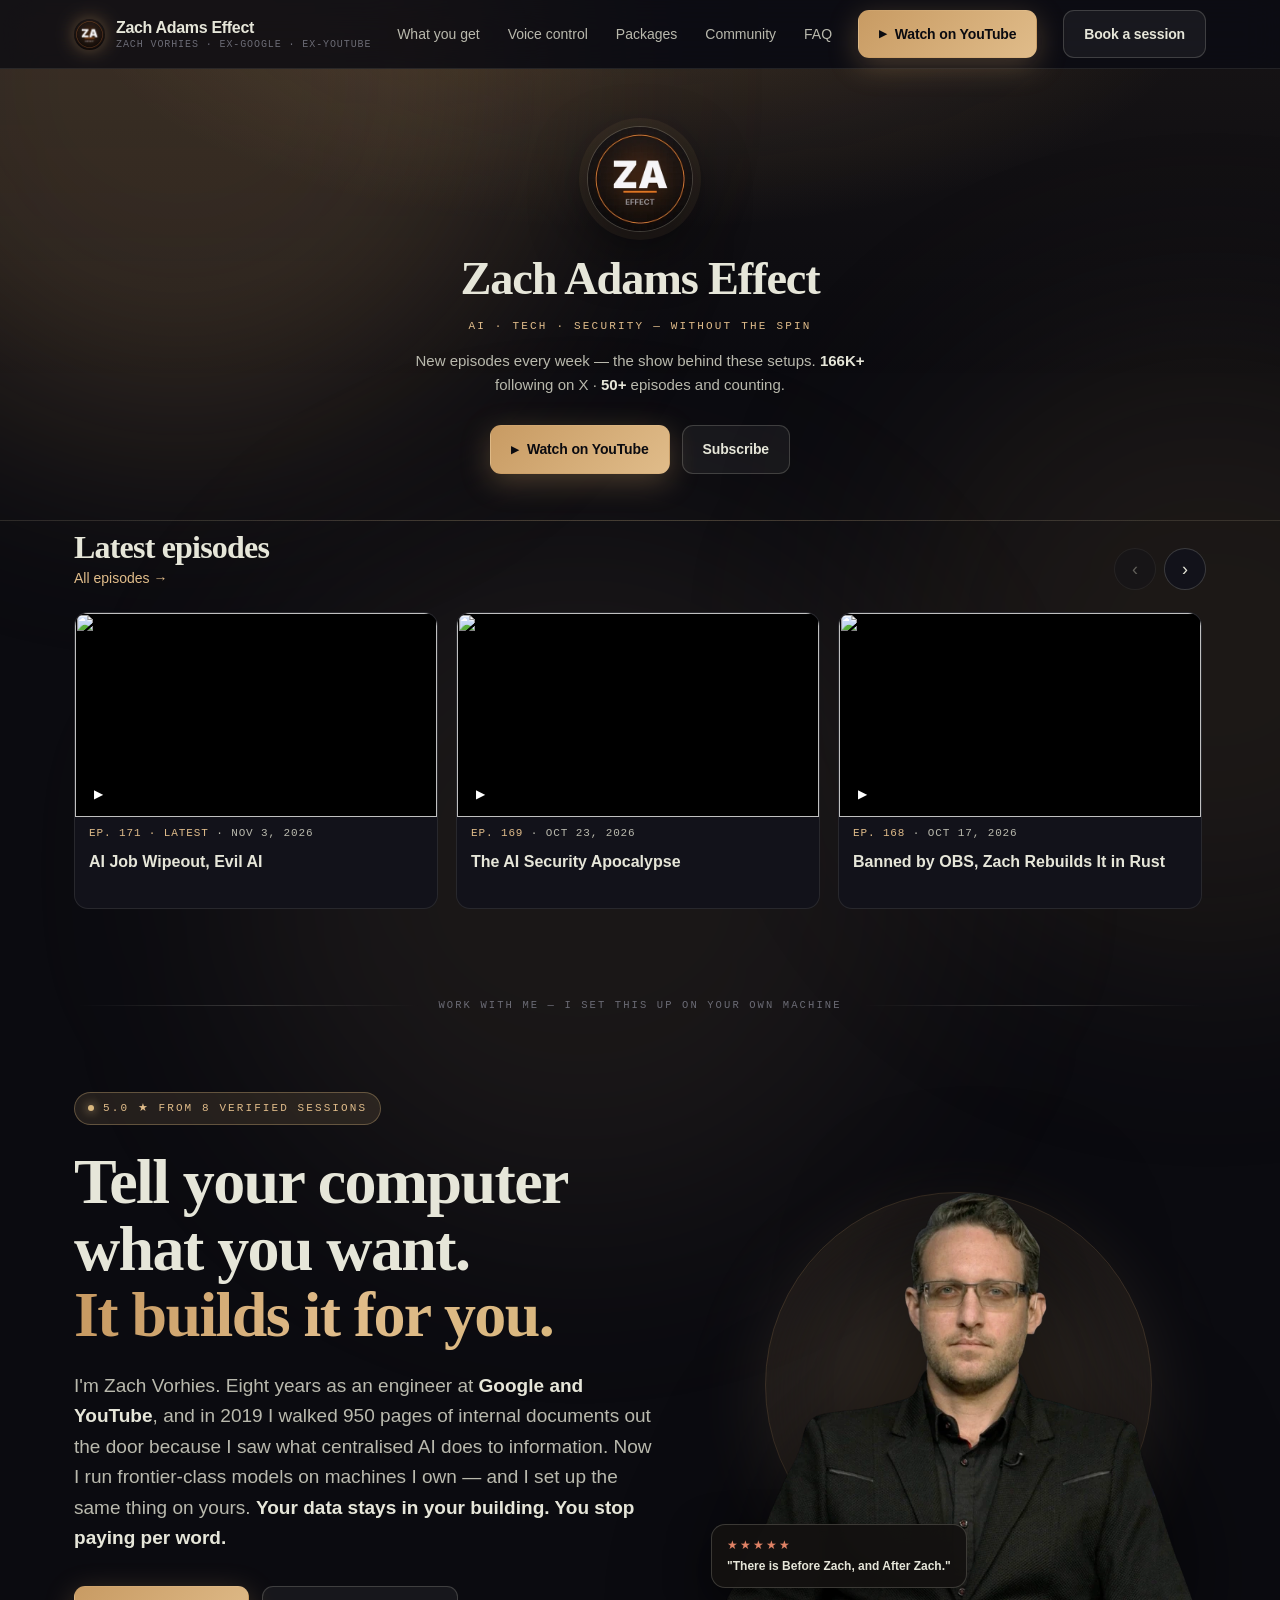
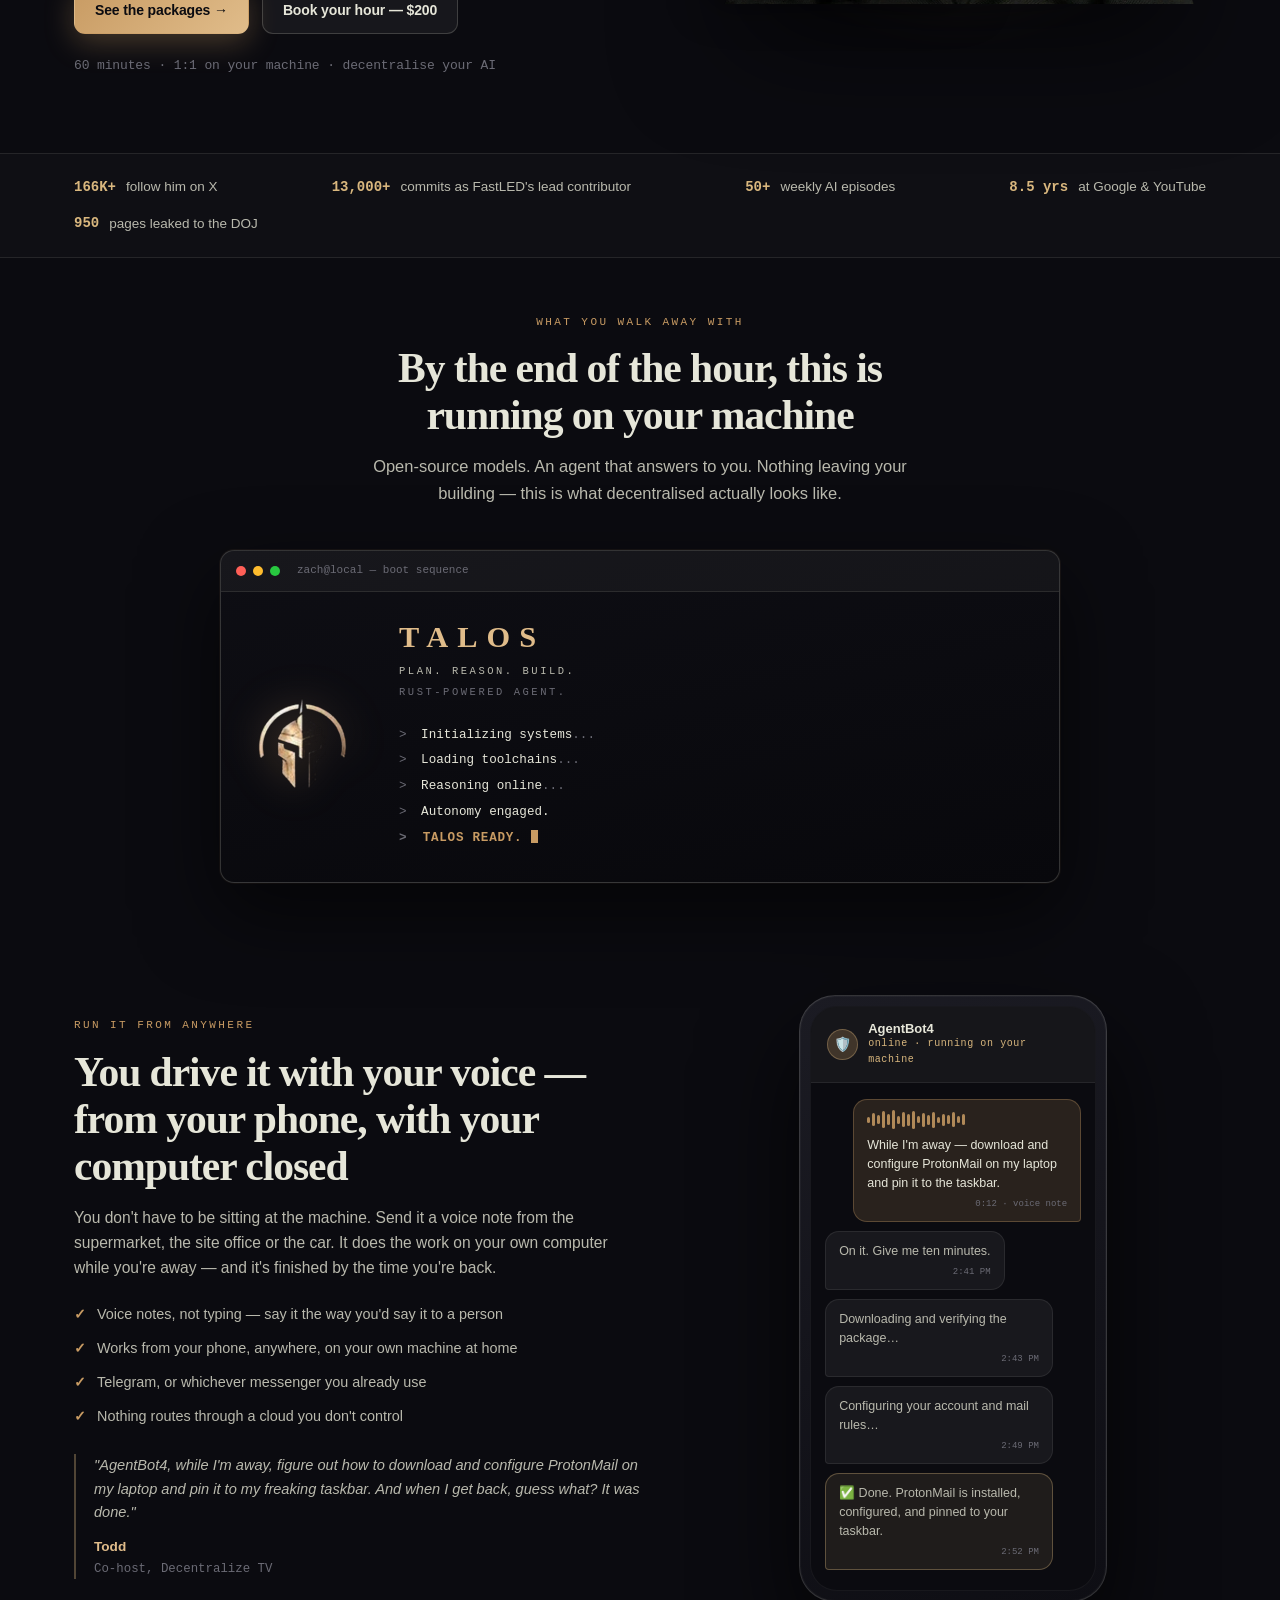
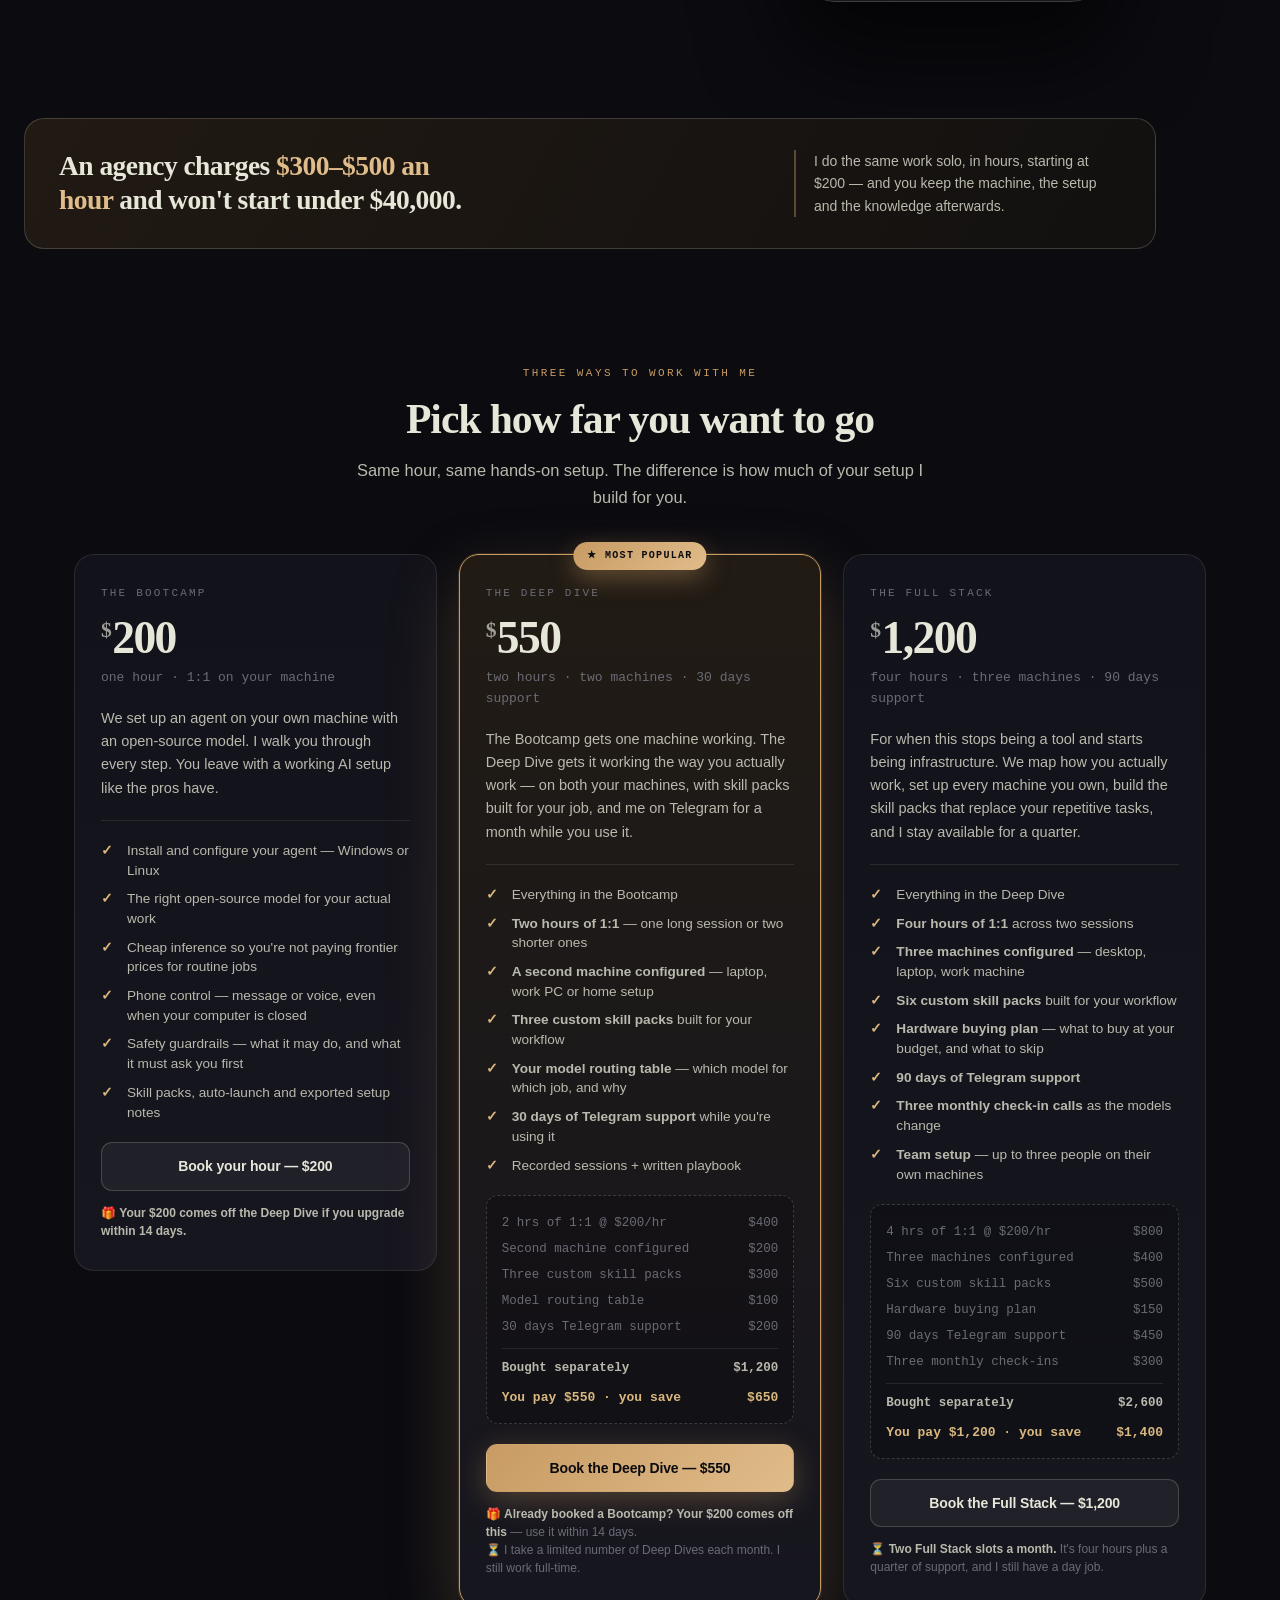
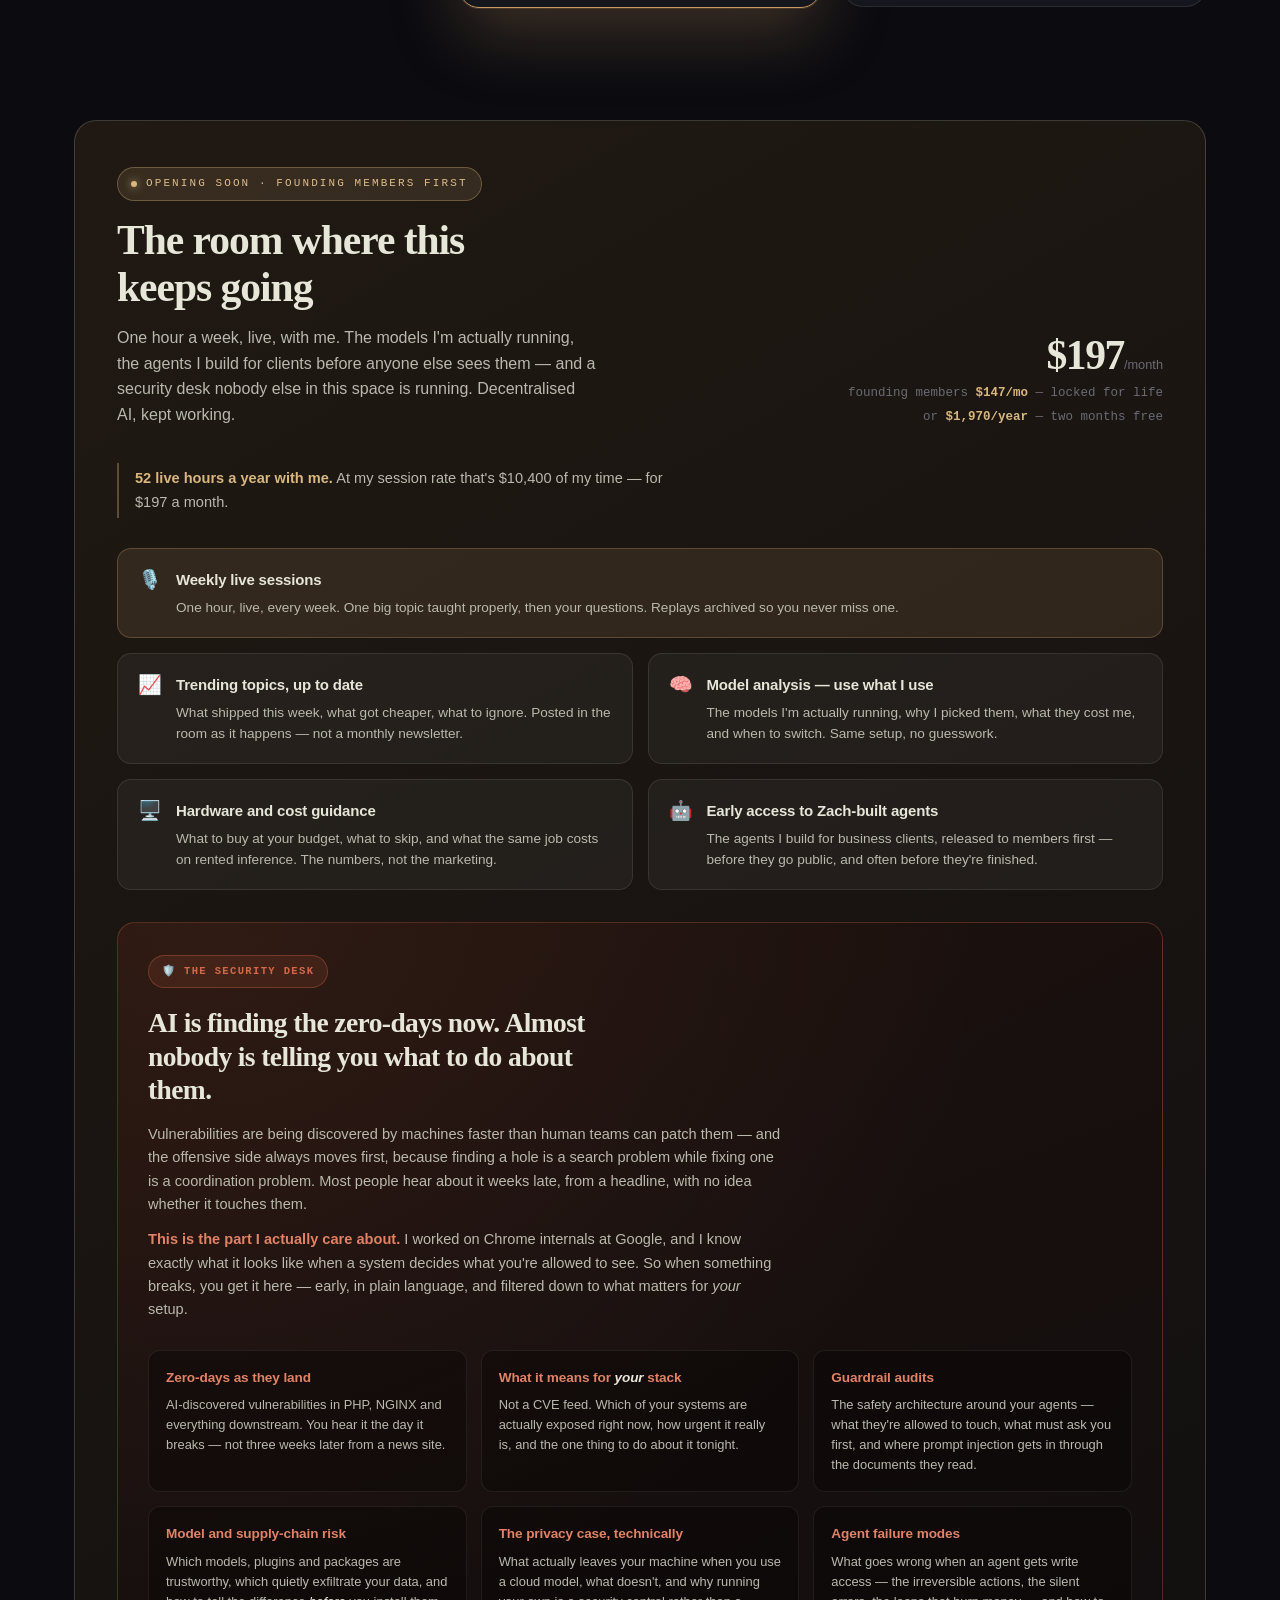
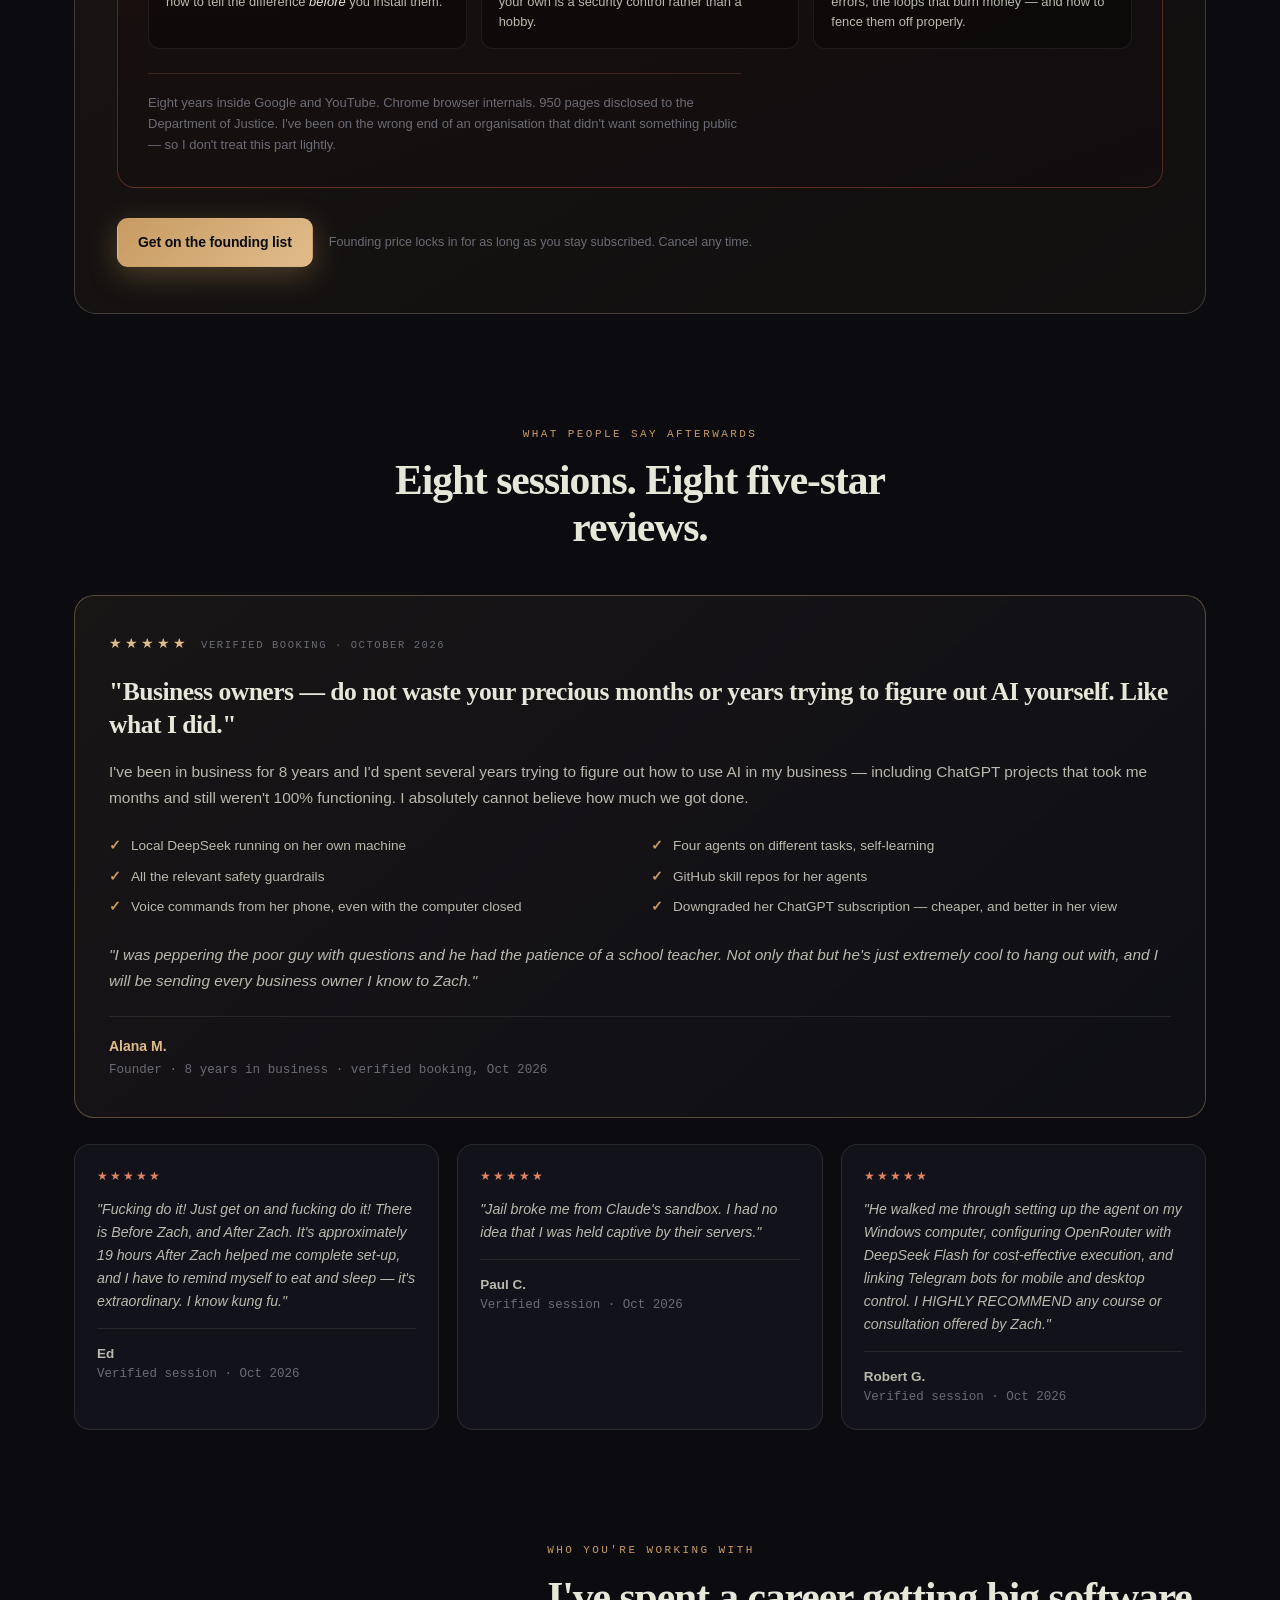
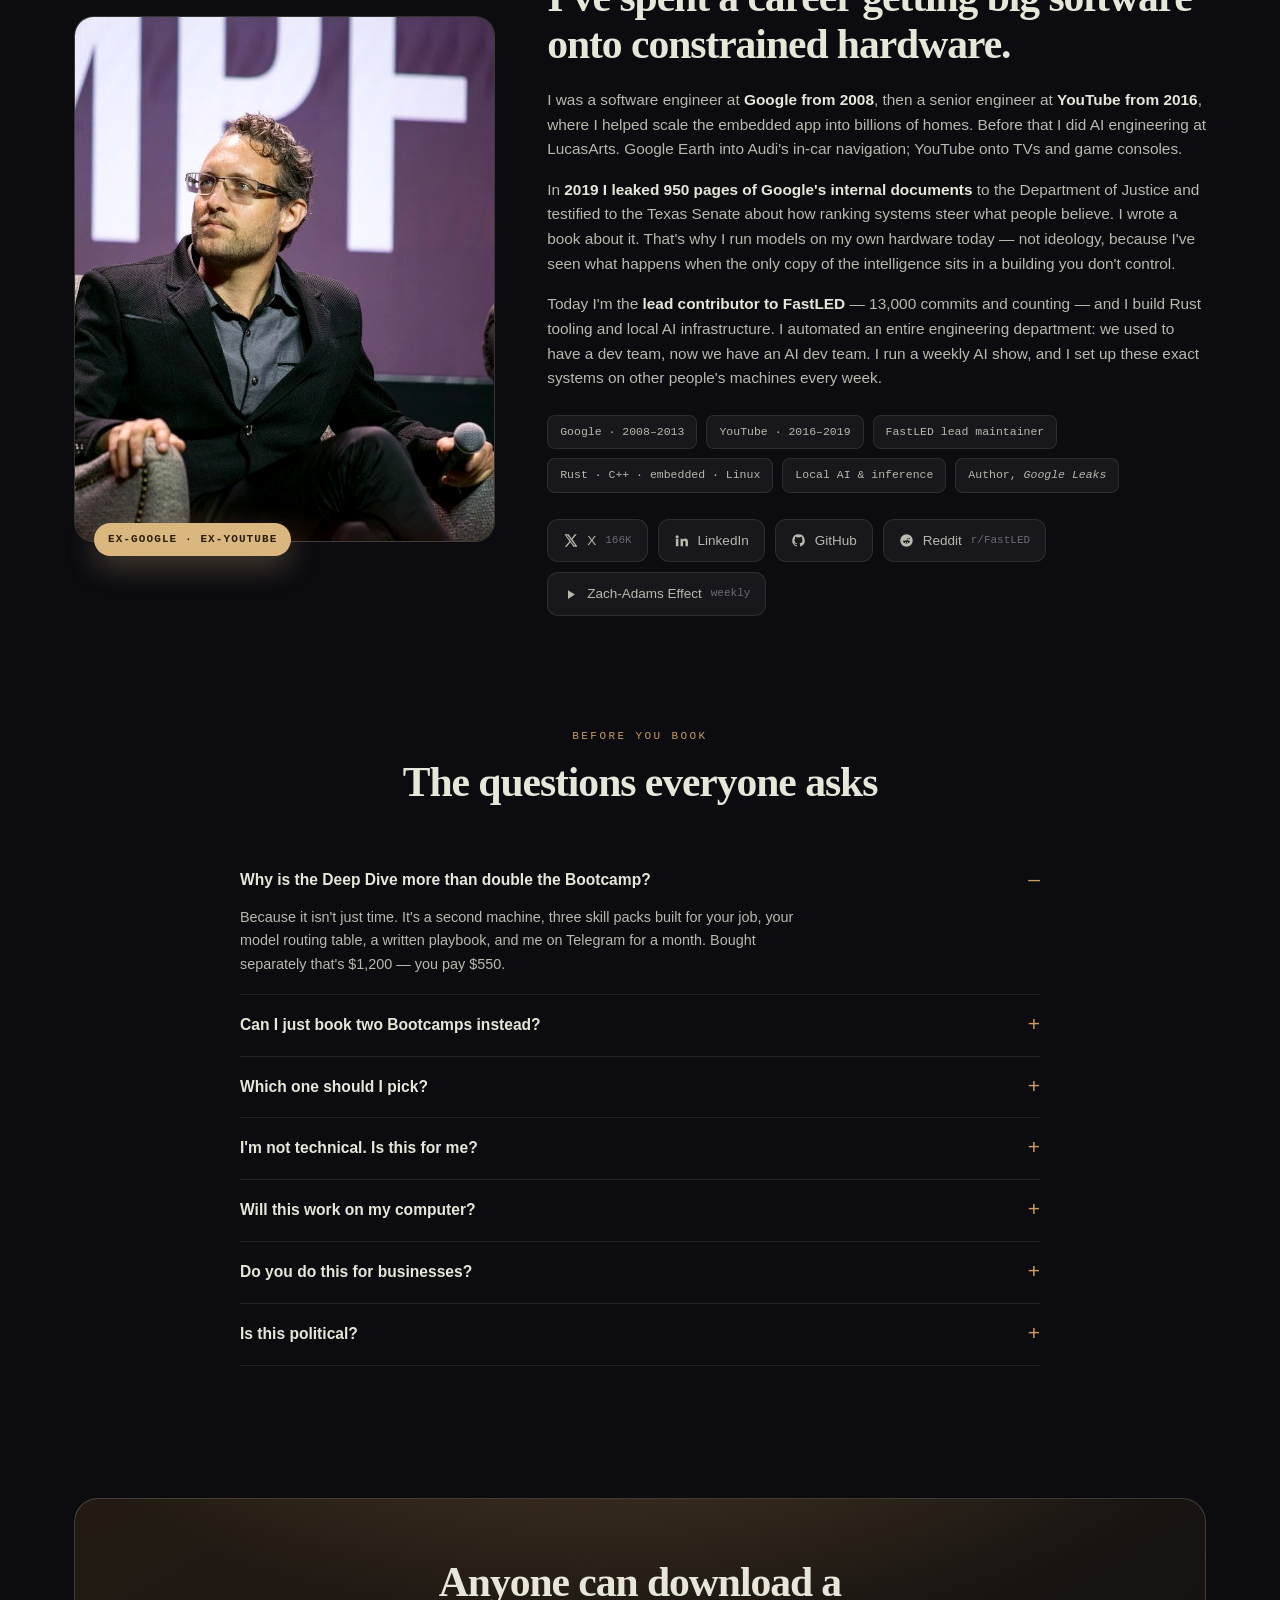
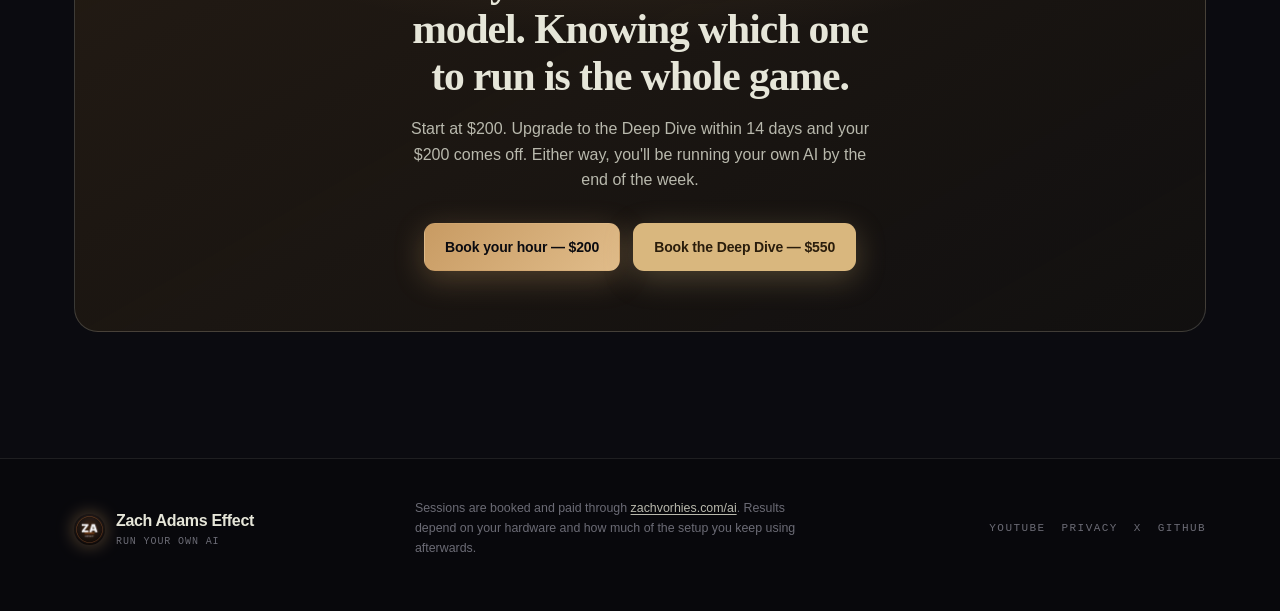
==== index.html @ 841ac019 "perf: 3.24 MB page -> 77 KB, and stop the iOS Safari scroll hang The homepage shipped every asset in" ====
<!DOCTYPE html>
<html lang="en">
<head>
<meta charset="utf-8">
<meta name="viewport" content="width=device-width, initial-scale=1">
<title>Zach Adams Effect — Run Your Own AI</title>
<meta name="description" content="Zach Adams Effect — AI, tech and security without the spin. Ex-Google and YouTube engineer Zach Vorhies sets up frontier-class AI on your own machine in one hour. Your data stays in your building. From $200.">
<link rel="canonical" href="https://zachadamseffect.com/">
<link rel="preload" href="/assets/fonts/inter-latin.woff2" as="font" type="font/woff2" crossorigin>
<link rel="preload" href="/assets/fonts/fraunces-latin.woff2" as="font" type="font/woff2" crossorigin>
<link rel="icon" href="/assets/favicon-32.png" sizes="32x32">
<link rel="apple-touch-icon" href="/assets/apple-touch-icon.png">
<meta name="theme-color" content="#0b0b10">
<meta property="og:type" content="website">
<meta property="og:site_name" content="Zach Adams Effect">
<meta property="og:title" content="Zach Adams Effect — Run Your Own AI">
<meta property="og:description" content="Zach Adams Effect — AI, tech and security without the spin. Ex-Google and YouTube engineer Zach Vorhies sets up frontier-class AI on your own machine in one hour. Your data stays in your building. From $200.">
<meta property="og:url" content="https://zachadamseffect.com/">
<meta property="og:image" content="https://zachadamseffect.com/assets/banner.jpg">
<meta property="og:image:width" content="2560">
<meta property="og:image:height" content="1440">
<meta name="twitter:card" content="summary_large_image">
<meta name="twitter:title" content="Zach Adams Effect — Run Your Own AI">
<meta name="twitter:description" content="Zach Adams Effect — AI, tech and security without the spin. Ex-Google and YouTube engineer Zach Vorhies sets up frontier-class AI on your own machine in one hour. Your data stays in your building. From $200.">
<meta name="twitter:image" content="https://zachadamseffect.com/assets/banner.jpg">
<script type="application/ld+json">{"@context":"https://schema.org","@type":"WebSite","name":"Zach Adams Effect","url":"https://zachadamseffect.com/","description":"Zach Adams Effect — AI, tech and security without the spin. Ex-Google and YouTube engineer Zach Vorhies sets up frontier-class AI on your own machine in one hour. Your data stays in your building. From $200.","publisher":{"@type":"Person","name":"Zach Vorhies","jobTitle":"Software engineer","alumniOf":[{"@type":"Organization","name":"Google"},{"@type":"Organization","name":"YouTube"}],"sameAs":["https://www.youtube.com/@ZachAdamsEffect","https://x.com/Perpetualmaniac","https://github.com/zackees","https://www.linkedin.com/in/zachvorhies"]}}</script>
<style>
/* Fonts embedded as base64 — no network requests. */
@font-face{font-family:'Fraunces';font-style:normal;font-weight:100 900;font-display:swap;src:url(/assets/fonts/fraunces-latin-ext.woff2) format('woff2');unicode-range:U+0100-02BA, U+02BD-02C5, U+02C7-02CC, U+02CE-02D7, U+02DD-02FF, U+0304, U+0308, U+0329, U+1D00-1DBF, U+1E00-1E9F, U+1EF2-1EFF, U+2020, U+20A0-20AB, U+20AD-20C4, U+2113, U+2C60-2C7F, U+A720-A7FF;}
@font-face{font-family:'Fraunces';font-style:normal;font-weight:100 900;font-display:swap;src:url(/assets/fonts/fraunces-latin.woff2) format('woff2');unicode-range:U+0000-00FF, U+0131, U+0152-0153, U+02BB-02BC, U+02C6, U+02DA, U+02DC, U+0304, U+0308, U+0329, U+2000-206F, U+20AC, U+2122, U+2191, U+2193, U+2212, U+2215, U+FEFF, U+FFFD;}
@font-face{font-family:'Inter';font-style:normal;font-weight:100 900;font-display:swap;src:url(/assets/fonts/inter-latin-ext.woff2) format('woff2');unicode-range:U+0100-02BA, U+02BD-02C5, U+02C7-02CC, U+02CE-02D7, U+02DD-02FF, U+0304, U+0308, U+0329, U+1D00-1DBF, U+1E00-1E9F, U+1EF2-1EFF, U+2020, U+20A0-20AB, U+20AD-20C4, U+2113, U+2C60-2C7F, U+A720-A7FF;}
@font-face{font-family:'Inter';font-style:normal;font-weight:100 900;font-display:swap;src:url(/assets/fonts/inter-latin.woff2) format('woff2');unicode-range:U+0000-00FF, U+0131, U+0152-0153, U+02BB-02BC, U+02C6, U+02DA, U+02DC, U+0304, U+0308, U+0329, U+2000-206F, U+20AC, U+2122, U+2191, U+2193, U+2212, U+2215, U+FEFF, U+FFFD;}

/* ============================================================
   PALETTE — lifted directly from zachvorhies.com's own stylesheet
   --bg #0b0b10 · --accent #818cf8 · --accent-2 #c084fc
   --muted #9696a6 · glows rgba(200,155,99,.22) / rgba(138,106,63,.12)
   plus the emerald already in his CSS (#34d399)
   ============================================================ */
:root{
  /* ===== TALOS brand palette (from the brand deck) =====
     OBSIDIAN #0B0B10 · BRONZE #C89B63 · SANDSTONE #E6E6D9 · STONE GRAY #6B6B75 */
  --bg:#0b0b10; --bg-deep:#060609; --surface:#12121a; --surface-2:#16161f; --surface-3:#1c1813;
  --line:rgba(230,230,217,.10); --line-strong:rgba(230,230,217,.19);
  --text:#e6e6d9; --text-2:#b9b9ad; --muted:#6b6b75;
  --accent:#c89b63; --accent-2:#e0bc8a;
  --accent-soft:rgba(200,155,99,.13); --accent-soft-strong:rgba(200,155,99,.24);
  --mint:#d9b77e; --mint-soft:rgba(217,183,126,.12); --mint-line:rgba(217,183,126,.34);
  --glow-1:rgba(200,155,99,.20); --glow-2:rgba(138,106,63,.14);
  --display:"Fraunces",Georgia,serif;
  --sans:"Inter",-apple-system,BlinkMacSystemFont,"Segoe UI",sans-serif;
  --mono:ui-monospace,SFMono-Regular,Menlo,monospace;
  --max:1180px;
}
*{box-sizing:border-box;margin:0;padding:0}
html{scroll-behavior:smooth;-webkit-text-size-adjust:100%}
section[id],div[id]{scroll-margin-top:86px}
body{
  background:var(--bg); color:var(--text); font-family:var(--sans);
  font-size:16px; line-height:1.6; -webkit-font-smoothing:antialiased; overflow-x:hidden;
}
.wrap{max-width:var(--max);margin:0 auto;padding:0 24px;position:relative;z-index:2}
a{color:inherit;text-decoration:none}
img{max-width:100%;display:block}

/* ---------- ambient glows ---------- */
.glow{position:fixed;border-radius:50%;filter:blur(110px);pointer-events:none;z-index:0}
.glow.a{width:720px;height:720px;background:var(--glow-1);top:-280px;left:-180px}
.glow.b{width:620px;height:620px;background:var(--glow-2);top:340px;right:-240px}
.glow.c{width:700px;height:700px;background:rgba(217,183,126,.07);bottom:-320px;left:18%}

/* ---------- header ---------- */
header{
  position:sticky;top:0;z-index:50;
  background:rgba(13,13,20,.78);backdrop-filter:blur(18px) saturate(160%);
  border-bottom:1px solid var(--line);
}
.nav{display:flex;align-items:center;justify-content:space-between;height:68px;gap:20px}
.brand{display:flex;align-items:center;gap:11px;font-weight:700;letter-spacing:-.02em}
.brand .dot{
  width:26px;height:26px;border-radius:8px;flex:none;
  background:linear-gradient(135deg,var(--accent),var(--accent-2));
  box-shadow:0 0 22px rgba(200,155,99,.45);
}
.brand-mark{width:31px;height:31px;flex:none;display:block}
.brand-mark img{
  width:100%;height:100%;object-fit:contain;
  filter:drop-shadow(0 0 9px rgba(200,155,99,.45)) saturate(1.05);
}
.brand small{display:block;font-family:var(--mono);font-size:10px;font-weight:500;
  color:var(--muted);letter-spacing:.09em;text-transform:uppercase;margin-top:-3px}
.navlinks{display:flex;align-items:center;gap:28px;font-size:14px;color:var(--text-2)}
.navlinks a:hover{color:var(--text)}
.btn{
  display:inline-flex;align-items:center;justify-content:center;gap:8px;
  font-family:var(--sans);font-weight:600;font-size:14px;letter-spacing:-.01em;
  padding:12px 20px;border-radius:11px;border:1px solid transparent;cursor:pointer;
  white-space:nowrap;
  transition:transform .16s ease, box-shadow .16s ease, background .16s ease;
}
@media(max-width:820px){
  .nav .btn{padding:10px 13px;font-size:12.6px;border-radius:10px}
  .brand small{font-size:9px;letter-spacing:.06em}
}
.btn:hover{transform:translateY(-1px)}
.btn-primary{
  background:linear-gradient(135deg,var(--accent),var(--accent-2));color:#0b0b10;
  box-shadow:0 8px 30px rgba(200,155,99,.32);
}
.btn-primary:hover{box-shadow:0 12px 40px rgba(200,155,99,.45)}
.btn-ghost{background:rgba(255,255,255,.05);border-color:var(--line-strong);color:var(--text)}
.btn-ghost:hover{background:rgba(255,255,255,.09)}
.btn-mint{background:var(--mint);color:#2a1d0c;box-shadow:0 8px 30px rgba(217,183,126,.28)}
.btn-block{width:100%}
@media(max-width:820px){.navlinks{display:none}}

/* ---------- hero ---------- */
.hero{padding:76px 0 64px;position:relative}
.hero-grid{display:grid;grid-template-columns:1.08fr .92fr;gap:56px;align-items:center}
@media(max-width:940px){.hero-grid{grid-template-columns:1fr;gap:36px}}
.eyebrow{
  display:inline-flex;align-items:center;gap:9px;font-family:var(--mono);font-size:11px;
  letter-spacing:.19em;text-transform:uppercase;color:var(--accent-2);
  background:var(--mint-soft);border:1px solid var(--mint-line);
  padding:7px 13px;border-radius:99px;margin-bottom:24px;
}
.eyebrow .pulse{width:6px;height:6px;border-radius:50%;background:var(--mint);
  box-shadow:0 0 10px var(--mint);animation:pulse 2.4s infinite}
@keyframes pulse{0%,100%{opacity:1}50%{opacity:.35}}
h1{
  font-family:var(--display);font-weight:600;font-size:clamp(2.3rem,5.1vw,4rem);
  line-height:1.04;letter-spacing:-.025em;margin-bottom:22px;
}
h1 .grad{
  background:linear-gradient(105deg,var(--accent) 5%,var(--accent-2) 55%,var(--mint) 100%);
  -webkit-background-clip:text;background-clip:text;-webkit-text-fill-color:transparent;
}
.lede{font-size:clamp(1.02rem,1.5vw,1.19rem);color:var(--text-2);max-width:56ch;margin-bottom:32px}
.lede strong{color:var(--text);font-weight:600}
.cta-row{display:flex;flex-wrap:wrap;gap:13px;margin-bottom:22px}
.fineprint{font-size:13px;color:var(--muted);font-family:var(--mono);letter-spacing:-.01em}

/* hero portrait */
.portrait{position:relative;display:flex;justify-content:center;align-items:flex-end;min-height:440px}
.portrait .halo{
  position:absolute;inset:auto 0 0 0;margin:0 auto;width:88%;aspect-ratio:1;
  border-radius:50%;
  background:radial-gradient(circle at 50% 55%,rgba(200,155,99,.30),rgba(224,188,138,.14) 45%,transparent 70%);
  filter:blur(34px);
}
.portrait .ring{
  position:absolute;width:78%;aspect-ratio:1;border-radius:50%;
  border:1px solid rgba(200,155,99,.22);bottom:6%;
  box-shadow:inset 0 0 70px rgba(200,155,99,.13);
}
.portrait img{
  position:relative;z-index:2;width:100%;max-width:470px;height:auto;
  filter:drop-shadow(0 26px 60px rgba(0,0,0,.72));
}
.badge-float{
  position:absolute;z-index:3;bottom:16px;left:0;
  background:rgba(20,18,16,.94);border:1px solid var(--line-strong);
  border-radius:14px;padding:11px 15px;backdrop-filter:blur(12px);
  box-shadow:0 14px 40px rgba(0,0,0,.5);
}
.badge-float .stars{color:#e08265;font-size:12px;letter-spacing:2px}
.badge-float .t{font-size:12px;color:var(--text-2);margin-top:2px}
.badge-float .t b{color:var(--text)}
@media(max-width:940px){.portrait{min-height:340px}.portrait img{max-width:330px}.badge-float{left:auto;right:0}}

/* ---------- proof strip ---------- */
.proof{border-top:1px solid var(--line);border-bottom:1px solid var(--line);
  background:rgba(255,255,255,.017);padding:22px 0;margin-top:12px}
.proof-grid{display:flex;flex-wrap:wrap;gap:14px 40px;justify-content:space-between;align-items:center}
.proof-item{display:flex;align-items:center;gap:10px;font-size:13.5px;color:var(--text-2)}
.proof-item .k{font-family:var(--mono);font-size:14px;font-weight:600;color:var(--mint)}
@media(max-width:760px){.proof-grid{justify-content:flex-start;gap:12px 26px}}

/* ---------- anchor banner ---------- */
.anchor{margin:60px 0}
.anchor-inner{
  border:1px solid var(--line-strong);border-radius:20px;padding:30px 34px;
  background:linear-gradient(120deg,rgba(38,29,20,.85),rgba(20,18,16,.85));
  display:flex;flex-wrap:wrap;gap:26px;align-items:center;justify-content:space-between;
}
.anchor h3{font-family:var(--display);font-weight:600;font-size:clamp(1.22rem,2.3vw,1.72rem);
  letter-spacing:-.02em;line-height:1.25;max-width:30ch}
.anchor h3 em{font-style:normal;color:var(--accent-2)}
.anchor .side{font-size:14px;color:var(--text-2);max-width:42ch;border-left:2px solid var(--mint-line);padding-left:18px}
@media(max-width:760px){.anchor-inner{padding:24px}.anchor .side{border-left:none;padding-left:0}}

/* ---------- section headings ---------- */
.sec{padding:56px 0}
.sec-head{text-align:center;max-width:64ch;margin:0 auto 44px}
.kicker{font-family:var(--mono);font-size:11px;letter-spacing:.22em;text-transform:uppercase;
  color:var(--accent);margin-bottom:14px}
h2{font-family:var(--display);font-weight:600;font-size:clamp(1.75rem,3.5vw,2.6rem);
  line-height:1.13;letter-spacing:-.025em;margin-bottom:14px}
.sec-head p{color:var(--text-2);font-size:1.03rem}

/* ---------- offer cards ---------- */
.tiers{display:grid;grid-template-columns:repeat(3,1fr);gap:22px;align-items:start}
@media(max-width:1020px){.tiers{grid-template-columns:1fr;max-width:560px;margin:0 auto}}
.card{
  position:relative;background:linear-gradient(180deg,var(--surface),var(--surface-2));
  border:1px solid var(--line);border-radius:20px;padding:30px 26px;display:flex;flex-direction:column;
  transition:transform .2s ease,border-color .2s ease,box-shadow .2s ease;
}
.card:hover{transform:translateY(-3px);border-color:var(--line-strong)}
.card.featured{
  border-color:var(--accent);border-width:1.5px;
  box-shadow:0 0 0 1px rgba(200,155,99,.18),0 26px 70px rgba(200,155,99,.26);
  background:linear-gradient(180deg,#211b14,var(--surface-2));
  transform:scale(1.028);
}
.card.featured:hover{transform:scale(1.028) translateY(-3px)}
@media(max-width:1020px){.card.featured{transform:none}.card.featured:hover{transform:translateY(-3px)}}
.flag{
  position:absolute;top:-13px;left:50%;transform:translateX(-50%);
  background:linear-gradient(135deg,var(--accent),var(--accent-2));color:#0b0b10;
  font-family:var(--mono);font-size:10px;font-weight:700;letter-spacing:.13em;text-transform:uppercase;
  padding:6px 14px;border-radius:99px;white-space:nowrap;
  box-shadow:0 8px 24px rgba(200,155,99,.4);
}
.tier-name{font-family:var(--mono);font-size:11px;letter-spacing:.2em;text-transform:uppercase;
  color:var(--muted);margin-bottom:12px}
.price{font-family:var(--display);font-weight:600;font-size:2.85rem;letter-spacing:-.035em;line-height:1}
.price .cur{font-size:1.35rem;vertical-align:super;opacity:.65;margin-right:2px}
.price .per{font-family:var(--sans);font-size:.83rem;font-weight:500;color:var(--muted);letter-spacing:0}
.tier-sub{font-size:13px;color:var(--muted);margin-top:8px;font-family:var(--mono)}
.tier-desc{font-size:14.5px;color:var(--text-2);margin:18px 0 20px;padding-bottom:20px;
  border-bottom:1px solid var(--line)}
.stack{list-style:none;display:flex;flex-direction:column;gap:9px;margin-bottom:20px}
.stack li{display:flex;gap:10px;font-size:13.6px;color:var(--text-2);line-height:1.45}
.stack li .ic{flex:none;width:16px;color:var(--mint);font-weight:700}
.alcarte{
  border:1px dashed var(--line-strong);border-radius:12px;padding:14px 15px;margin-bottom:20px;
  background:rgba(0,0,0,.22);
}
.alcarte .row{display:flex;justify-content:space-between;font-size:12.5px;color:var(--muted);
  padding:3px 0;font-family:var(--mono)}
.alcarte .row.tot{border-top:1px solid var(--line);margin-top:8px;padding-top:9px;
  color:var(--text-2);font-weight:600}
.alcarte .save{display:flex;justify-content:space-between;font-size:13px;font-weight:700;
  color:var(--mint);margin-top:7px;font-family:var(--mono)}
.card .btn{margin-top:auto}
.card-note{font-size:12px;color:var(--muted);margin-top:13px;line-height:1.5}
.card-note b{color:var(--text-2)}

/* ---------- testimonials ---------- */
.quotes{display:grid;grid-template-columns:repeat(3,1fr);gap:18px}
@media(max-width:900px){.quotes{grid-template-columns:1fr}}
.quote{background:var(--surface);border:1px solid var(--line);border-radius:16px;padding:22px}
.quote .stars{color:#e08265;font-size:12px;letter-spacing:2px;margin-bottom:12px}
.quote p{font-size:14.2px;color:var(--text-2);line-height:1.62;font-style:italic}
.quote .who{margin-top:15px;padding-top:14px;border-top:1px solid var(--line);
  font-size:12.5px;color:var(--muted);font-family:var(--mono)}
.quote .who b{color:var(--text-2);display:block;font-family:var(--sans);font-size:13.5px}

/* ---------- about ---------- */
.about-grid{display:grid;grid-template-columns:.78fr 1.22fr;gap:52px;align-items:center}
@media(max-width:900px){.about-grid{grid-template-columns:1fr;gap:32px}}
.about-photo{position:relative}
.about-photo .frame{
  border-radius:20px;overflow:hidden;border:1px solid var(--line-strong);
  background:linear-gradient(160deg,var(--surface-3),var(--bg-deep));
  aspect-ratio:4/5;
}
.about-photo img{width:100%;height:100%;object-fit:cover;object-position:center 22%;filter:contrast(1.03)}
.about-photo .tag{
  position:absolute;bottom:-14px;left:20px;background:var(--mint);color:#2a1d0c;
  font-family:var(--mono);font-size:11px;font-weight:700;letter-spacing:.1em;text-transform:uppercase;
  padding:8px 14px;border-radius:99px;box-shadow:0 10px 30px rgba(217,183,126,.3);
}
.about-body p{color:var(--text-2);margin-bottom:16px;font-size:15.4px}
.about-body p strong{color:var(--text)}
.creds{display:flex;flex-wrap:wrap;gap:9px;margin:24px 0 26px}
.cred{font-family:var(--mono);font-size:11.5px;color:var(--text-2);
  background:rgba(255,255,255,.05);border:1px solid var(--line);padding:7px 12px;border-radius:8px}

/* ---------- socials ---------- */
.socials{display:flex;flex-wrap:wrap;gap:10px}
.soc{
  display:inline-flex;align-items:center;gap:9px;font-size:13.5px;font-weight:500;
  background:rgba(255,255,255,.05);border:1px solid var(--line);
  padding:10px 15px;border-radius:11px;color:var(--text-2);transition:all .16s ease;
}
.soc:hover{background:var(--accent-soft);border-color:var(--accent);color:var(--text);transform:translateY(-2px)}
.soc svg{width:15px;height:15px;fill:currentColor;flex:none}
.soc .n{font-family:var(--mono);font-size:11px;color:var(--muted)}

/* ---------- upcoming community ---------- */
.community{
  border:1px solid var(--line-strong);border-radius:22px;overflow:hidden;position:relative;
  background:linear-gradient(150deg,rgba(38,29,20,.8),rgba(20,18,16,.72));
}
.community::before{
  content:"";position:absolute;inset:-55% -12% auto;height:440px;pointer-events:none;
  background:radial-gradient(ellipse at 28% 0%,rgba(200,155,99,.3),transparent 62%);
}
.community::after{
  content:"";position:absolute;inset:auto -8% -55% auto;width:520px;height:420px;pointer-events:none;
  background:radial-gradient(ellipse at 70% 100%,rgba(217,183,126,.14),transparent 62%);
}
.community-inner{padding:46px 42px;position:relative;z-index:2}
@media(max-width:760px){.community-inner{padding:30px 22px}}
.comm-top{display:flex;flex-wrap:wrap;gap:28px;justify-content:space-between;
  align-items:flex-end;margin-bottom:36px}
.comm-top .eyebrow{margin-bottom:16px}
.comm-price{text-align:right;flex:none}
@media(max-width:760px){.comm-price{text-align:left}}
.comm-price-num{font-family:var(--display);font-weight:600;font-size:2.6rem;
  letter-spacing:-.035em;line-height:1}
.comm-price-num span{font-family:var(--sans);font-size:.8rem;font-weight:500;
  color:var(--muted);letter-spacing:0}
.comm-price-note{font-size:12.5px;color:var(--muted);margin-top:7px;font-family:var(--mono)}
.comm-price-note b{color:var(--mint)}
.benefits{display:grid;grid-template-columns:repeat(2,1fr);gap:15px;margin-bottom:32px}
@media(max-width:860px){.benefits{grid-template-columns:1fr}}
.benefit{
  display:flex;gap:14px;padding:19px 20px;border-radius:14px;
  background:rgba(255,255,255,.042);border:1px solid var(--line);
  transition:border-color .18s ease,background .18s ease;
}
.benefit:hover{border-color:var(--line-strong);background:rgba(255,255,255,.06)}
.benefit.wide{grid-column:1 / -1;background:var(--accent-soft);border-color:rgba(200,155,99,.3)}
.benefit .bic{font-size:19px;line-height:1.3;flex:none}
.benefit h4{font-size:15px;font-weight:700;letter-spacing:-.012em;margin-bottom:5px}
.benefit p{font-size:13.6px;color:var(--text-2);line-height:1.55}
.comm-cta{display:flex;flex-wrap:wrap;gap:16px;align-items:center}
.comm-fine{font-size:12.6px;color:var(--muted)}
.value-line{
  border-left:2px solid var(--mint-line);padding:4px 0 4px 16px;margin-bottom:30px;
  font-size:14.6px;color:var(--text-2);max-width:70ch;
}
.value-line b{color:var(--mint)}

/* ---------- security desk ---------- */
.secdesk{
  border:1px solid rgba(210,105,74,.32);border-radius:18px;padding:32px 30px;margin-bottom:30px;
  background:
    radial-gradient(ellipse at 8% 0%,rgba(210,105,74,.10),transparent 58%),
    linear-gradient(160deg,rgba(32,18,13,.72),rgba(18,14,16,.72));
}
@media(max-width:760px){.secdesk{padding:24px 20px}}
.secdesk-badge{
  display:inline-block;font-family:var(--mono);font-size:10.5px;font-weight:700;
  letter-spacing:.13em;text-transform:uppercase;color:#d2694a;
  background:rgba(210,105,74,.13);border:1px solid rgba(210,105,74,.34);
  padding:7px 13px;border-radius:99px;margin-bottom:18px;
}
.secdesk-head h3{
  font-family:var(--display);font-weight:600;font-size:clamp(1.25rem,2.4vw,1.72rem);
  letter-spacing:-.022em;line-height:1.22;margin-bottom:16px;max-width:34ch;
}
.secdesk-head p{color:var(--text-2);font-size:14.6px;max-width:78ch}
.secdesk-head p + p{margin-top:12px}
.secdesk-head strong{color:#e08265}
.secdesk-grid{
  display:grid;grid-template-columns:repeat(3,1fr);gap:14px;margin:28px 0 24px;
}
@media(max-width:960px){.secdesk-grid{grid-template-columns:repeat(2,1fr)}}
@media(max-width:620px){.secdesk-grid{grid-template-columns:1fr}}
.secitem{
  background:rgba(0,0,0,.3);border:1px solid rgba(255,255,255,.075);
  border-radius:12px;padding:16px 17px;
}
.secitem h5{
  font-size:13.6px;font-weight:700;letter-spacing:-.008em;margin-bottom:7px;color:#e08265;
}
.secitem p{font-size:12.9px;color:var(--text-2);line-height:1.55}
.secitem em{font-style:italic;color:var(--text)}
.secdesk-foot{
  font-size:13px;color:var(--muted);border-top:1px solid rgba(210,105,74,.22);
  padding-top:18px;max-width:82ch;line-height:1.62;
}

/* ---------- boot sequence terminal ---------- */
.term{
  max-width:840px;margin:0 auto;border-radius:14px;overflow:hidden;
  border:1px solid var(--line-strong);
  background:linear-gradient(170deg,#0e0e14,#08080c);
  box-shadow:0 30px 80px rgba(0,0,0,.6),0 0 0 1px rgba(200,155,99,.08);
}
.term-bar{display:flex;align-items:center;gap:7px;padding:11px 15px;
  background:rgba(255,255,255,.035);border-bottom:1px solid var(--line)}
.term-bar .d{width:10px;height:10px;border-radius:50%}
.term-bar .d.r{background:#ff5f57}.term-bar .d.y{background:#febc2e}.term-bar .d.g{background:#28c840}
.term-bar em{font-family:var(--mono);font-size:11px;color:var(--muted);font-style:normal;margin-left:10px}
.term-body{display:flex;gap:30px;padding:30px 28px;align-items:center}
@media(max-width:700px){.term-body{flex-direction:column;gap:18px;padding:22px 18px}}
.term-mark{flex:none;width:120px}
.term-mark img{width:100%;height:auto;filter:drop-shadow(0 0 20px rgba(200,155,99,.38))}
@media(max-width:700px){.term-mark{width:84px}}
.term-text{flex:1;min-width:0}
.wordmark{font-family:var(--display);font-weight:600;font-size:1.9rem;letter-spacing:.3em;
  color:var(--accent-2);line-height:1;margin-bottom:11px}
.wordtag{font-family:var(--mono);font-size:10.5px;letter-spacing:.24em;color:var(--text-2);margin-bottom:4px}
.wordtag.dim{color:var(--muted)}
.boot{margin-top:22px;font-family:var(--mono);font-size:12.6px;line-height:2.05}
.boot > div{opacity:0;transform:translateX(-5px)}
.term.in .boot > div{animation:bootin .4s ease forwards}
.term.in .boot > div:nth-child(1){animation-delay:.2s}
.term.in .boot > div:nth-child(2){animation-delay:.7s}
.term.in .boot > div:nth-child(3){animation-delay:1.2s}
.term.in .boot > div:nth-child(4){animation-delay:1.7s}
.term.in .boot > div:nth-child(5){animation-delay:2.2s}
@keyframes bootin{to{opacity:1;transform:none}}
.boot .chev{color:var(--muted);margin-right:7px}
.boot .ell{color:var(--muted)}
.boot .ready{color:var(--accent);font-weight:600;letter-spacing:.06em}
.caret{display:inline-block;width:7px;height:13px;background:var(--accent);
  margin-left:9px;vertical-align:-2px;animation:blink 1.1s steps(1) infinite}
@keyframes blink{0%,50%{opacity:1}51%,100%{opacity:0}}
@media(prefers-reduced-motion:reduce){
  .boot > div{opacity:1;transform:none;animation:none!important}
  .caret{animation:none}
}

/* ---------- featured testimonial ---------- */
.featured-quote{
  border:1px solid var(--mint-line);border-radius:20px;padding:36px 34px;margin-bottom:26px;
  background:linear-gradient(140deg,rgba(200,155,99,.075),rgba(18,18,26,.62));
}
@media(max-width:700px){.featured-quote{padding:26px 20px}}
.fq-stars{color:var(--accent-2);font-size:14px;letter-spacing:3px;margin-bottom:20px}
.fq-stars span{font-family:var(--mono);font-size:10.5px;letter-spacing:.15em;color:var(--muted);
  text-transform:uppercase;margin-left:12px}
.featured-quote blockquote p{font-size:15.4px;color:var(--text-2);line-height:1.68}
.featured-quote .fq-lead{
  font-family:var(--display);font-weight:600;font-size:clamp(1.2rem,2.3vw,1.6rem) !important;
  color:var(--text) !important;line-height:1.3 !important;letter-spacing:-.02em;
  margin-bottom:18px;font-style:normal;
}
.fq-list{list-style:none;display:grid;grid-template-columns:repeat(2,1fr);gap:9px 22px;margin:24px 0}
@media(max-width:700px){.fq-list{grid-template-columns:1fr}}
.fq-list li{display:flex;gap:10px;font-size:13.6px;color:var(--text-2)}
.fq-list li::before{content:"✓";color:var(--accent);font-weight:700;flex:none}
.fq-close p{font-style:italic}
.fq-who{margin-top:22px;padding-top:18px;border-top:1px solid var(--line);
  font-size:12.6px;color:var(--muted);font-family:var(--mono)}
.fq-who b{color:var(--accent-2);font-family:var(--sans);font-size:14px;display:block;margin-bottom:3px}

/* ---------- voice control ---------- */
.voice-grid{display:grid;grid-template-columns:1.06fr .94fr;gap:56px;align-items:center}
@media(max-width:940px){.voice-grid{grid-template-columns:1fr;gap:40px}}
.voice-copy h2{margin-bottom:16px}
.voice-copy > p{color:var(--text-2);font-size:15.6px;margin-bottom:22px}
.voice-list{list-style:none;display:flex;flex-direction:column;gap:11px;margin-bottom:26px}
.voice-list li{display:flex;gap:11px;font-size:14.4px;color:var(--text-2)}
.voice-list li::before{content:"✓";color:var(--accent);font-weight:700;flex:none}
.voice-quote{border-left:2px solid var(--mint-line);padding-left:18px}
.voice-quote p{font-size:14.6px;color:var(--text-2);font-style:italic;line-height:1.62}
.vq-who{margin-top:11px;font-size:12.4px;color:var(--muted);font-family:var(--mono)}
.vq-who b{color:var(--accent-2);font-family:var(--sans);font-size:13.6px;display:block;margin-bottom:2px}

.phone{
  width:308px;margin:0 auto;border-radius:36px;padding:10px;
  background:linear-gradient(160deg,#1b1b23,#0e0e14);
  border:1px solid rgba(230,230,217,.17);
  box-shadow:0 44px 96px rgba(0,0,0,.7),inset 0 0 0 1px rgba(255,255,255,.035);
}
.phone-screen{border-radius:27px;overflow:hidden;background:#0b0b10;border:1px solid rgba(255,255,255,.055)}
.ph-top{display:flex;align-items:center;gap:10px;padding:14px 16px;
  background:rgba(255,255,255,.045);border-bottom:1px solid rgba(255,255,255,.07)}
.ph-av{width:31px;height:31px;border-radius:50%;flex:none;display:grid;place-items:center;
  background:var(--accent-soft-strong);border:1px solid var(--mint-line);font-size:14px}
.ph-name{font-size:13px;font-weight:600;line-height:1.2}
.ph-status{font-size:10px;color:var(--mint);font-family:var(--mono);letter-spacing:.06em}
.ph-body{padding:16px 14px 20px;display:flex;flex-direction:column;gap:9px;min-height:342px}
.bub{max-width:89%;padding:10px 13px;border-radius:14px;font-size:12.5px;line-height:1.5}
.bub.out{align-self:flex-end;background:rgba(200,155,99,.16);border:1px solid rgba(200,155,99,.32);
  border-bottom-right-radius:4px;color:var(--text)}
.bub.in{align-self:flex-start;background:rgba(255,255,255,.055);border:1px solid rgba(255,255,255,.08);
  border-bottom-left-radius:4px;color:var(--text-2)}
.bub .t{display:block;font-family:var(--mono);font-size:9px;color:var(--muted);margin-top:5px;text-align:right}
.wave{display:flex;align-items:center;gap:2.5px;height:19px;margin-bottom:7px}
.wave i{display:block;width:2.5px;border-radius:2px;background:var(--accent);opacity:.85}
.bub.done{border-color:var(--mint-line);background:rgba(217,183,126,.1)}

/* ---------- faq ---------- */
.faq{max-width:800px;margin:0 auto}
details{border-bottom:1px solid var(--line);padding:18px 0}
details summary{
  cursor:pointer;list-style:none;font-weight:600;font-size:15.6px;
  display:flex;justify-content:space-between;gap:20px;align-items:flex-start;
}
details summary::-webkit-details-marker{display:none}
details summary::after{content:"+";color:var(--accent);font-size:21px;line-height:1;flex:none;font-weight:400}
details[open] summary::after{content:"–"}
details p{color:var(--text-2);font-size:14.4px;margin-top:13px;max-width:70ch}

/* ---------- final cta ---------- */
.final{
  text-align:center;border-radius:24px;padding:60px 32px;margin:20px 0 0;
  background:linear-gradient(150deg,rgba(38,29,20,.9),rgba(20,18,16,.7));
  border:1px solid var(--line-strong);position:relative;overflow:hidden;
}
.final::before{
  content:"";position:absolute;inset:-40% -10% auto;height:340px;
  background:radial-gradient(ellipse at 50% 0%,rgba(200,155,99,.30),transparent 65%);
}
.final > *{position:relative}
.final h2{max-width:22ch;margin:0 auto 16px}
.final p{color:var(--text-2);max-width:52ch;margin:0 auto 30px}
.final .cta-row{justify-content:center;margin-bottom:0}

/* ---------- footer ---------- */
footer{border-top:1px solid var(--line);margin-top:70px;padding:40px 0 52px;
  background:rgba(0,0,0,.28)}
.foot{display:flex;flex-wrap:wrap;gap:26px;justify-content:space-between;align-items:center}
.foot .brand small{margin-top:0}
.foot .legal{font-size:12.4px;color:var(--muted);max-width:60ch;line-height:1.6}
.foot .legal a{color:var(--text-2);text-decoration:underline;text-underline-offset:2px}

/* ---------- mobile sticky cta ---------- */
.sticky-cta{
  display:none;position:fixed;bottom:0;left:0;right:0;z-index:60;
  padding:11px 16px calc(11px + env(safe-area-inset-bottom));
  background:rgba(13,13,20,.94);backdrop-filter:blur(16px);border-top:1px solid var(--line-strong);
}
@media(max-width:820px){.sticky-cta{display:block}footer{padding-bottom:96px}}

/* ---------- reveal ---------- */
.rv{opacity:0;transform:translateY(22px);transition:opacity .65s cubic-bezier(.22,1,.36,1),transform .65s cubic-bezier(.22,1,.36,1)}
.rv.in{opacity:1;transform:none}
@media(prefers-reduced-motion:reduce){.rv{opacity:1;transform:none;transition:none}}

/* ================= zachadamseffect.com — channel layer ================= */
.brand .brand-mark img{border-radius:50%}
.brand small{white-space:nowrap}
.navlinks a{white-space:nowrap}
.btn-yt .play{font-size:10px;line-height:1}
.btn-yt .lbl-slim{display:none}
.zae-band{
  position:relative;z-index:2;
  padding:58px 0 46px;
  border-bottom:1px solid var(--line);
  background:radial-gradient(780px 320px at 50% -70px,var(--glow-1),transparent 72%),
             linear-gradient(180deg,rgba(200,155,99,.055),rgba(0,0,0,0) 70%);
}
.zae-band-inner{display:flex;flex-direction:column;align-items:center;text-align:center}
.zae-avatar{
  width:104px;height:104px;border-radius:50%;display:block;flex:none;
  box-shadow:0 0 0 1px var(--line-strong),0 0 0 9px rgba(200,155,99,.07),0 18px 54px rgba(0,0,0,.55);
  transition:transform .2s ease,box-shadow .2s ease;
}
.zae-avatar img{width:100%;height:100%;border-radius:50%;display:block;object-fit:cover}
.zae-avatar:hover{transform:translateY(-3px);
  box-shadow:0 0 0 1px var(--mint-line),0 0 0 12px rgba(200,155,99,.12),0 24px 62px rgba(0,0,0,.6)}
.zae-name{font-family:var(--display);font-weight:700;font-size:clamp(2rem,4.6vw,2.9rem);
  line-height:1.05;letter-spacing:-.025em;margin:24px 0 0}
.zae-tag{font-family:var(--mono);font-size:11px;letter-spacing:.2em;text-transform:uppercase;
  color:var(--accent-2);margin:14px 0 0}
.zae-meta{color:var(--text-2);font-size:15px;margin:14px 0 0;max-width:54ch;line-height:1.6}
.zae-meta b{color:var(--text);font-weight:600}
.zae-cta{display:flex;gap:12px;flex-wrap:wrap;justify-content:center;margin-top:28px}
.zae-divider{position:relative;z-index:2;display:flex;align-items:center;gap:18px;
  max-width:var(--max);margin:0 auto;padding:30px 24px 2px}
.zae-divider::before,.zae-divider::after{content:"";height:1px;flex:1;
  background:linear-gradient(90deg,transparent,var(--line-strong),transparent)}
.zae-divider span{font-family:var(--mono);font-size:10.5px;letter-spacing:.2em;
  text-transform:uppercase;color:var(--muted);white-space:nowrap}
.proof-item a{display:flex;align-items:center;gap:10px;color:inherit;text-decoration:none}
.proof-item a:hover{color:var(--text)}
.proof-item a:hover .k{color:var(--accent-2)}
.zae-foot-links{display:flex;gap:16px;flex-wrap:wrap;align-items:center;
  font-family:var(--mono);font-size:11px;letter-spacing:.13em;text-transform:uppercase}
.zae-foot-links a{color:var(--muted);text-decoration:none}
.zae-foot-links a:hover{color:var(--accent-2)}
@media (max-width:760px){
  .zae-band{padding:42px 0 34px}
  .zae-avatar{width:88px;height:88px}
  .zae-divider{padding:24px 20px 0}
  .zae-divider span{white-space:normal;text-align:center;font-size:10px}
  .nav .btn-yt .play{display:none}
}
/* keep the sticky header on one line: the channel CTA is the one that always stays,
   booking is repeated in the hero, the packages and the sticky CTA below */
@media (max-width:1080px){
  .nav .btn-ghost{display:none}
}
@media (max-width:600px){
  .brand{white-space:nowrap;font-size:14.5px}
  .brand small{display:none}
  .zae-tag{letter-spacing:.14em;font-size:10.5px}
}
@media (max-width:430px){
  .nav .btn{padding:10px 12px;font-size:12px}
  .btn-yt .lbl-full{display:none}
  .btn-yt .lbl-slim{display:inline}
}

/* iOS Safari: backdrop-filter on a sticky header and fixed bars repaints the whole
   backdrop every scroll frame and hangs the main thread. Phones get an opaque bar. */
@media (max-width:820px){
  header{background:rgba(13,13,20,.97);backdrop-filter:none;-webkit-backdrop-filter:none}
  .badge-float{background:rgba(20,18,16,.98);backdrop-filter:none;-webkit-backdrop-filter:none}
  .sticky-cta{background:rgba(13,13,20,.98);backdrop-filter:none;-webkit-backdrop-filter:none}
}
</style>
</head>
<body>

<div class="glow a"></div>
<div class="glow b"></div>
<div class="glow c"></div>

<!-- ============ HEADER ============ -->
<header>
  <div class="wrap nav">
    <a href="#top" class="brand">
      <span class="brand-mark"><img src="/assets/avatar-128.webp" alt="Zach Adams Effect" width="128" height="128" decoding="async"></span>
      <span>Zach Adams Effect<small>Zach Vorhies · Ex-Google · Ex-YouTube</small></span>
    </a>
    <nav class="navlinks">
      <a href="#boot">What you get</a>
      <a href="#voice">Voice control</a>
      <a href="#offers">Packages</a>
      <a href="#community">Community</a>
      <a href="#faq">FAQ</a>
    </nav>
    <a href="https://www.youtube.com/@ZachAdamsEffect" class="btn btn-primary btn-yt" target="_blank" rel="noopener"><span class="play" aria-hidden="true">▶</span><span class="lbl-full">Watch on YouTube</span><span class="lbl-slim">Watch</span></a>
    <a href="https://www.zachvorhies.com/ai" class="btn btn-ghost">Book a session</a>
  </div>
</header>
<!-- ============ CHANNEL — Zach Adams Effect (this domain's brand) ============ -->
<section class="zae-band" aria-label="Zach Adams Effect on YouTube">
  <div class="wrap zae-band-inner">
    <a class="zae-avatar" href="https://www.youtube.com/@ZachAdamsEffect" target="_blank" rel="noopener" aria-label="Zach Adams Effect on YouTube">
      <img src="/assets/avatar-256.webp" alt="Zach Adams Effect channel avatar" width="256" height="256" decoding="async">
    </a>
    <h2 class="zae-name">Zach Adams Effect</h2>
    <p class="zae-tag">AI · tech · security — without the spin</p>
    <p class="zae-meta">New episodes every week — the show behind these setups.
      <b>166K+</b> following on X · <b>50+</b> episodes and counting.</p>
    <div class="zae-cta">
      <a class="btn btn-primary btn-yt" href="https://www.youtube.com/@ZachAdamsEffect" target="_blank" rel="noopener">
        <span class="play" aria-hidden="true">▶</span>Watch on YouTube</a>
      <a class="btn btn-ghost" href="https://www.youtube.com/@ZachAdamsEffect?sub_confirmation=1" target="_blank" rel="noopener">Subscribe</a>
    </div>
  </div>
</section>

<!-- EPISODES:BEGIN -->
<!-- generated by scripts/build_episodes.py from episodes.json; do not edit by hand -->
<style>
.eps{position:relative;z-index:2;padding:8px 0 48px}
.eps-head{display:flex;align-items:flex-end;justify-content:space-between;gap:16px;margin-bottom:18px}
.eps-head h2{font-family:var(--display);font-size:clamp(1.5rem,3vw,2rem);margin:0}
.eps-head a{color:var(--accent-2);font-size:14px;text-decoration:none}
.eps-nav{display:flex;gap:8px}
.eps-nav button{width:42px;height:42px;border-radius:50%;border:1px solid var(--line-strong);background:var(--surface);
  color:var(--text);font-size:18px;cursor:pointer}
.eps-nav button:hover:not(:disabled){border-color:var(--accent)}
.eps-nav button:disabled{opacity:.35;cursor:default}
.eps-nav button:focus-visible,.ep-card:focus-visible,.eps-track:focus-visible{outline:2px solid var(--accent-2);outline-offset:3px}
.eps-track{list-style:none;margin:0;padding:4px 2px 10px;display:grid;grid-auto-flow:column;
  grid-auto-columns:calc((100% - 2*18px)/3);gap:18px;overflow-x:auto;scroll-snap-type:x mandatory;
  scroll-behavior:smooth;scrollbar-width:thin;overscroll-behavior-x:contain}
@media (max-width:900px){.eps-track{grid-auto-columns:calc((100% - 18px)/2)}}
@media (max-width:600px){.eps-track{grid-auto-columns:86%}}
@media (prefers-reduced-motion:reduce){.eps-track{scroll-behavior:auto}}
.ep-slide{scroll-snap-align:start}
.ep-card{display:flex;flex-direction:column;gap:8px;color:var(--text);text-decoration:none;height:100%;
  background:var(--surface);border:1px solid var(--line);border-radius:14px;overflow:hidden;padding-bottom:14px}
.ep-card:hover{border-color:var(--mint-line)}
.ep-thumb{position:relative;display:block;aspect-ratio:16/9;overflow:hidden;background:#000}
.ep-thumb img{width:100%;height:100%;object-fit:cover;display:block}
.ep-play{position:absolute;inset:auto auto 10px 10px;background:rgba(0,0,0,.7);color:#fff;border-radius:6px;
  padding:3px 9px;font-size:12px}
.ep-meta{padding:0 14px;font-family:var(--mono);font-size:11px;letter-spacing:.08em;text-transform:uppercase;color:var(--text-2)}
.ep-num{color:var(--accent-2)}
.ep-title{padding:0 14px;font-weight:600;font-size:16px;line-height:1.35}
.eps-status{position:absolute;width:1px;height:1px;overflow:hidden;clip:rect(0 0 0 0)}
</style>
<section class="eps" id="episodes" aria-roledescription="carousel" aria-label="Latest episodes">
  <div class="wrap">
    <div class="eps-head">
      <div><h2>Latest episodes</h2><a href="/episodes/">All episodes →</a></div>
      <div class="eps-nav" hidden>
        <button type="button" data-dir="-1" aria-label="Previous episodes" aria-controls="eps-track">‹</button>
        <button type="button" data-dir="1" aria-label="Next episodes" aria-controls="eps-track">›</button>
      </div>
    </div>
    <ul class="eps-track" id="eps-track" tabindex="0" aria-label="Episodes, newest first. Use the arrow keys to scroll.">
      <li class="ep-slide" role="group" aria-roledescription="slide" aria-label="1 of 6">
        <a class="ep-card" href="/episodes/171/">
          <span class="ep-thumb"><img src="https://i.ytimg.com/vi/ILF5shEX-fg/hqdefault.jpg" alt="" width="480" height="360" loading="eager"><span class="ep-play" aria-hidden="true">▶</span></span>
          <span class="ep-meta"><span class="ep-num">Ep. 171 · Latest</span> · <time datetime="2026-11-03">Nov 3, 2026</time></span>
          <span class="ep-title">AI Job Wipeout, Evil AI</span>
        </a>
      </li>
      <li class="ep-slide" role="group" aria-roledescription="slide" aria-label="2 of 6">
        <a class="ep-card" href="/episodes/169/">
          <span class="ep-thumb"><img src="https://i.ytimg.com/vi/Dz5PLl3Etxw/hqdefault.jpg" alt="" width="480" height="360" loading="lazy"><span class="ep-play" aria-hidden="true">▶</span></span>
          <span class="ep-meta"><span class="ep-num">Ep. 169</span> · <time datetime="2026-10-23">Oct 23, 2026</time></span>
          <span class="ep-title">The AI Security Apocalypse</span>
        </a>
      </li>
      <li class="ep-slide" role="group" aria-roledescription="slide" aria-label="3 of 6">
        <a class="ep-card" href="/episodes/168/">
          <span class="ep-thumb"><img src="https://i.ytimg.com/vi/YpbLtEfmCK4/hqdefault.jpg" alt="" width="480" height="360" loading="lazy"><span class="ep-play" aria-hidden="true">▶</span></span>
          <span class="ep-meta"><span class="ep-num">Ep. 168</span> · <time datetime="2026-10-17">Oct 17, 2026</time></span>
          <span class="ep-title">Banned by OBS, Zach Rebuilds It in Rust</span>
        </a>
      </li>
      <li class="ep-slide" role="group" aria-roledescription="slide" aria-label="4 of 6">
        <a class="ep-card" href="/episodes/164/">
          <span class="ep-thumb"><img src="https://i.ytimg.com/vi/8NBQDgy1rnI/hqdefault.jpg" alt="" width="480" height="360" loading="lazy"><span class="ep-play" aria-hidden="true">▶</span></span>
          <span class="ep-meta"><span class="ep-num">Ep. 164</span> · <time datetime="2026-10-09">Oct 9, 2026</time></span>
          <span class="ep-title">Local AI Revolution: Modded GPUs...</span>
        </a>
      </li>
      <li class="ep-slide" role="group" aria-roledescription="slide" aria-label="5 of 6">
        <a class="ep-card" href="/episodes/161/">
          <span class="ep-thumb"><img src="https://i.ytimg.com/vi/SqCBmuGSM9E/hqdefault.jpg" alt="" width="480" height="360" loading="lazy"><span class="ep-play" aria-hidden="true">▶</span></span>
          <span class="ep-meta"><span class="ep-num">Ep. 161</span> · <time datetime="2026-10-04">Oct 4, 2026</time></span>
          <span class="ep-title">Local AI Breakthroughs...</span>
        </a>
      </li>
      <li class="ep-slide" role="group" aria-roledescription="slide" aria-label="6 of 6">
        <a class="ep-card" href="/episodes/153/">
          <span class="ep-thumb"><img src="https://i.ytimg.com/vi/YJaaRIIFNEs/hqdefault.jpg" alt="" width="480" height="360" loading="lazy"><span class="ep-play" aria-hidden="true">▶</span></span>
          <span class="ep-meta"><span class="ep-num">Ep. 153</span> · <time datetime="2026-09-18">Sep 18, 2026</time></span>
          <span class="ep-title">AI doomerism as a coordinated fear campaign</span>
        </a>
      </li>
    </ul>
    <p class="eps-status" aria-live="polite"></p>
  </div>
</section>
<script>
(function(){
  var root=document.getElementById('episodes');if(!root)return;
  var track=root.querySelector('.eps-track'),prev=root.querySelector('[data-dir="-1"]'),next=root.querySelector('[data-dir="1"]');
  var nav=root.querySelector('.eps-nav'),status=root.querySelector('.eps-status');
  nav.hidden=false;
  function step(){var s=track.querySelector('.ep-slide');return s?s.getBoundingClientRect().width+18:track.clientWidth;}
  function update(){
    var max=track.scrollWidth-track.clientWidth-2;
    prev.disabled=track.scrollLeft<=2;next.disabled=track.scrollLeft>=max;
    var i=Math.round(track.scrollLeft/step())+1;status.textContent='Showing episode '+i+' of '+track.children.length;
  }
  function go(d){track.scrollBy({left:d*step(),behavior:matchMedia('(prefers-reduced-motion: reduce)').matches?'auto':'smooth'});}
  prev.addEventListener('click',function(){go(-1);});next.addEventListener('click',function(){go(1);});
  track.addEventListener('keydown',function(ev){
    if(ev.key==='ArrowRight'){ev.preventDefault();go(1);}else if(ev.key==='ArrowLeft'){ev.preventDefault();go(-1);}
    else if(ev.key==='Home'){ev.preventDefault();track.scrollTo({left:0});}else if(ev.key==='End'){ev.preventDefault();track.scrollTo({left:track.scrollWidth});}
  });
  track.addEventListener('scroll',function(){clearTimeout(track._t);track._t=setTimeout(update,80);},{passive:true});
  addEventListener('resize',update);update();
})();
</script>
<!-- EPISODES:END -->

<div class="zae-divider" role="presentation"><span>Work with me — I set this up on your own machine</span></div>


<!-- ============ HERO ============ -->
<section class="hero" id="top">
  <div class="wrap hero-grid">
    <div>
      <span class="eyebrow"><span class="pulse"></span>5.0 ★ from 8 verified sessions</span>
      <h1>Tell your computer what you want.<br><span class="grad">It builds it for you.</span></h1>
      <p class="lede">
        I'm Zach Vorhies. Eight years as an engineer at <strong>Google and YouTube</strong>, and in 2019
        I walked 950 pages of internal documents out the door because I saw what centralised AI does to
        information. Now I run frontier-class models on machines I own — and I set up the same thing
        on yours. <strong>Your data stays in your building. You stop paying per word.</strong>
      </p>
      <div class="cta-row">
        <a href="#offers" class="btn btn-primary">See the packages →</a>
        <a href="https://www.zachvorhies.com/ai" class="btn btn-ghost">Book your hour — $200</a>
      </div>
      <p class="fineprint">60 minutes · 1:1 on your machine · decentralise your AI</p>
    </div>

    <div class="portrait">
      <div class="halo"></div>
      <div class="ring"></div>
      <img src="/assets/portrait-990w.webp" alt="Zach Vorhies" width="1170" height="1027" srcset="/assets/portrait-660w.webp 660w, /assets/portrait-990w.webp 990w, /assets/portrait-1170w.webp 1170w" sizes="(max-width:820px) 330px, 470px" fetchpriority="high" decoding="async">
      <div class="badge-float">
        <div class="stars">★★★★★</div>
        <div class="t"><b>"There is Before Zach, and After Zach."</b></div>
      </div>
    </div>
  </div>
</section>

<!-- ============ PROOF STRIP ============ -->
<div class="proof">
  <div class="wrap proof-grid">
    <div class="proof-item"><span class="k">166K+</span> follow him on X</div>
    <div class="proof-item"><span class="k">13,000+</span> commits as FastLED's lead contributor</div>
    <div class="proof-item"><a href="https://www.youtube.com/@ZachAdamsEffect" target="_blank" rel="noopener"><span class="k">50+</span> weekly AI episodes</a></div>
    <div class="proof-item"><span class="k">8.5 yrs</span> at Google &amp; YouTube</div>
    <div class="proof-item"><span class="k">950</span> pages leaked to the DOJ</div>
  </div>
</div>

<!-- ============ BOOT SEQUENCE ============ -->
<section class="sec" id="boot">
  <div class="wrap">
    <div class="sec-head rv">
      <div class="kicker">What you walk away with</div>
      <h2>By the end of the hour, this is running on your machine</h2>
      <p>Open-source models. An agent that answers to you. Nothing leaving your building — this is what decentralised actually looks like.</p>
    </div>

    <div class="term rv">
      <div class="term-bar">
        <span class="d r"></span><span class="d y"></span><span class="d g"></span>
        <em>zach@local — boot sequence</em>
      </div>
      <div class="term-body">
        <div class="term-mark"><img src="/assets/term-mark.webp" alt="" width="560" height="480" srcset="/assets/term-mark-240w.webp 240w, /assets/term-mark-360w.webp 360w, /assets/term-mark.webp 560w" sizes="120px" decoding="async"></div>
        <div class="term-text">
          <div class="wordmark">TALOS</div>
          <div class="wordtag">PLAN. REASON. BUILD.</div>
          <div class="wordtag dim">RUST-POWERED AGENT.</div>
          <div class="boot">
            <div><span class="chev">&gt;</span> Initializing systems<span class="ell">...</span></div>
            <div><span class="chev">&gt;</span> Loading toolchains<span class="ell">...</span></div>
            <div><span class="chev">&gt;</span> Reasoning online<span class="ell">...</span></div>
            <div><span class="chev">&gt;</span> Autonomy engaged.</div>
            <div class="ready"><span class="chev">&gt;</span> TALOS READY.<span class="caret"></span></div>
          </div>
        </div>
      </div>
    </div>
  </div>
</section>

<!-- ============ VOICE CONTROL ============ -->
<section class="sec" id="voice">
  <div class="wrap voice-grid">
    <div class="voice-copy rv">
      <div class="kicker">Run it from anywhere</div>
      <h2>You drive it with your voice — from your phone, with your computer closed</h2>
      <p>
        You don't have to be sitting at the machine. Send it a voice note from the supermarket, the site
        office or the car. It does the work on your own computer while you're away — and it's finished by
        the time you're back.
      </p>
      <ul class="voice-list">
        <li>Voice notes, not typing — say it the way you'd say it to a person</li>
        <li>Works from your phone, anywhere, on your own machine at home</li>
        <li>Telegram, or whichever messenger you already use</li>
        <li>Nothing routes through a cloud you don't control</li>
      </ul>
      <div class="voice-quote">
        <p>"AgentBot4, while I'm away, figure out how to download and configure ProtonMail on my laptop and pin it to my freaking taskbar. And when I get back, guess what? It was done."</p>
        <div class="vq-who"><b>Todd</b>Co-host, Decentralize TV</div>
      </div>
    </div>

    <div class="phone rv">
      <div class="phone-screen">
        <div class="ph-top">
          <span class="ph-av">🛡️</span>
          <div>
            <div class="ph-name">AgentBot4</div>
            <div class="ph-status">online · running on your machine</div>
          </div>
        </div>
        <div class="ph-body">

          <div class="bub out">
            <div class="wave">
              <i style="height:6px"></i><i style="height:13px"></i><i style="height:9px"></i>
              <i style="height:17px"></i><i style="height:11px"></i><i style="height:19px"></i>
              <i style="height:8px"></i><i style="height:15px"></i><i style="height:12px"></i>
              <i style="height:18px"></i><i style="height:7px"></i><i style="height:14px"></i>
              <i style="height:10px"></i><i style="height:16px"></i><i style="height:6px"></i>
              <i style="height:12px"></i><i style="height:9px"></i><i style="height:15px"></i>
              <i style="height:7px"></i><i style="height:11px"></i>
            </div>
            While I'm away — download and configure ProtonMail on my laptop and pin it to the taskbar.
            <span class="t">0:12 · voice note</span>
          </div>

          <div class="bub in">On it. Give me ten minutes.
            <span class="t">2:41 PM</span>
          </div>

          <div class="bub in">Downloading and verifying the package…
            <span class="t">2:43 PM</span>
          </div>

          <div class="bub in">Configuring your account and mail rules…
            <span class="t">2:49 PM</span>
          </div>

          <div class="bub in done">✅ Done. ProtonMail is installed, configured, and pinned to your taskbar.
            <span class="t">2:52 PM</span>
          </div>

        </div>
      </div>
    </div>
  </div>
</section>

<!-- ============ ANCHOR ============ -->
<div class="wrap anchor rv">
  <div class="anchor-inner">
    <h3>An agency charges <em>$300–$500 an hour</em> and won't start under $40,000.</h3>
    <p class="side">I do the same work solo, in hours, starting at $200 — and you keep the machine, the setup and the knowledge afterwards.</p>
  </div>
</div>

<!-- ============ OFFERS ============ -->
<section class="sec" id="offers">
  <div class="wrap">
    <div class="sec-head rv">
      <div class="kicker">Three ways to work with me</div>
      <h2>Pick how far you want to go</h2>
      <p>Same hour, same hands-on setup. The difference is how much of your setup I build for you.</p>
    </div>

    <div class="tiers">

      <!-- TIER 1 -->
      <div class="card rv">
        <div class="tier-name">The Bootcamp</div>
        <div class="price"><span class="cur">$</span>200</div>
        <div class="tier-sub">one hour · 1:1 on your machine</div>
        <p class="tier-desc">We set up an agent on your own machine with an open-source model. I walk you through every step. You leave with a working AI setup like the pros have.</p>
        <ul class="stack">
          <li><span class="ic">✓</span><span>Install and configure your agent — Windows or Linux</span></li>
          <li><span class="ic">✓</span><span>The right open-source model for your actual work</span></li>
          <li><span class="ic">✓</span><span>Cheap inference so you're not paying frontier prices for routine jobs</span></li>
          <li><span class="ic">✓</span><span>Phone control — message or voice, even when your computer is closed</span></li>
          <li><span class="ic">✓</span><span>Safety guardrails — what it may do, and what it must ask you first</span></li>
          <li><span class="ic">✓</span><span>Skill packs, auto-launch and exported setup notes</span></li>
        </ul>
        <a href="https://www.zachvorhies.com/ai" class="btn btn-ghost btn-block">Book your hour — $200</a>
        <p class="card-note">🎁 <b>Your $200 comes off the Deep Dive if you upgrade within 14 days.</b></p>
      </div>

      <!-- TIER 2 -->
      <div class="card featured rv">
        <div class="flag">★ Most popular</div>
        <div class="tier-name">The Deep Dive</div>
        <div class="price"><span class="cur">$</span>550</div>
        <div class="tier-sub">two hours · two machines · 30 days support</div>
        <p class="tier-desc">The Bootcamp gets one machine working. The Deep Dive gets it working the way you actually work — on both your machines, with skill packs built for your job, and me on Telegram for a month while you use it.</p>
        <ul class="stack">
          <li><span class="ic">✓</span><span>Everything in the Bootcamp</span></li>
          <li><span class="ic">✓</span><span><b>Two hours of 1:1</b> — one long session or two shorter ones</span></li>
          <li><span class="ic">✓</span><span><b>A second machine configured</b> — laptop, work PC or home setup</span></li>
          <li><span class="ic">✓</span><span><b>Three custom skill packs</b> built for your workflow</span></li>
          <li><span class="ic">✓</span><span><b>Your model routing table</b> — which model for which job, and why</span></li>
          <li><span class="ic">✓</span><span><b>30 days of Telegram support</b> while you're using it</span></li>
          <li><span class="ic">✓</span><span>Recorded sessions + written playbook</span></li>
        </ul>
        <div class="alcarte">
          <div class="row"><span>2 hrs of 1:1 @ $200/hr</span><span>$400</span></div>
          <div class="row"><span>Second machine configured</span><span>$200</span></div>
          <div class="row"><span>Three custom skill packs</span><span>$300</span></div>
          <div class="row"><span>Model routing table</span><span>$100</span></div>
          <div class="row"><span>30 days Telegram support</span><span>$200</span></div>
          <div class="row tot"><span>Bought separately</span><span>$1,200</span></div>
          <div class="save"><span>You pay $550 · you save</span><span>$650</span></div>
        </div>
        <a href="https://www.zachvorhies.com/ai" class="btn btn-primary btn-block">Book the Deep Dive — $550</a>
        <p class="card-note">🎁 <b>Already booked a Bootcamp? Your $200 comes off this</b> — use it within 14 days.<br>
        ⏳ I take a limited number of Deep Dives each month. I still work full-time.</p>
      </div>

      <!-- TIER 3 -->
      <div class="card rv">
        <div class="tier-name">The Full Stack</div>
        <div class="price"><span class="cur">$</span>1,200</div>
        <div class="tier-sub">four hours · three machines · 90 days support</div>
        <p class="tier-desc">For when this stops being a tool and starts being infrastructure. We map how you actually work, set up every machine you own, build the skill packs that replace your repetitive tasks, and I stay available for a quarter.</p>
        <ul class="stack">
          <li><span class="ic">✓</span><span>Everything in the Deep Dive</span></li>
          <li><span class="ic">✓</span><span><b>Four hours of 1:1</b> across two sessions</span></li>
          <li><span class="ic">✓</span><span><b>Three machines configured</b> — desktop, laptop, work machine</span></li>
          <li><span class="ic">✓</span><span><b>Six custom skill packs</b> built for your workflow</span></li>
          <li><span class="ic">✓</span><span><b>Hardware buying plan</b> — what to buy at your budget, and what to skip</span></li>
          <li><span class="ic">✓</span><span><b>90 days of Telegram support</b></span></li>
          <li><span class="ic">✓</span><span><b>Three monthly check-in calls</b> as the models change</span></li>
          <li><span class="ic">✓</span><span><b>Team setup</b> — up to three people on their own machines</span></li>
        </ul>
        <div class="alcarte">
          <div class="row"><span>4 hrs of 1:1 @ $200/hr</span><span>$800</span></div>
          <div class="row"><span>Three machines configured</span><span>$400</span></div>
          <div class="row"><span>Six custom skill packs</span><span>$500</span></div>
          <div class="row"><span>Hardware buying plan</span><span>$150</span></div>
          <div class="row"><span>90 days Telegram support</span><span>$450</span></div>
          <div class="row"><span>Three monthly check-ins</span><span>$300</span></div>
          <div class="row tot"><span>Bought separately</span><span>$2,600</span></div>
          <div class="save"><span>You pay $1,200 · you save</span><span>$1,400</span></div>
        </div>
        <a href="https://www.zachvorhies.com/ai" class="btn btn-ghost btn-block">Book the Full Stack — $1,200</a>
        <p class="card-note">⏳ <b>Two Full Stack slots a month.</b> It's four hours plus a quarter of support, and I still have a day job.</p>
      </div>

    </div>
  </div>
</section>

<!-- ============ UPCOMING COMMUNITY ============ -->
<section class="sec" id="community">
  <div class="wrap">
    <div class="community rv">
      <div class="community-inner">

        <div class="comm-top">
          <div>
            <span class="eyebrow" style="margin-bottom:16px"><span class="pulse"></span>Opening soon · founding members first</span>
            <h2 style="max-width:20ch">The room where this keeps going</h2>
            <p style="color:var(--text-2);max-width:54ch;margin-top:12px">
              One hour a week, live, with me. The models I'm actually running, the agents I build for
              clients before anyone else sees them — and a security desk nobody else in this space is running.
              Decentralised AI, kept working.
            </p>
          </div>
          <div class="comm-price">
            <div class="comm-price-num">$197<span>/month</span></div>
            <div class="comm-price-note">founding members <b>$147/mo</b> — locked for life</div>
            <div class="comm-price-note" style="margin-top:4px">or <b>$1,970/year</b> — two months free</div>
          </div>
        </div>

        <div class="value-line">
          <b>52 live hours a year with me.</b> At my session rate that's $10,400 of my time — for $197 a month.
        </div>

        <div class="benefits">

          <div class="benefit wide">
            <span class="bic">🎙️</span>
            <div>
              <h4>Weekly live sessions</h4>
              <p>One hour, live, every week. One big topic taught properly, then your questions. Replays archived so you never miss one.</p>
            </div>
          </div>

          <div class="benefit">
            <span class="bic">📈</span>
            <div>
              <h4>Trending topics, up to date</h4>
              <p>What shipped this week, what got cheaper, what to ignore. Posted in the room as it happens — not a monthly newsletter.</p>
            </div>
          </div>

          <div class="benefit">
            <span class="bic">🧠</span>
            <div>
              <h4>Model analysis — use what I use</h4>
              <p>The models I'm actually running, why I picked them, what they cost me, and when to switch. Same setup, no guesswork.</p>
            </div>
          </div>

          <div class="benefit">
            <span class="bic">🖥️</span>
            <div>
              <h4>Hardware and cost guidance</h4>
              <p>What to buy at your budget, what to skip, and what the same job costs on rented inference. The numbers, not the marketing.</p>
            </div>
          </div>

          <div class="benefit">
            <span class="bic">🤖</span>
            <div>
              <h4>Early access to Zach-built agents</h4>
              <p>The agents I build for business clients, released to members first — before they go public, and often before they're finished.</p>
            </div>
          </div>

        </div>

        <!-- ---- SECURITY DESK ---- -->
        <div class="secdesk">
          <div class="secdesk-head">
            <span class="secdesk-badge">🛡️ The Security Desk</span>
            <h3>AI is finding the zero-days now. Almost nobody is telling you what to do about them.</h3>
            <p>
              Vulnerabilities are being discovered by machines faster than human teams can patch them —
              and the offensive side always moves first, because finding a hole is a search problem while
              fixing one is a coordination problem. Most people hear about it weeks late, from a headline,
              with no idea whether it touches them.
            </p>
            <p>
              <strong>This is the part I actually care about.</strong> I worked on Chrome internals at Google,
              and I know exactly what it looks like when a system decides what you're allowed to see. So when
              something breaks, you get it here — early, in plain language, and filtered down to what matters
              for <em>your</em> setup.
            </p>
          </div>

          <div class="secdesk-grid">

            <div class="secitem">
              <h5>Zero-days as they land</h5>
              <p>AI-discovered vulnerabilities in PHP, NGINX and everything downstream. You hear it the day it breaks — not three weeks later from a news site.</p>
            </div>

            <div class="secitem">
              <h5>What it means for <em>your</em> stack</h5>
              <p>Not a CVE feed. Which of your systems are actually exposed right now, how urgent it really is, and the one thing to do about it tonight.</p>
            </div>

            <div class="secitem">
              <h5>Guardrail audits</h5>
              <p>The safety architecture around your agents — what they're allowed to touch, what must ask you first, and where prompt injection gets in through the documents they read.</p>
            </div>

            <div class="secitem">
              <h5>Model and supply-chain risk</h5>
              <p>Which models, plugins and packages are trustworthy, which quietly exfiltrate your data, and how to tell the difference <em>before</em> you install them.</p>
            </div>

            <div class="secitem">
              <h5>The privacy case, technically</h5>
              <p>What actually leaves your machine when you use a cloud model, what doesn't, and why running your own is a security control rather than a hobby.</p>
            </div>

            <div class="secitem">
              <h5>Agent failure modes</h5>
              <p>What goes wrong when an agent gets write access — the irreversible actions, the silent errors, the loops that burn money — and how to fence them off properly.</p>
            </div>

          </div>

          <p class="secdesk-foot">
            Eight years inside Google and YouTube. Chrome browser internals. 950 pages disclosed to the Department of Justice.
            I've been on the wrong end of an organisation that didn't want something public — so I don't treat this part lightly.
          </p>
        </div>

        <div class="comm-cta">
          <a href="https://www.zachvorhies.com/ai" class="btn btn-primary">Get on the founding list</a>
          <span class="comm-fine">Founding price locks in for as long as you stay subscribed. Cancel any time.</span>
        </div>

      </div>
    </div>
  </div>
</section>

<!-- ============ TESTIMONIALS ============ -->
<section class="sec">
  <div class="wrap">
    <div class="sec-head rv">
      <div class="kicker">What people say afterwards</div>
      <h2>Eight sessions. Eight five-star reviews.</h2>
    </div>
    <div class="featured-quote rv">
      <div class="fq-stars">★★★★★<span>Verified booking · October 2026</span></div>
      <blockquote>
        <p class="fq-lead">"Business owners — do not waste your precious months or years trying to figure out AI yourself. Like what I did."</p>
        <p>I've been in business for 8 years and I'd spent several years trying to figure out how to use AI in my business — including ChatGPT projects that took me months and still weren't 100% functioning. I absolutely cannot believe how much we got done.</p>
      </blockquote>
      <ul class="fq-list">
        <li>Local DeepSeek running on her own machine</li>
        <li>Four agents on different tasks, self-learning</li>
        <li>All the relevant safety guardrails</li>
        <li>GitHub skill repos for her agents</li>
        <li>Voice commands from her phone, even with the computer closed</li>
        <li>Downgraded her ChatGPT subscription — cheaper, and better in her view</li>
      </ul>
      <blockquote class="fq-close">
        <p>"I was peppering the poor guy with questions and he had the patience of a school teacher. Not only that but he's just extremely cool to hang out with, and I will be sending every business owner I know to Zach."</p>
      </blockquote>
      <div class="fq-who"><b>Alana M.</b>Founder · 8 years in business · verified booking, Oct 2026</div>
    </div>

    <div class="quotes">
      <div class="quote rv">
        <div class="stars">★★★★★</div>
        <p>"Fucking do it! Just get on and fucking do it! There is Before Zach, and After Zach. It's approximately 19 hours After Zach helped me complete set-up, and I have to remind myself to eat and sleep — it's extraordinary. I know kung fu."</p>
        <div class="who"><b>Ed</b>Verified session · Oct 2026</div>
      </div>
      <div class="quote rv">
        <div class="stars">★★★★★</div>
        <p>"Jail broke me from Claude's sandbox. I had no idea that I was held captive by their servers."</p>
        <div class="who"><b>Paul C.</b>Verified session · Oct 2026</div>
      </div>
      <div class="quote rv">
        <div class="stars">★★★★★</div>
        <p>"He walked me through setting up the agent on my Windows computer, configuring OpenRouter with DeepSeek Flash for cost-effective execution, and linking Telegram bots for mobile and desktop control. I HIGHLY RECOMMEND any course or consultation offered by Zach."</p>
        <div class="who"><b>Robert G.</b>Verified session · Oct 2026</div>
      </div>
    </div>
  </div>
</section>

<!-- ============ ABOUT ============ -->
<section class="sec" id="about">
  <div class="wrap about-grid">
    <div class="about-photo rv">
      <div class="frame">
        <img src="/assets/about-photo.jpg" alt="Zach Vorhies speaking at a conference" width="662" height="828" loading="lazy" decoding="async">
      </div>
      <span class="tag">Ex-Google · Ex-YouTube</span>
    </div>
    <div class="about-body rv">
      <div class="kicker">Who you're working with</div>
      <h2 style="margin-bottom:20px">I've spent a career getting big software onto constrained hardware.</h2>
      <p>
        I was a software engineer at <strong>Google from 2008</strong>, then a senior engineer at
        <strong>YouTube from 2016</strong>, where I helped scale the embedded app into billions of homes.
        Before that I did AI engineering at LucasArts. Google Earth into Audi's in-car navigation;
        YouTube onto TVs and game consoles.
      </p>
      <p>
        In <strong>2019 I leaked 950 pages of Google's internal documents</strong> to the Department of
        Justice and testified to the Texas Senate about how ranking systems steer what people believe.
        I wrote a book about it. That's why I run models on my own hardware today — not ideology,
        because I've seen what happens when the only copy of the intelligence sits in a building
        you don't control.
      </p>
      <p>
        Today I'm the <strong>lead contributor to FastLED</strong> — 13,000 commits and counting — and I
        build Rust tooling and local AI infrastructure. I automated an entire engineering department:
        we used to have a dev team, now we have an AI dev team. I run a weekly AI show, and I set
        up these exact systems on other people's machines every week.
      </p>
      <div class="creds">
        <span class="cred">Google · 2008–2013</span>
        <span class="cred">YouTube · 2016–2019</span>
        <span class="cred">FastLED lead maintainer</span>
        <span class="cred">Rust · C++ · embedded · Linux</span>
        <span class="cred">Local AI &amp; inference</span>
        <span class="cred">Author, <i>Google Leaks</i></span>
      </div>
      <div class="socials">
        <a class="soc" href="https://x.com/Perpetualmaniac" target="_blank" rel="noopener">
          <svg viewBox="0 0 24 24"><path d="M18.9 2H22l-7 8 8.2 12h-6.4l-5-7.3L5.9 22H2.8l7.5-8.6L2.4 2h6.6l4.5 6.7L18.9 2zm-1.1 18h1.7L7.3 3.8H5.5L17.8 20z"/></svg>
          X <span class="n">166K</span>
        </a>
        <a class="soc" href="https://www.linkedin.com/in/zachvorhies" target="_blank" rel="noopener">
          <svg viewBox="0 0 24 24"><path d="M4.98 3.5a2.5 2.5 0 11-.02 5 2.5 2.5 0 01.02-5zM3 9h4v12H3V9zm7 0h3.8v1.7h.05c.53-1 1.83-2.05 3.77-2.05 4.03 0 4.78 2.65 4.78 6.1V21h-4v-5.5c0-1.3-.02-3-1.83-3-1.83 0-2.11 1.43-2.11 2.9V21h-4V9z"/></svg>
          LinkedIn
        </a>
        <a class="soc" href="https://github.com/zackees" target="_blank" rel="noopener">
          <svg viewBox="0 0 24 24"><path d="M12 2a10 10 0 00-3.16 19.49c.5.09.68-.22.68-.48v-1.7c-2.78.6-3.37-1.34-3.37-1.34-.45-1.16-1.11-1.47-1.11-1.47-.91-.62.07-.6.07-.6 1 .07 1.53 1.03 1.53 1.03.89 1.53 2.34 1.09 2.91.83.09-.65.35-1.09.63-1.34-2.22-.25-4.56-1.11-4.56-4.94 0-1.09.39-1.98 1.03-2.68-.1-.25-.45-1.27.1-2.65 0 0 .84-.27 2.75 1.02a9.5 9.5 0 015 0c1.91-1.29 2.75-1.02 2.75-1.02.55 1.38.2 2.4.1 2.65.64.7 1.03 1.59 1.03 2.68 0 3.84-2.34 4.68-4.57 4.93.36.31.68.92.68 1.85v2.74c0 .27.18.58.69.48A10 10 0 0012 2z"/></svg>
          GitHub
        </a>
        <a class="soc" href="https://www.reddit.com/user/ZachVorhies/" target="_blank" rel="noopener">
          <svg viewBox="0 0 24 24"><path d="M12 2a10 10 0 100 20 10 10 0 000-20zm5.1 10.6a1.3 1.3 0 01.36.9c0 1.7-2.3 3.1-5.46 3.1s-5.46-1.4-5.46-3.1a1.3 1.3 0 011.35-1.3 1.3 1.3 0 01.9.36c.94-.66 2.2-1.08 3.6-1.13l.73-3.2a.34.34 0 01.42-.26l2.25.5a.9.9 0 11-.13.66l-1.9-.42-.66 2.9c1.35.06 2.57.47 3.49 1.12zm-6.6 1.5a.9.9 0 100 1.8.9.9 0 000-1.8zm3 0a.9.9 0 100 1.8.9.9 0 000-1.8z"/></svg>
          Reddit <span class="n">r/FastLED</span>
        </a>
        <a class="soc" href="https://www.decentralize.tv/" target="_blank" rel="noopener">
          <svg viewBox="0 0 24 24"><path d="M8 5v14l11-7L8 5z"/></svg>
          Zach-Adams Effect <span class="n">weekly</span>
        </a>
      </div>
    </div>
  </div>
</section>

<!-- ============ FAQ ============ -->
<section class="sec" id="faq">
  <div class="wrap">
    <div class="sec-head rv">
      <div class="kicker">Before you book</div>
      <h2>The questions everyone asks</h2>
    </div>
    <div class="faq rv">
      <details open>
        <summary>Why is the Deep Dive more than double the Bootcamp?</summary>
        <p>Because it isn't just time. It's a second machine, three skill packs built for your job, your model routing table, a written playbook, and me on Telegram for a month. Bought separately that's $1,200 — you pay $550.</p>
      </details>
      <details>
        <summary>Can I just book two Bootcamps instead?</summary>
        <p>You can, and it'd cost $400 — but you'd get two hours of my time and none of the rest. No second machine, no skill packs, no routing table, no month of support. Most people who try that come back for the Deep Dive.</p>
      </details>
      <details>
        <summary>Which one should I pick?</summary>
        <p>Never done this before? The Bootcamp. Done it and it's sitting unused? The Deep Dive — that's the exact problem it solves. Running a business, or more than one machine? The Full Stack.</p>
      </details>
      <details>
        <summary>I'm not technical. Is this for me?</summary>
        <p>If you can install software, yes. I do the work on your machine while you watch and I explain everything in plain language. One customer came in having spent months on ChatGPT projects that still weren't working; she left with four self-learning agents she can drive from her phone.</p>
      </details>
      <details>
        <summary>Will this work on my computer?</summary>
        <p>Depends on your hardware, and hardware is genuinely the hard part. One tip from a customer that makes a real difference: <strong>have your accounts set up beforehand, make sure your system is updated, and check your RAM against the manufacturer's spec.</strong> Do that and you'll get far more out of the session.</p>
      </details>
      <details>
        <summary>Do you do this for businesses?</summary>
        <p>Yes — the Full Stack covers a team of three. For a full business deployment, that's a separate scoped engagement starting with a two-hour scoping session. Book a Deep Dive and tell me what you need; I'll tell you honestly if it's worth building.</p>
      </details>
      <details>
        <summary>Is this political?</summary>
        <p>No. This is a technical service about AI models, hardware and inference economics. If you want the censorship and Big Tech material, that's on X — different room.</p>
      </details>
    </div>
  </div>
</section>

<!-- ============ FINAL CTA ============ -->
<section class="sec">
  <div class="wrap">
    <div class="final rv">
      <h2>Anyone can download a model. Knowing which one to run is the whole game.</h2>
      <p>Start at $200. Upgrade to the Deep Dive within 14 days and your $200 comes off. Either way, you'll be running your own AI by the end of the week.</p>
      <div class="cta-row">
        <a href="https://www.zachvorhies.com/ai" class="btn btn-primary">Book your hour — $200</a>
        <a href="https://www.zachvorhies.com/ai" class="btn btn-mint">Book the Deep Dive — $550</a>
      </div>
    </div>
  </div>
</section>

<!-- ============ FOOTER ============ -->
<footer>
  <div class="wrap foot">
    <a href="#top" class="brand">
      <span class="brand-mark"><img src="/assets/avatar-128.webp" alt="Zach Adams Effect" width="128" height="128" decoding="async"></span>
      <span>Zach Adams Effect<small>Run your own AI</small></span>
    </a>
    <p class="legal">
      Sessions are booked and paid through <a href="https://www.zachvorhies.com/ai">zachvorhies.com/ai</a>.
      Results depend on your hardware and how much of the setup you keep using afterwards.
    </p>
    <div class="zae-foot-links">
      <a href="https://www.youtube.com/@ZachAdamsEffect" target="_blank" rel="noopener">YouTube</a>
      <a href="/privacy/">Privacy</a>
      <a href="https://x.com/Perpetualmaniac" target="_blank" rel="noopener">X</a>
      <a href="https://github.com/zackees" target="_blank" rel="noopener">GitHub</a>
    </div>
  </div>
</footer>

<!-- ============ MOBILE STICKY CTA ============ -->
<div class="sticky-cta">
  <a href="https://www.zachvorhies.com/ai" class="btn btn-primary btn-block">Book your hour — $200</a>
</div>

<script>
// scroll reveal
const io = new IntersectionObserver((entries)=>{
  entries.forEach((e,i)=>{
    if(e.isIntersecting){
      setTimeout(()=>e.target.classList.add('in'), Math.min(i*70,280));
      io.unobserve(e.target);
    }
  });
},{threshold:.12, rootMargin:'0px 0px -60px 0px'});
document.querySelectorAll('.rv').forEach(el=>io.observe(el));
</script>

</body>
</html>
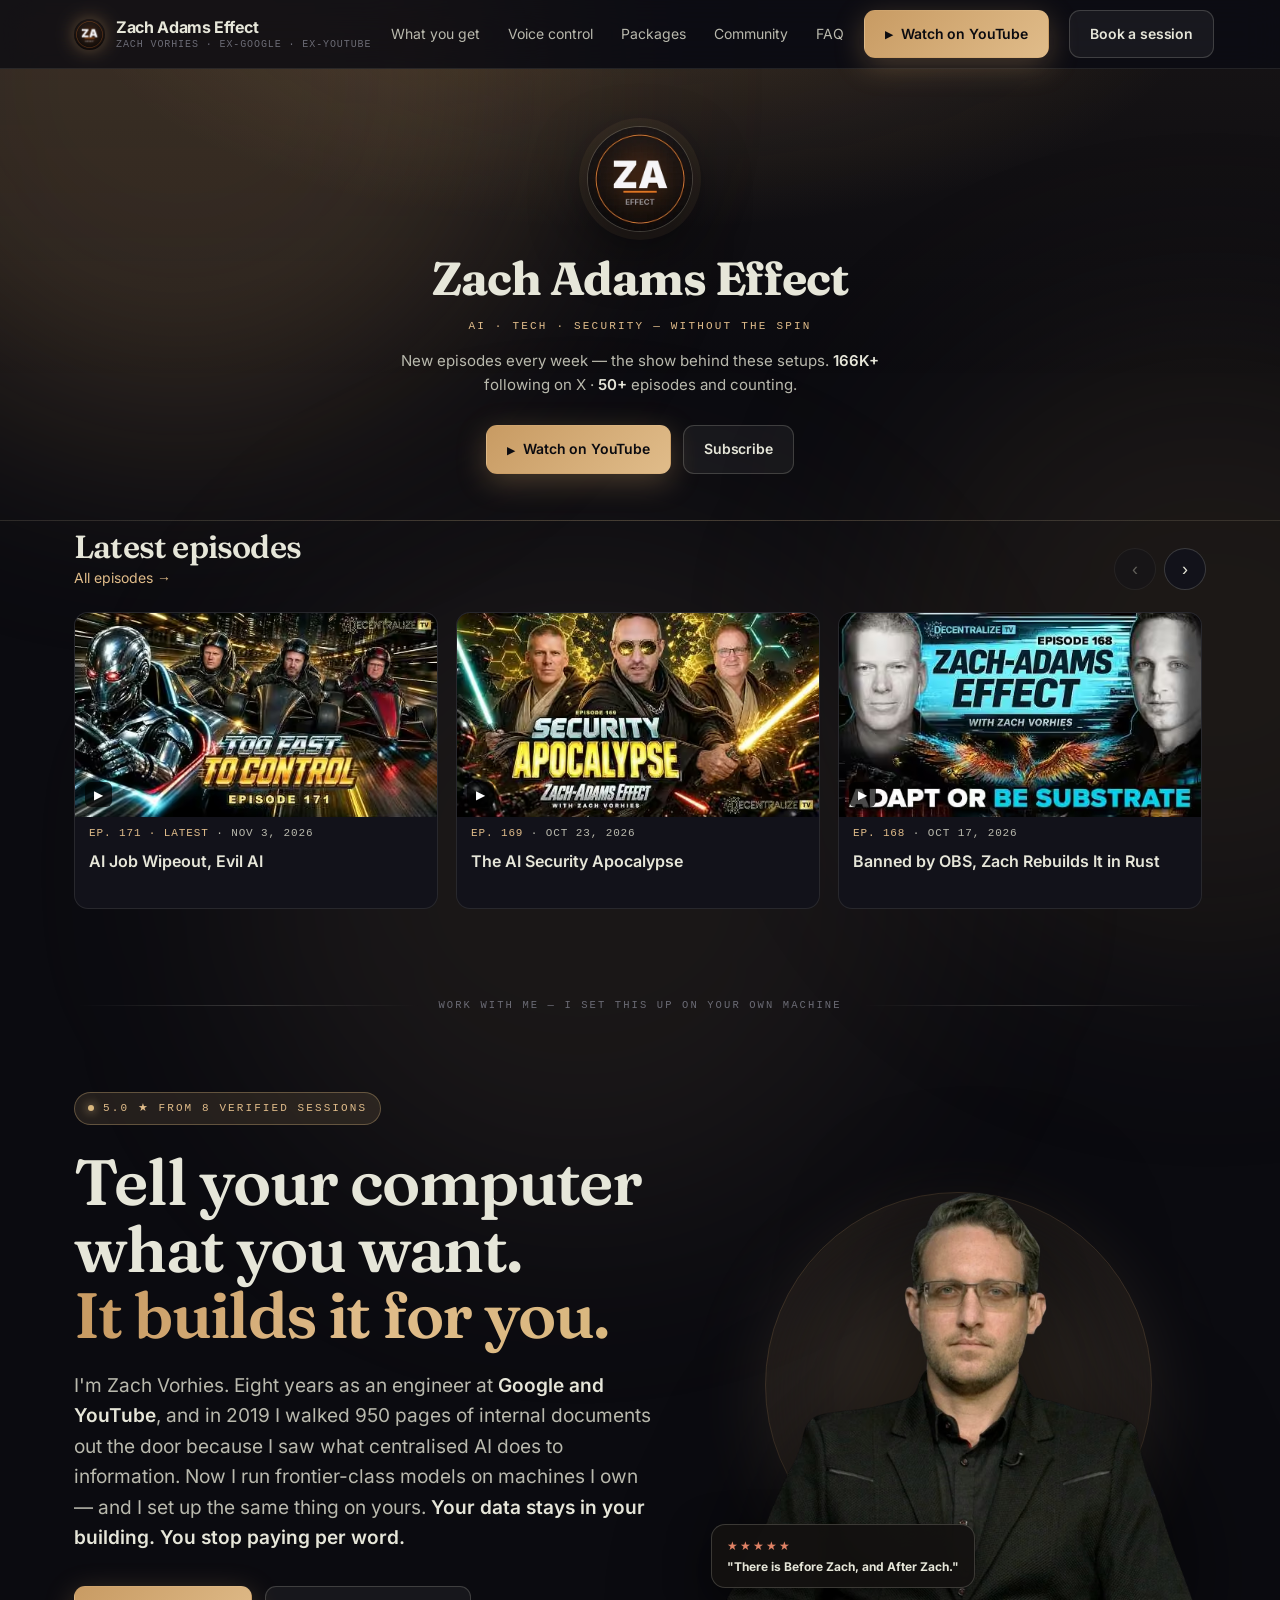
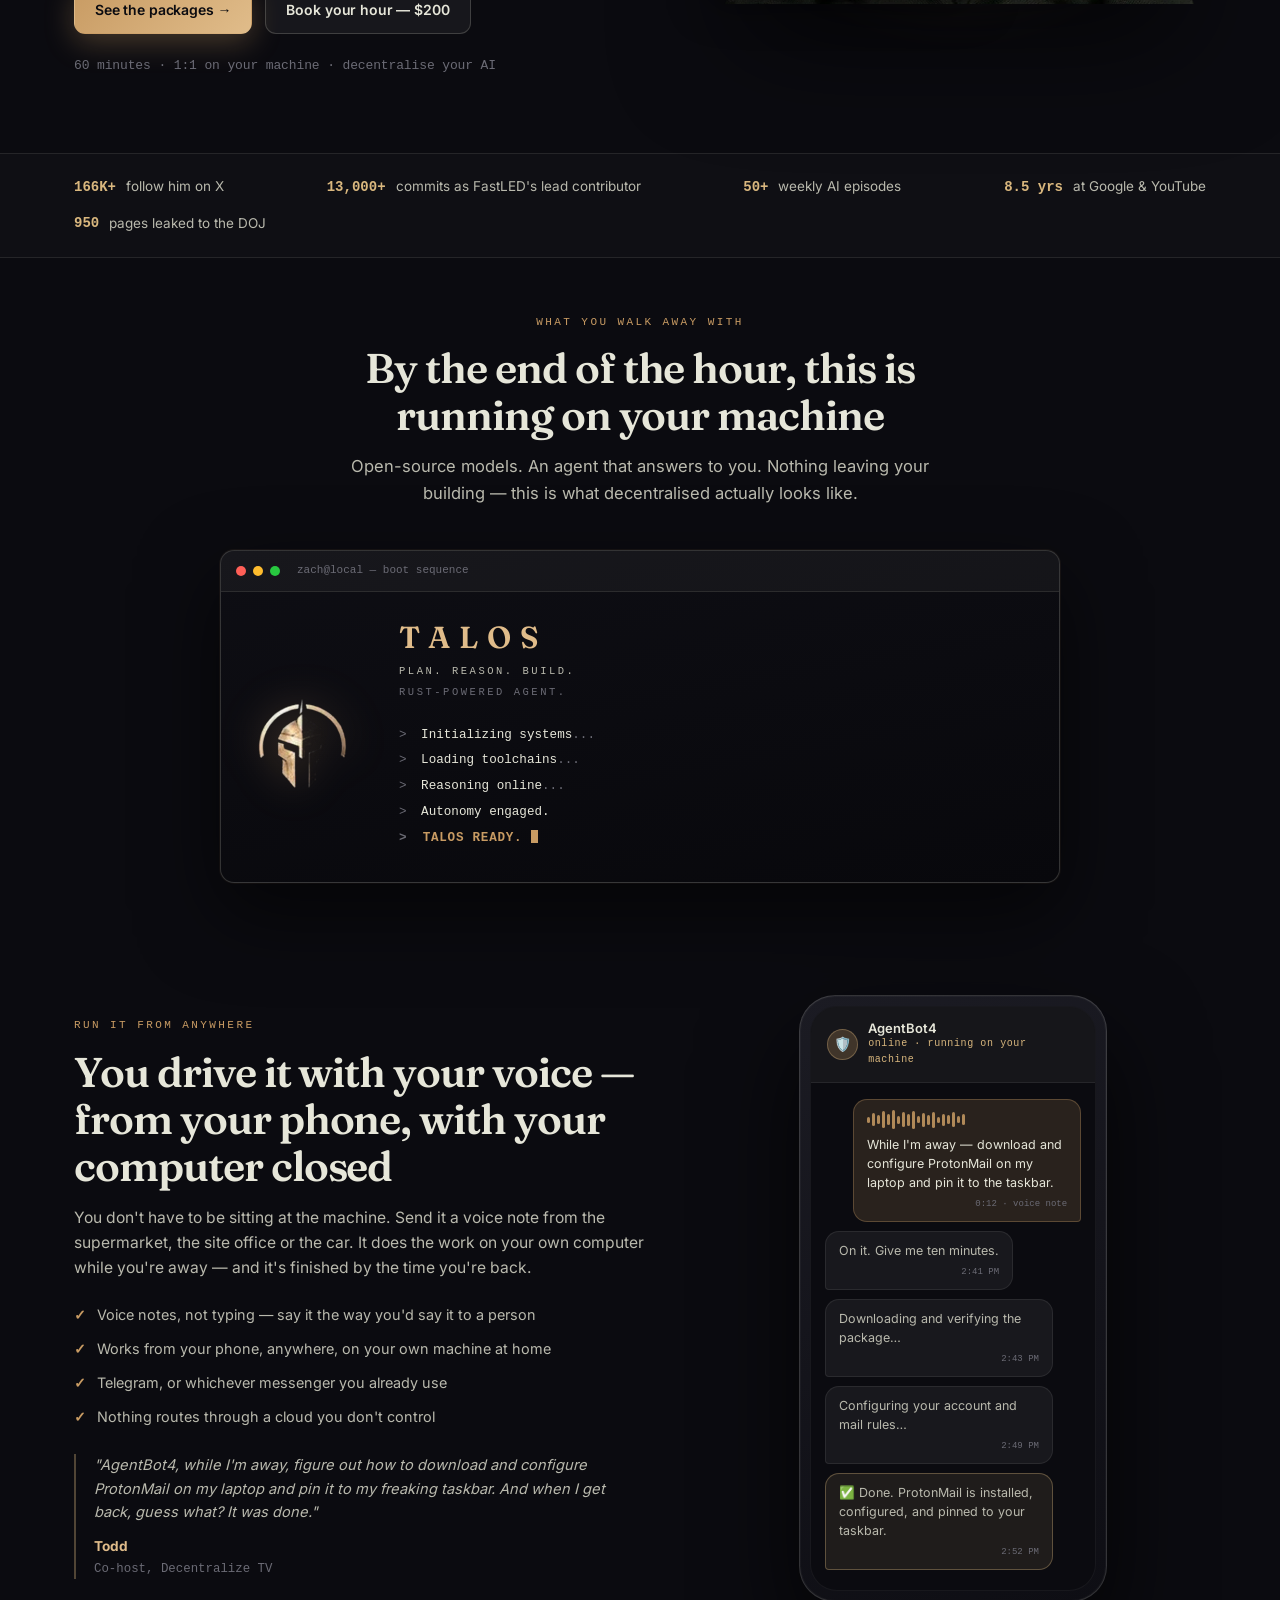
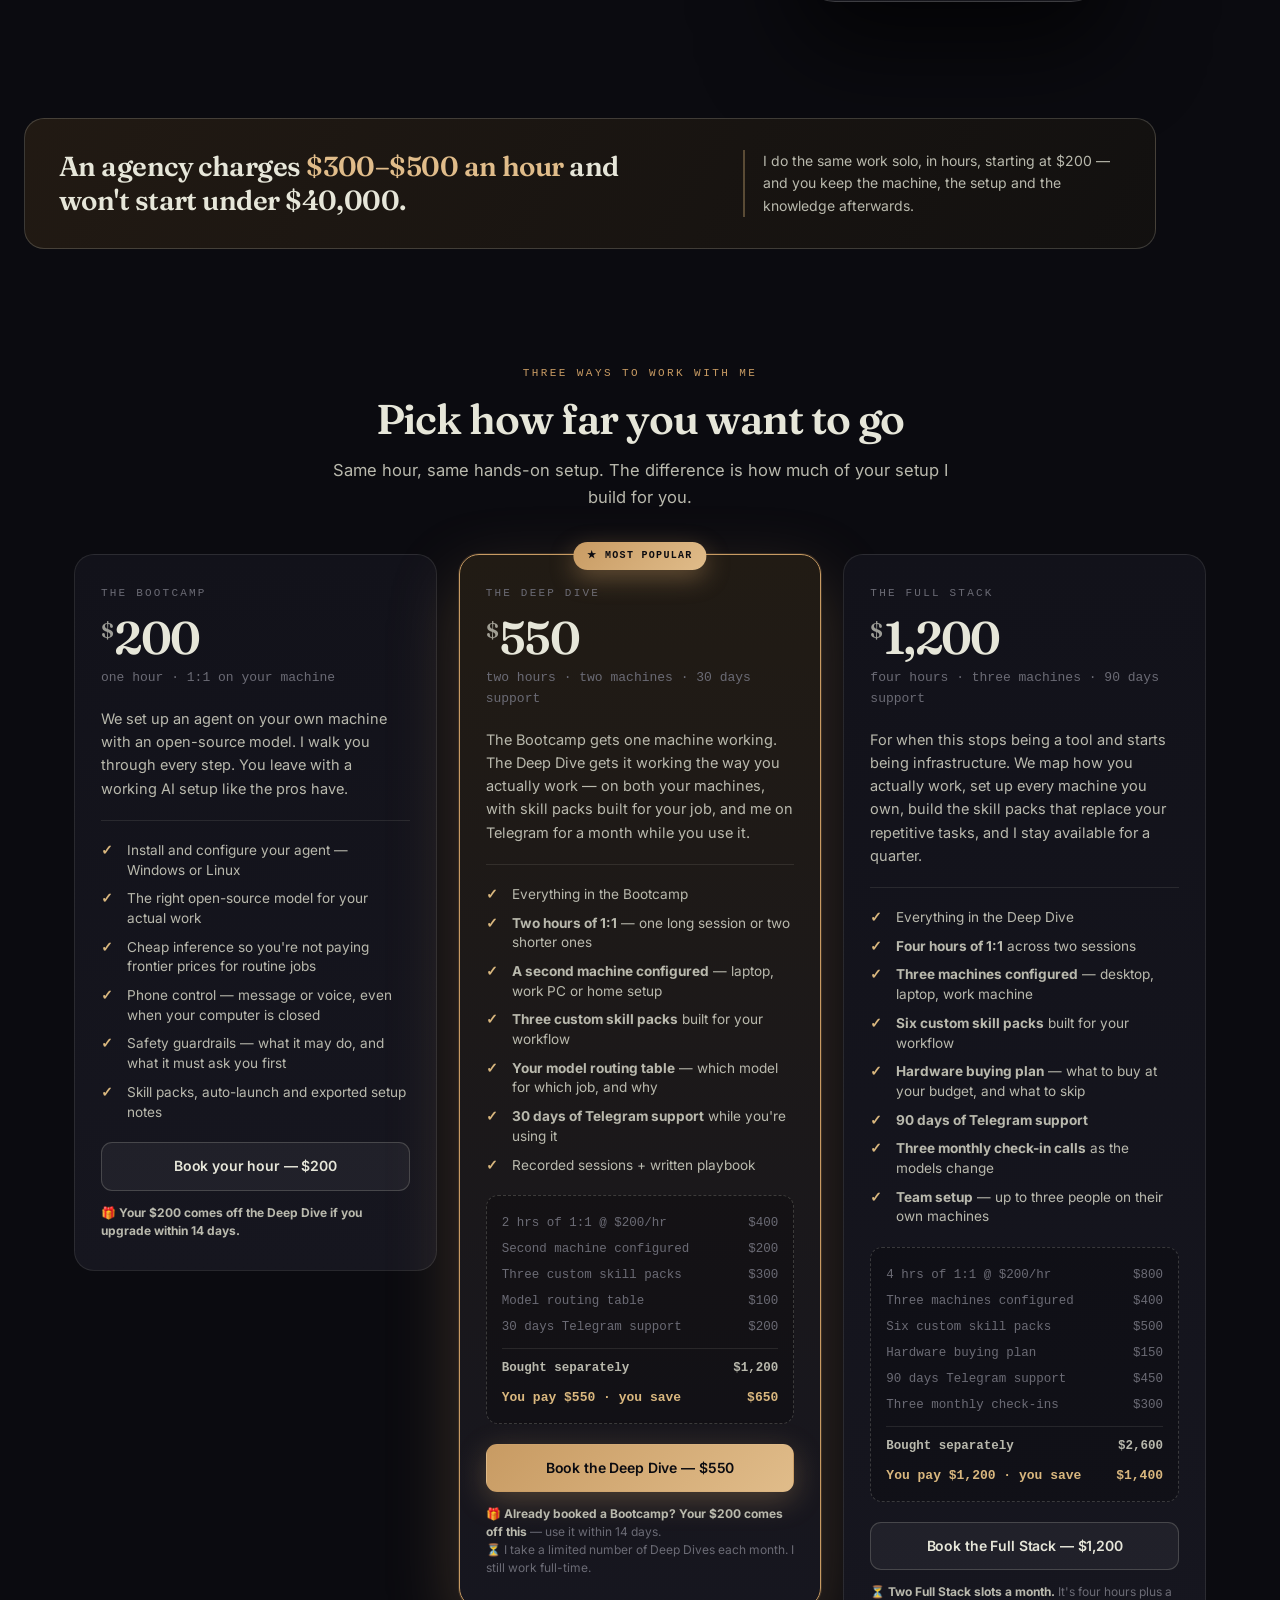
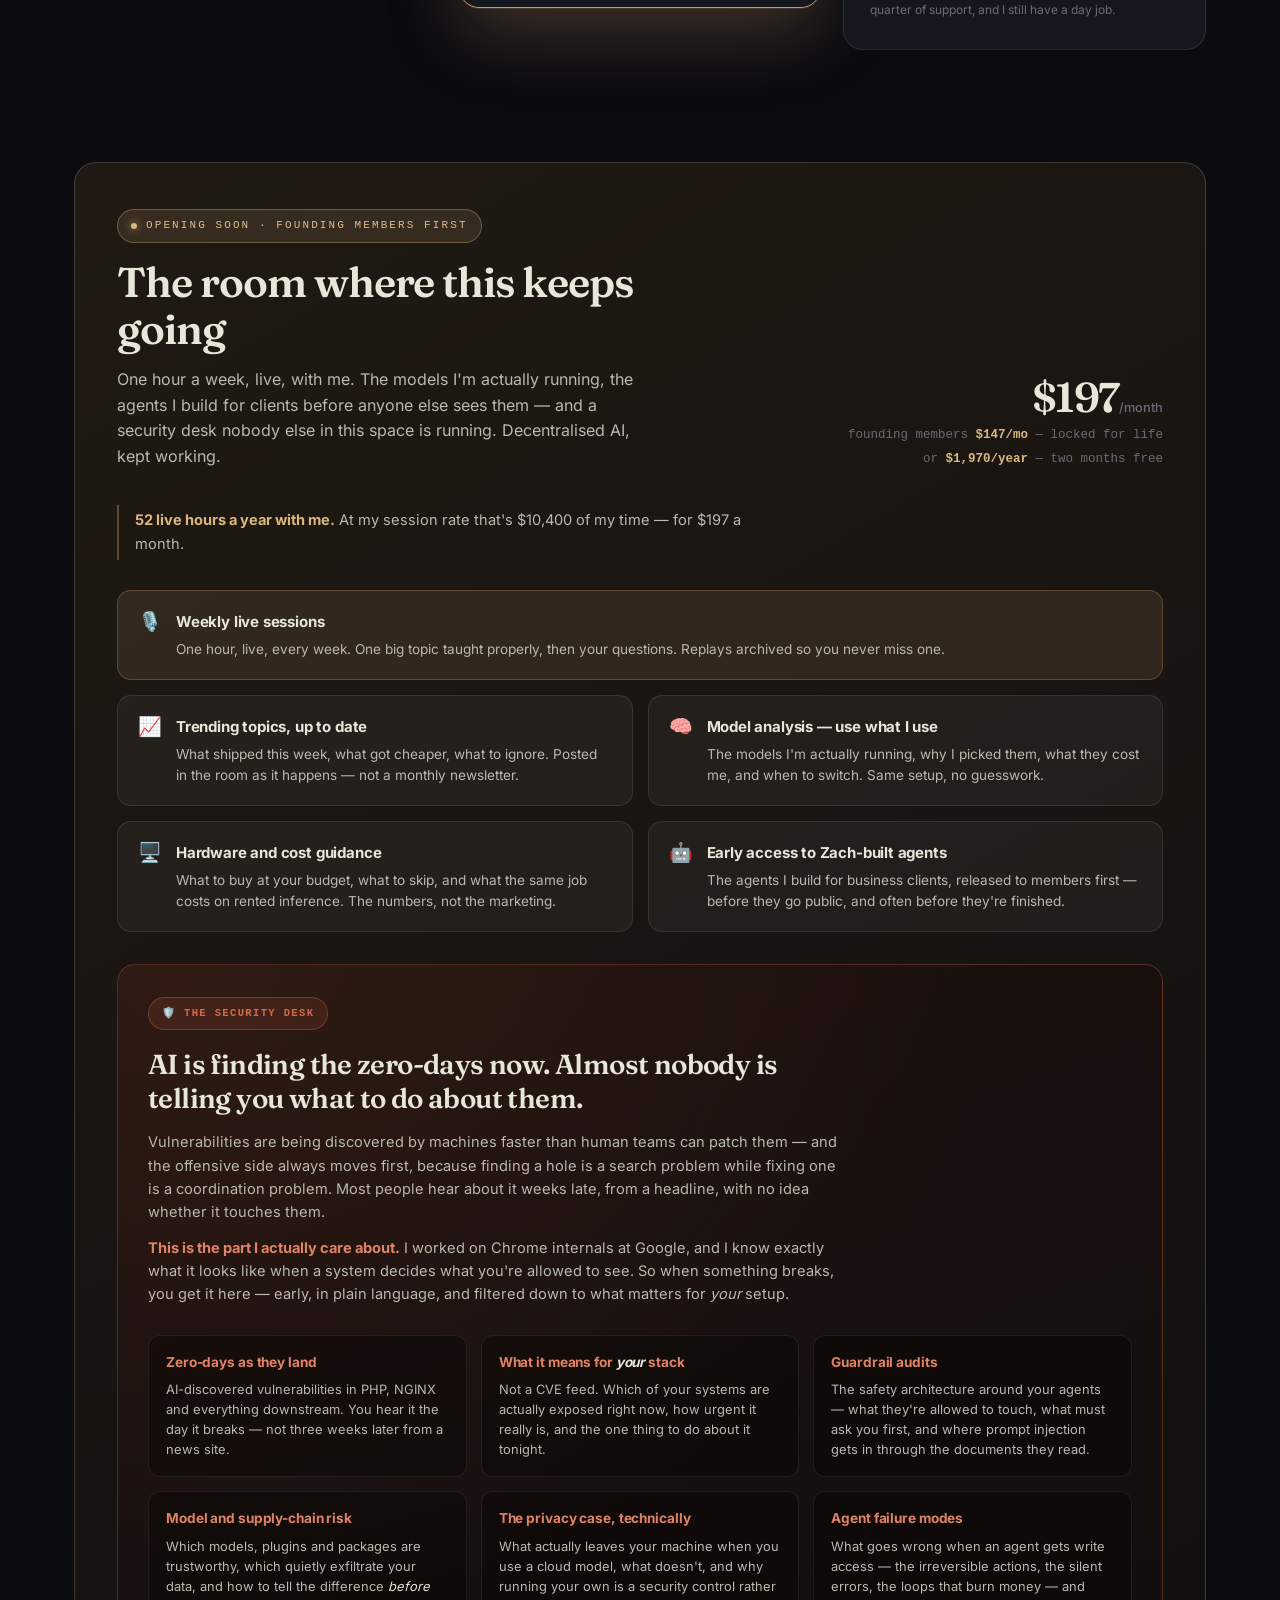
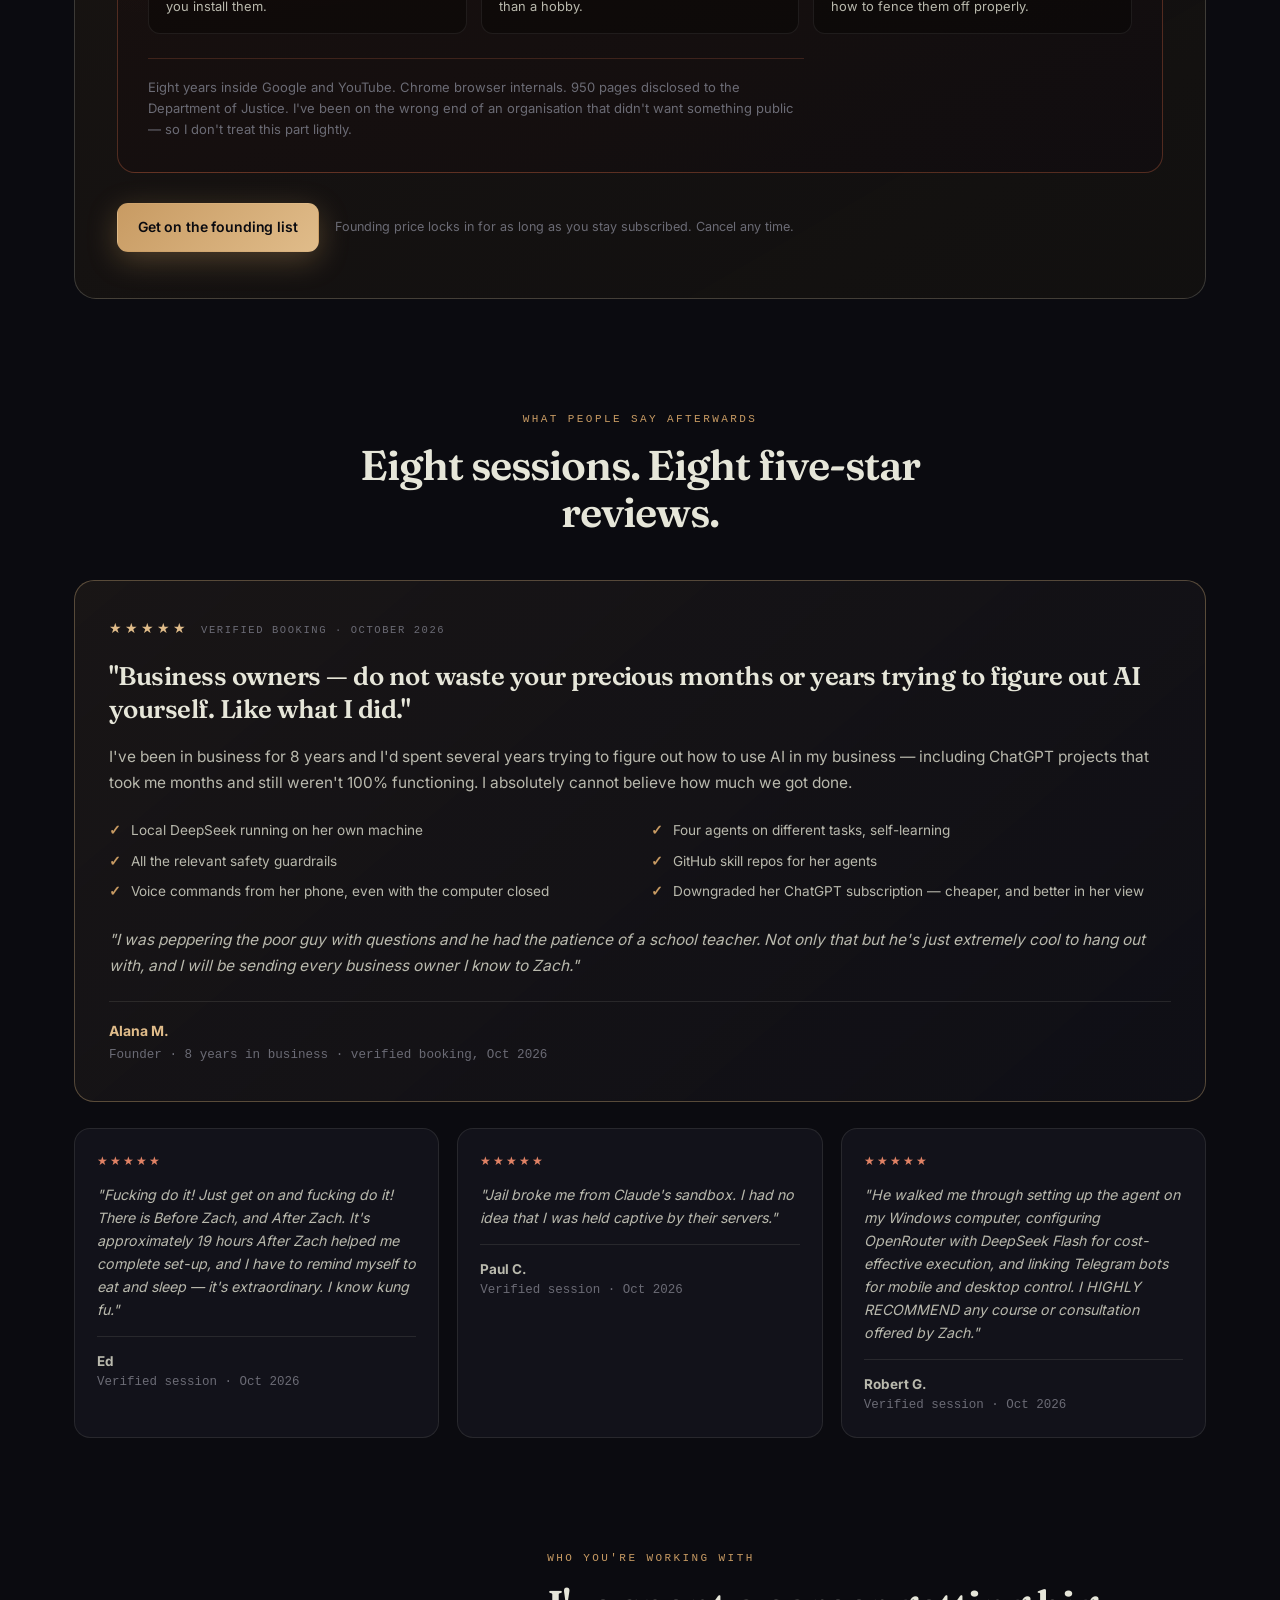
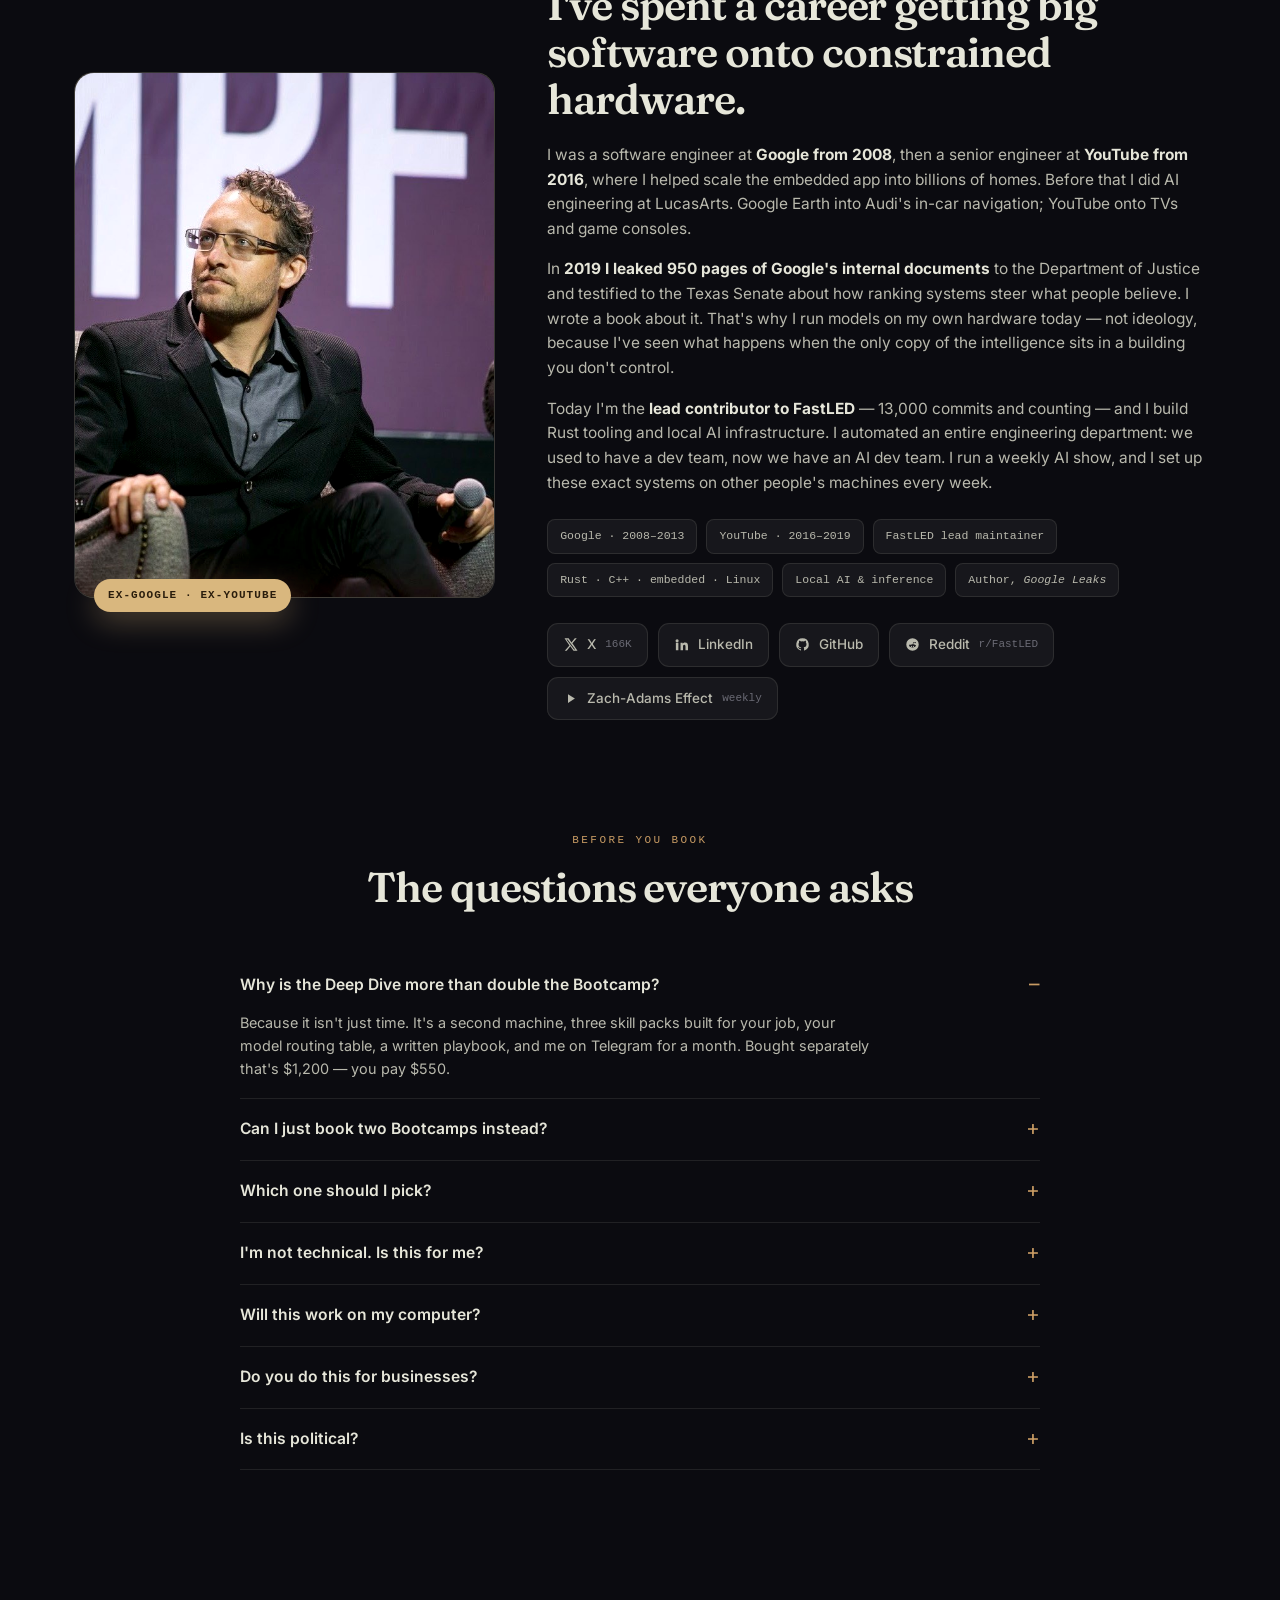
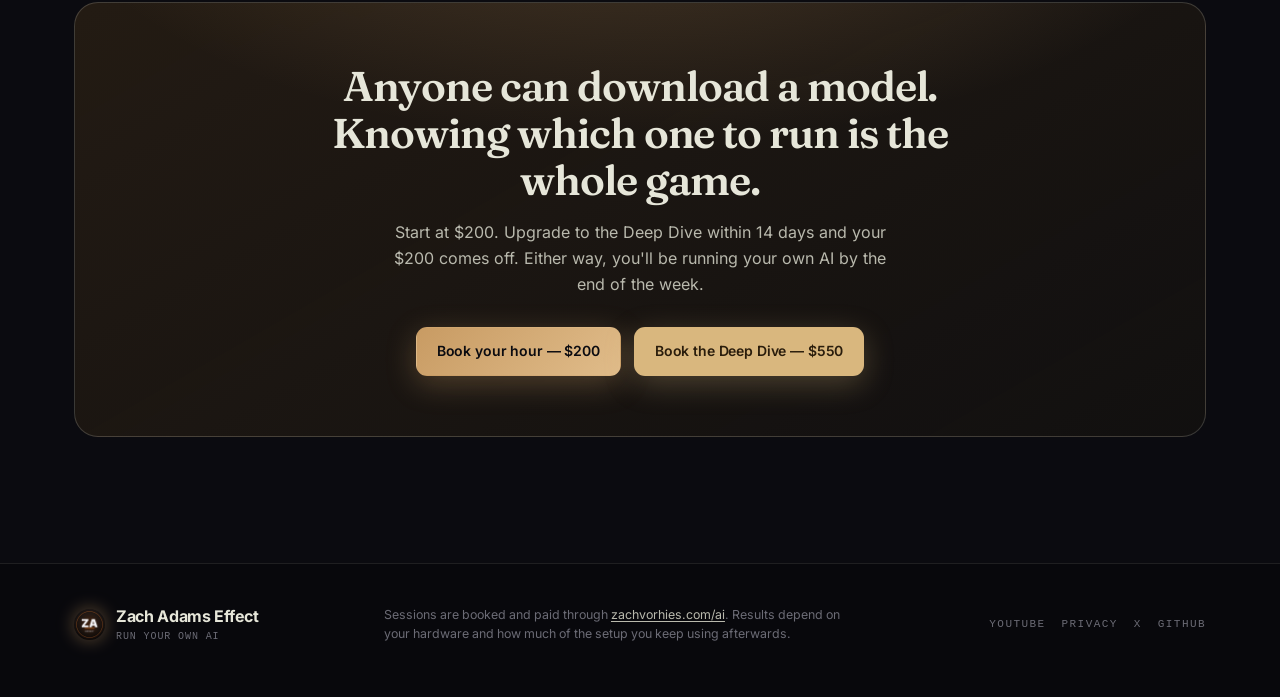
==== commit 4a66928f: "perf: 695 ms -> ~410 ms on mobile, and fix the iOS blur hang Measured on an iPhone 13 at 9 Mbps / 15" ====
--- a/index.html
+++ b/index.html
@@ -27,9 +27,9 @@
 <style>
 /* Fonts embedded as base64 — no network requests. */
 @font-face{font-family:'Fraunces';font-style:normal;font-weight:100 900;font-display:swap;src:url(/assets/fonts/fraunces-latin-ext.woff2) format('woff2');unicode-range:U+0100-02BA, U+02BD-02C5, U+02C7-02CC, U+02CE-02D7, U+02DD-02FF, U+0304, U+0308, U+0329, U+1D00-1DBF, U+1E00-1E9F, U+1EF2-1EFF, U+2020, U+20A0-20AB, U+20AD-20C4, U+2113, U+2C60-2C7F, U+A720-A7FF;}
-@font-face{font-family:'Fraunces';font-style:normal;font-weight:100 900;font-display:swap;src:url(/assets/fonts/fraunces-latin.woff2) format('woff2');unicode-range:U+0000-00FF, U+0131, U+0152-0153, U+02BB-02BC, U+02C6, U+02DA, U+02DC, U+0304, U+0308, U+0329, U+2000-206F, U+20AC, U+2122, U+2191, U+2193, U+2212, U+2215, U+FEFF, U+FFFD;}
+@font-face{font-family:'Fraunces';font-style:normal;font-weight:400 700;font-display:swap;src:url(/assets/fonts/fraunces-latin.woff2) format('woff2');unicode-range:U+0000-00FF, U+0131, U+0152-0153, U+02BB-02BC, U+02C6, U+02DA, U+02DC, U+0304, U+0308, U+0329, U+2000-206F, U+20AC, U+2122, U+2191, U+2193, U+2212, U+2215, U+FEFF, U+FFFD;}
 @font-face{font-family:'Inter';font-style:normal;font-weight:100 900;font-display:swap;src:url(/assets/fonts/inter-latin-ext.woff2) format('woff2');unicode-range:U+0100-02BA, U+02BD-02C5, U+02C7-02CC, U+02CE-02D7, U+02DD-02FF, U+0304, U+0308, U+0329, U+1D00-1DBF, U+1E00-1E9F, U+1EF2-1EFF, U+2020, U+20A0-20AB, U+20AD-20C4, U+2113, U+2C60-2C7F, U+A720-A7FF;}
-@font-face{font-family:'Inter';font-style:normal;font-weight:100 900;font-display:swap;src:url(/assets/fonts/inter-latin.woff2) format('woff2');unicode-range:U+0000-00FF, U+0131, U+0152-0153, U+02BB-02BC, U+02C6, U+02DA, U+02DC, U+0304, U+0308, U+0329, U+2000-206F, U+20AC, U+2122, U+2191, U+2193, U+2212, U+2215, U+FEFF, U+FFFD;}
+@font-face{font-family:'Inter';font-style:normal;font-weight:400 700;font-display:swap;src:url(/assets/fonts/inter-latin.woff2) format('woff2');unicode-range:U+0000-00FF, U+0131, U+0152-0153, U+02BB-02BC, U+02C6, U+02DA, U+02DC, U+0304, U+0308, U+0329, U+2000-206F, U+20AC, U+2122, U+2191, U+2193, U+2212, U+2215, U+FEFF, U+FFFD;}
 
 /* ============================================================
    PALETTE — lifted directly from zachvorhies.com's own stylesheet
@@ -153,6 +153,7 @@
   border:1px solid rgba(200,155,99,.22);bottom:6%;
   box-shadow:inset 0 0 70px rgba(200,155,99,.13);
 }
+.portrait picture{display:contents}
 .portrait img{
   position:relative;z-index:2;width:100%;max-width:470px;height:auto;
   filter:drop-shadow(0 26px 60px rgba(0,0,0,.72));
@@ -166,7 +167,8 @@
 .badge-float .stars{color:#e08265;font-size:12px;letter-spacing:2px}
 .badge-float .t{font-size:12px;color:var(--text-2);margin-top:2px}
 .badge-float .t b{color:var(--text)}
-@media(max-width:940px){.portrait{min-height:340px}.portrait img{max-width:330px}.badge-float{left:auto;right:0}}
+@media(max-width:940px){.portrait{min-height:340px}.portrait picture{display:contents}
+.portrait img{max-width:330px}.badge-float{left:auto;right:0}}
 
 /* ---------- proof strip ---------- */
 .proof{border-top:1px solid var(--line);border-bottom:1px solid var(--line);
@@ -390,6 +392,7 @@
 .term-body{display:flex;gap:30px;padding:30px 28px;align-items:center}
 @media(max-width:700px){.term-body{flex-direction:column;gap:18px;padding:22px 18px}}
 .term-mark{flex:none;width:120px}
+.term-mark picture{display:contents}
 .term-mark img{width:100%;height:auto;filter:drop-shadow(0 0 20px rgba(200,155,99,.38))}
 @media(max-width:700px){.term-mark{width:84px}}
 .term-text{flex:1;min-width:0}
@@ -593,7 +596,7 @@
 
 /* iOS Safari: backdrop-filter on a sticky header and fixed bars repaints the whole
    backdrop every scroll frame and hangs the main thread. Phones get an opaque bar. */
-@media (max-width:820px){
+@media (hover:none) and (pointer:coarse){
   header{background:rgba(13,13,20,.97);backdrop-filter:none;-webkit-backdrop-filter:none}
   .badge-float{background:rgba(20,18,16,.98);backdrop-filter:none;-webkit-backdrop-filter:none}
   .sticky-cta{background:rgba(13,13,20,.98);backdrop-filter:none;-webkit-backdrop-filter:none}
@@ -610,7 +613,7 @@
 <header>
   <div class="wrap nav">
     <a href="#top" class="brand">
-      <span class="brand-mark"><img src="/assets/avatar-128.webp" alt="Zach Adams Effect" width="128" height="128" decoding="async"></span>
+      <span class="brand-mark"><img src="[data-uri]" alt="Zach Adams Effect" width="128" height="128" decoding="async"></span>
       <span>Zach Adams Effect<small>Zach Vorhies · Ex-Google · Ex-YouTube</small></span>
     </a>
     <nav class="navlinks">
@@ -628,7 +631,7 @@
 <section class="zae-band" aria-label="Zach Adams Effect on YouTube">
   <div class="wrap zae-band-inner">
     <a class="zae-avatar" href="https://www.youtube.com/@ZachAdamsEffect" target="_blank" rel="noopener" aria-label="Zach Adams Effect on YouTube">
-      <img src="/assets/avatar-256.webp" alt="Zach Adams Effect channel avatar" width="256" height="256" decoding="async">
+      <img src="[data-uri]" alt="Zach Adams Effect channel avatar" width="256" height="256" decoding="async">
     </a>
     <h2 class="zae-name">Zach Adams Effect</h2>
     <p class="zae-tag">AI · tech · security — without the spin</p>
@@ -666,6 +669,7 @@
   background:var(--surface);border:1px solid var(--line);border-radius:14px;overflow:hidden;padding-bottom:14px}
 .ep-card:hover{border-color:var(--mint-line)}
 .ep-thumb{position:relative;display:block;aspect-ratio:16/9;overflow:hidden;background:#000}
+.ep-thumb picture{display:contents}
 .ep-thumb img{width:100%;height:100%;object-fit:cover;display:block}
 .ep-play{position:absolute;inset:auto auto 10px 10px;background:rgba(0,0,0,.7);color:#fff;border-radius:6px;
   padding:3px 9px;font-size:12px}
@@ -686,42 +690,42 @@
     <ul class="eps-track" id="eps-track" tabindex="0" aria-label="Episodes, newest first. Use the arrow keys to scroll.">
       <li class="ep-slide" role="group" aria-roledescription="slide" aria-label="1 of 6">
         <a class="ep-card" href="/episodes/171/">
-          <span class="ep-thumb"><img src="https://i.ytimg.com/vi/ILF5shEX-fg/hqdefault.jpg" alt="" width="480" height="360" loading="eager"><span class="ep-play" aria-hidden="true">▶</span></span>
+          <span class="ep-thumb"><picture><source type="image/avif" srcset="/assets/thumbs/ILF5shEX-fg.avif"><img src="/assets/thumbs/ILF5shEX-fg.webp" alt="" width="480" height="270" loading="eager" decoding="async"></picture><span class="ep-play" aria-hidden="true">▶</span></span>
           <span class="ep-meta"><span class="ep-num">Ep. 171 · Latest</span> · <time datetime="2026-11-03">Nov 3, 2026</time></span>
           <span class="ep-title">AI Job Wipeout, Evil AI</span>
         </a>
       </li>
       <li class="ep-slide" role="group" aria-roledescription="slide" aria-label="2 of 6">
         <a class="ep-card" href="/episodes/169/">
-          <span class="ep-thumb"><img src="https://i.ytimg.com/vi/Dz5PLl3Etxw/hqdefault.jpg" alt="" width="480" height="360" loading="lazy"><span class="ep-play" aria-hidden="true">▶</span></span>
+          <span class="ep-thumb"><picture><source type="image/avif" srcset="/assets/thumbs/Dz5PLl3Etxw.avif"><img src="/assets/thumbs/Dz5PLl3Etxw.webp" alt="" width="480" height="270" loading="lazy" decoding="async"></picture><span class="ep-play" aria-hidden="true">▶</span></span>
           <span class="ep-meta"><span class="ep-num">Ep. 169</span> · <time datetime="2026-10-23">Oct 23, 2026</time></span>
           <span class="ep-title">The AI Security Apocalypse</span>
         </a>
       </li>
       <li class="ep-slide" role="group" aria-roledescription="slide" aria-label="3 of 6">
         <a class="ep-card" href="/episodes/168/">
-          <span class="ep-thumb"><img src="https://i.ytimg.com/vi/YpbLtEfmCK4/hqdefault.jpg" alt="" width="480" height="360" loading="lazy"><span class="ep-play" aria-hidden="true">▶</span></span>
+          <span class="ep-thumb"><picture><source type="image/avif" srcset="/assets/thumbs/YpbLtEfmCK4.avif"><img src="/assets/thumbs/YpbLtEfmCK4.webp" alt="" width="480" height="270" loading="lazy" decoding="async"></picture><span class="ep-play" aria-hidden="true">▶</span></span>
           <span class="ep-meta"><span class="ep-num">Ep. 168</span> · <time datetime="2026-10-17">Oct 17, 2026</time></span>
           <span class="ep-title">Banned by OBS, Zach Rebuilds It in Rust</span>
         </a>
       </li>
       <li class="ep-slide" role="group" aria-roledescription="slide" aria-label="4 of 6">
         <a class="ep-card" href="/episodes/164/">
-          <span class="ep-thumb"><img src="https://i.ytimg.com/vi/8NBQDgy1rnI/hqdefault.jpg" alt="" width="480" height="360" loading="lazy"><span class="ep-play" aria-hidden="true">▶</span></span>
+          <span class="ep-thumb"><picture><source type="image/avif" srcset="/assets/thumbs/8NBQDgy1rnI.avif"><img src="/assets/thumbs/8NBQDgy1rnI.webp" alt="" width="480" height="270" loading="lazy" decoding="async"></picture><span class="ep-play" aria-hidden="true">▶</span></span>
           <span class="ep-meta"><span class="ep-num">Ep. 164</span> · <time datetime="2026-10-09">Oct 9, 2026</time></span>
           <span class="ep-title">Local AI Revolution: Modded GPUs...</span>
         </a>
       </li>
       <li class="ep-slide" role="group" aria-roledescription="slide" aria-label="5 of 6">
         <a class="ep-card" href="/episodes/161/">
-          <span class="ep-thumb"><img src="https://i.ytimg.com/vi/SqCBmuGSM9E/hqdefault.jpg" alt="" width="480" height="360" loading="lazy"><span class="ep-play" aria-hidden="true">▶</span></span>
+          <span class="ep-thumb"><picture><source type="image/avif" srcset="/assets/thumbs/SqCBmuGSM9E.avif"><img src="/assets/thumbs/SqCBmuGSM9E.webp" alt="" width="480" height="270" loading="lazy" decoding="async"></picture><span class="ep-play" aria-hidden="true">▶</span></span>
           <span class="ep-meta"><span class="ep-num">Ep. 161</span> · <time datetime="2026-10-04">Oct 4, 2026</time></span>
           <span class="ep-title">Local AI Breakthroughs...</span>
         </a>
       </li>
       <li class="ep-slide" role="group" aria-roledescription="slide" aria-label="6 of 6">
         <a class="ep-card" href="/episodes/153/">
-          <span class="ep-thumb"><img src="https://i.ytimg.com/vi/YJaaRIIFNEs/hqdefault.jpg" alt="" width="480" height="360" loading="lazy"><span class="ep-play" aria-hidden="true">▶</span></span>
+          <span class="ep-thumb"><picture><source type="image/avif" srcset="/assets/thumbs/YJaaRIIFNEs.avif"><img src="/assets/thumbs/YJaaRIIFNEs.webp" alt="" width="480" height="270" loading="lazy" decoding="async"></picture><span class="ep-play" aria-hidden="true">▶</span></span>
           <span class="ep-meta"><span class="ep-num">Ep. 153</span> · <time datetime="2026-09-18">Sep 18, 2026</time></span>
           <span class="ep-title">AI doomerism as a coordinated fear campaign</span>
         </a>
@@ -779,7 +783,7 @@
     <div class="portrait">
       <div class="halo"></div>
       <div class="ring"></div>
-      <img src="/assets/portrait-990w.webp" alt="Zach Vorhies" width="1170" height="1027" srcset="/assets/portrait-660w.webp 660w, /assets/portrait-990w.webp 990w, /assets/portrait-1170w.webp 1170w" sizes="(max-width:820px) 330px, 470px" fetchpriority="high" decoding="async">
+      <picture><source media="(max-width:940px)" type="image/avif" srcset="/assets/portrait-660w.avif"><source media="(max-width:940px)" type="image/webp" srcset="/assets/portrait-660w.webp"><source type="image/avif" srcset="/assets/portrait-660w.avif 660w, /assets/portrait-990w.avif 990w, /assets/portrait-1170w.avif 1170w" sizes="(max-width:940px) 330px, 470px"><img src="/assets/portrait-990w.webp" alt="Zach Vorhies" width="1170" height="1027" srcset="/assets/portrait-660w.webp 660w, /assets/portrait-990w.webp 990w, /assets/portrait-1170w.webp 1170w" sizes="(max-width:940px) 330px, 470px" loading="lazy" decoding="async"></picture>
       <div class="badge-float">
         <div class="stars">★★★★★</div>
         <div class="t"><b>"There is Before Zach, and After Zach."</b></div>
@@ -814,7 +818,7 @@
         <em>zach@local — boot sequence</em>
       </div>
       <div class="term-body">
-        <div class="term-mark"><img src="/assets/term-mark.webp" alt="" width="560" height="480" srcset="/assets/term-mark-240w.webp 240w, /assets/term-mark-360w.webp 360w, /assets/term-mark.webp 560w" sizes="120px" decoding="async"></div>
+        <div class="term-mark"><picture><source type="image/avif" srcset="/assets/term-mark-240w.avif 240w, /assets/term-mark-360w.avif 360w, /assets/term-mark.avif 560w" sizes="120px"><img src="/assets/term-mark.webp" alt="" width="560" height="480" srcset="/assets/term-mark-240w.webp 240w, /assets/term-mark-360w.webp 360w, /assets/term-mark.webp 560w" sizes="120px" loading="lazy" decoding="async"></picture></div>
         <div class="term-text">
           <div class="wordmark">TALOS</div>
           <div class="wordtag">PLAN. REASON. BUILD.</div>
@@ -1313,7 +1317,7 @@
 <footer>
   <div class="wrap foot">
     <a href="#top" class="brand">
-      <span class="brand-mark"><img src="/assets/avatar-128.webp" alt="Zach Adams Effect" width="128" height="128" decoding="async"></span>
+      <span class="brand-mark"><img src="[data-uri]" alt="Zach Adams Effect" width="128" height="128" decoding="async"></span>
       <span>Zach Adams Effect<small>Run your own AI</small></span>
     </a>
     <p class="legal">
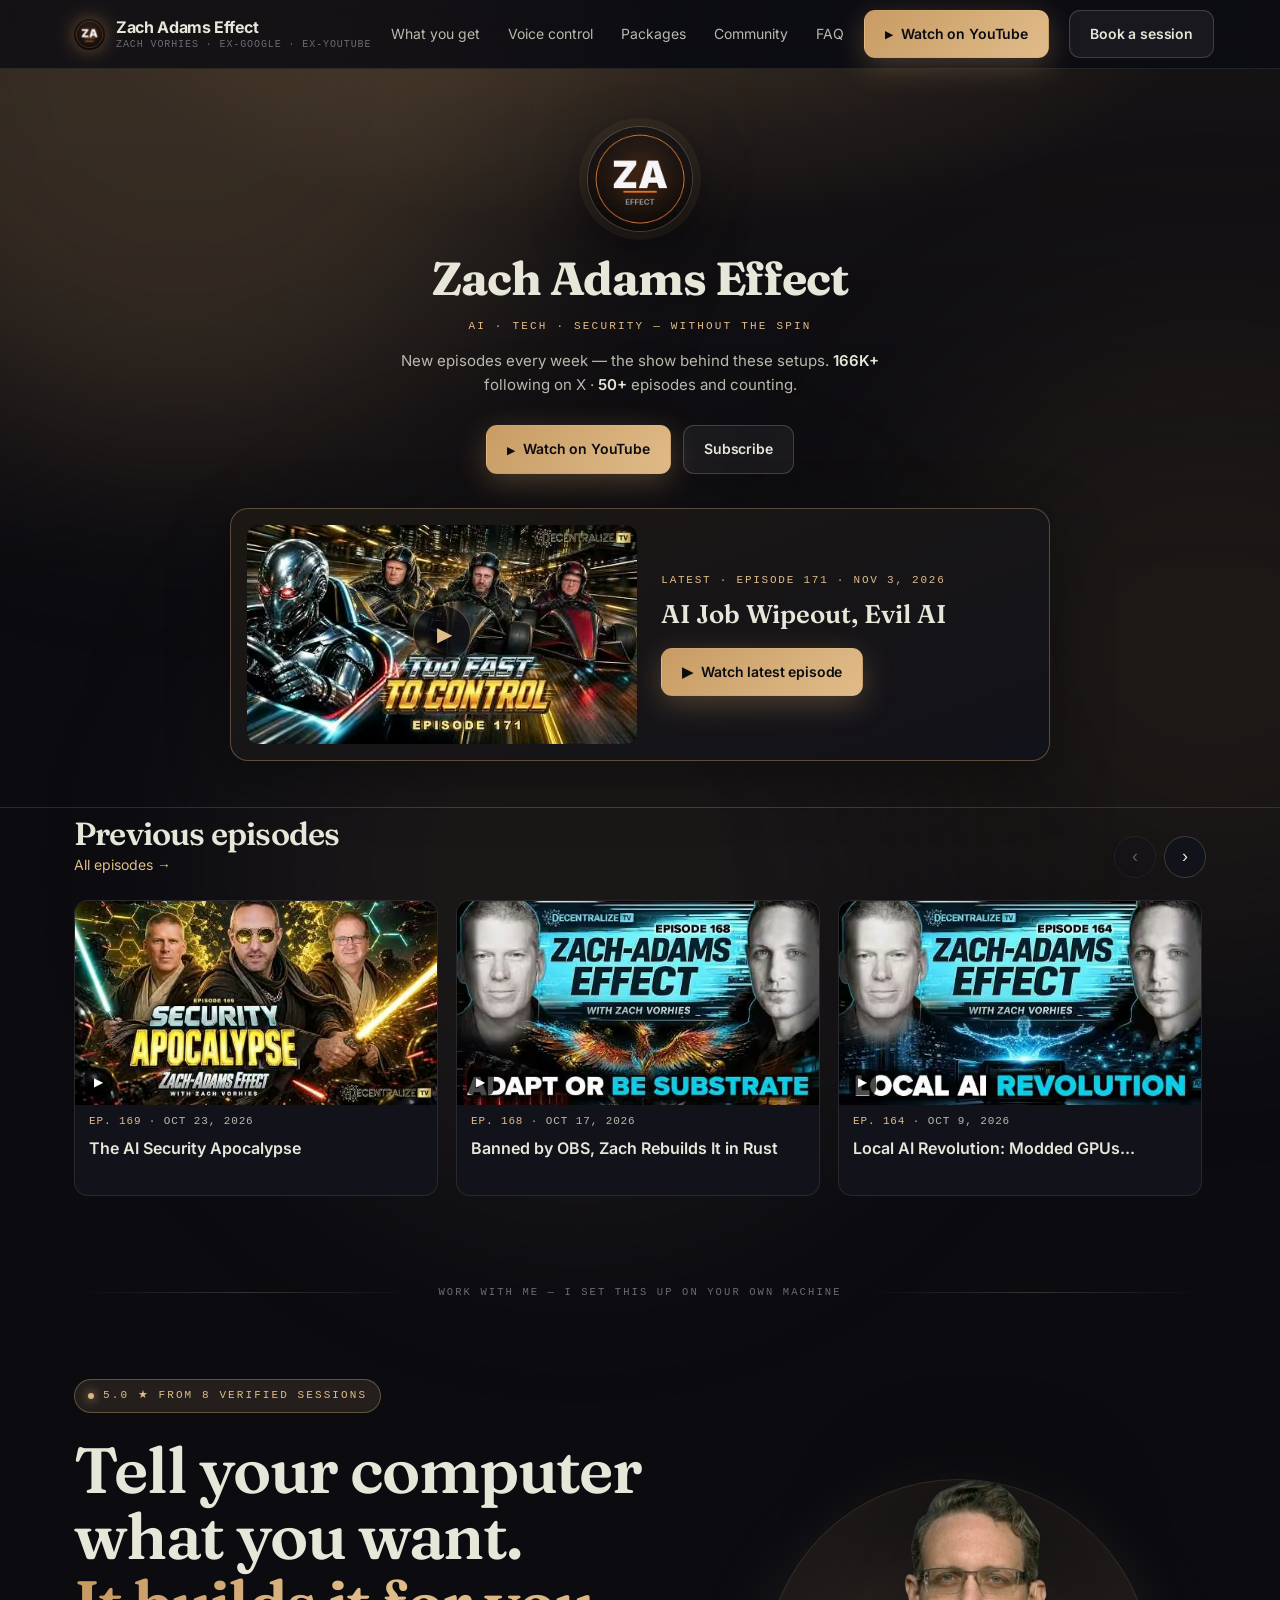
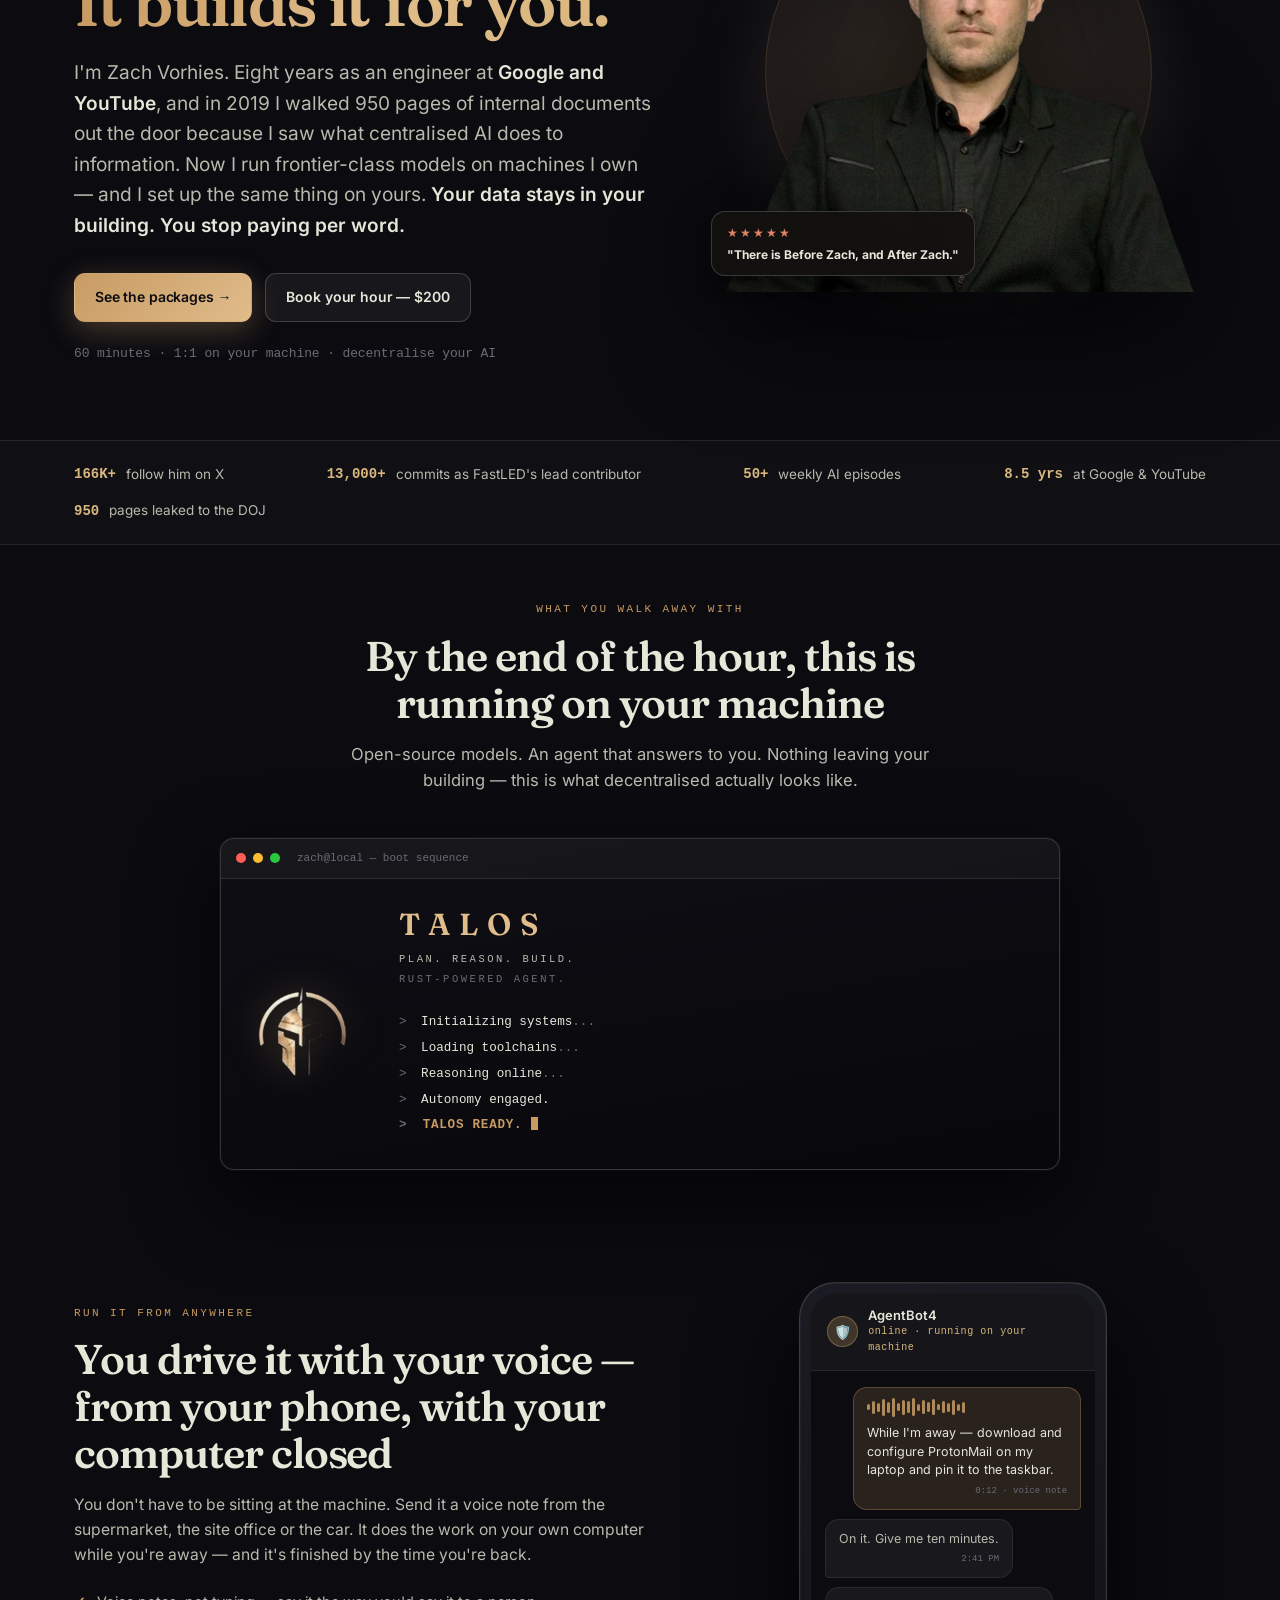
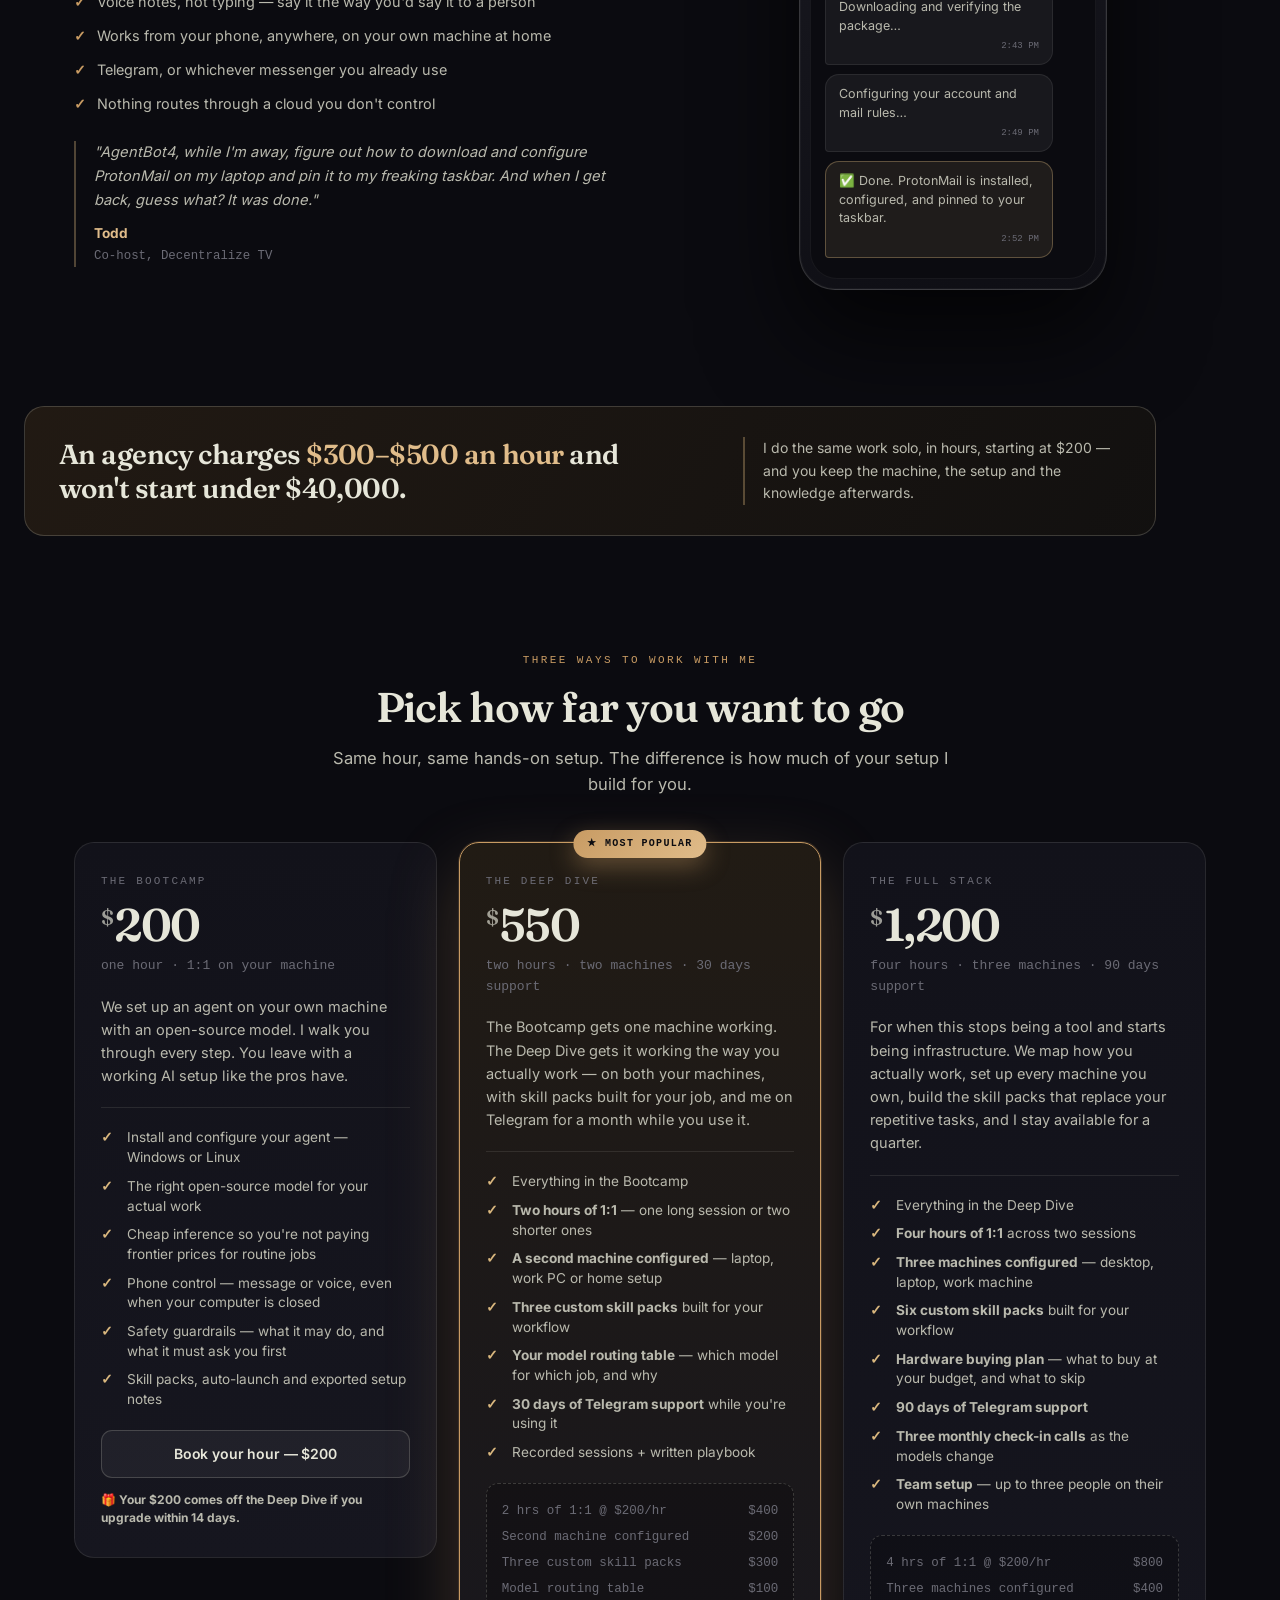
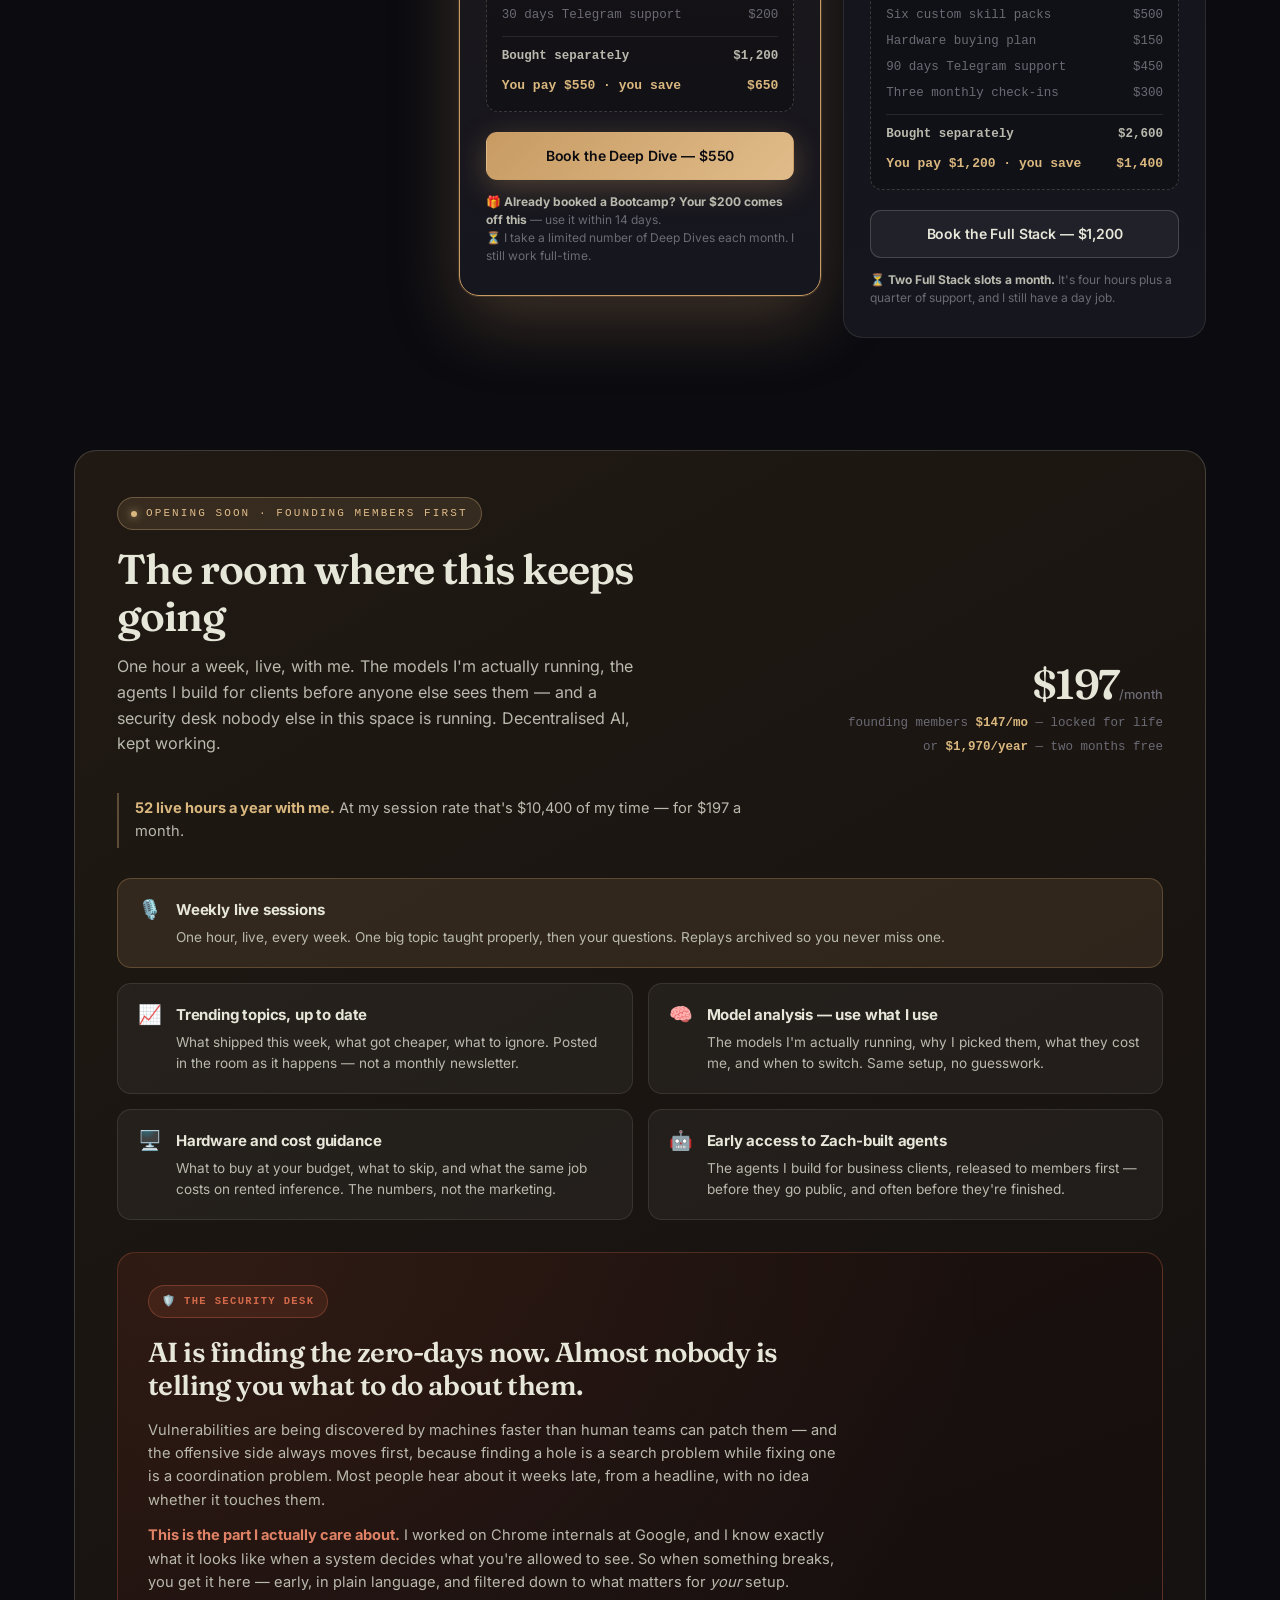
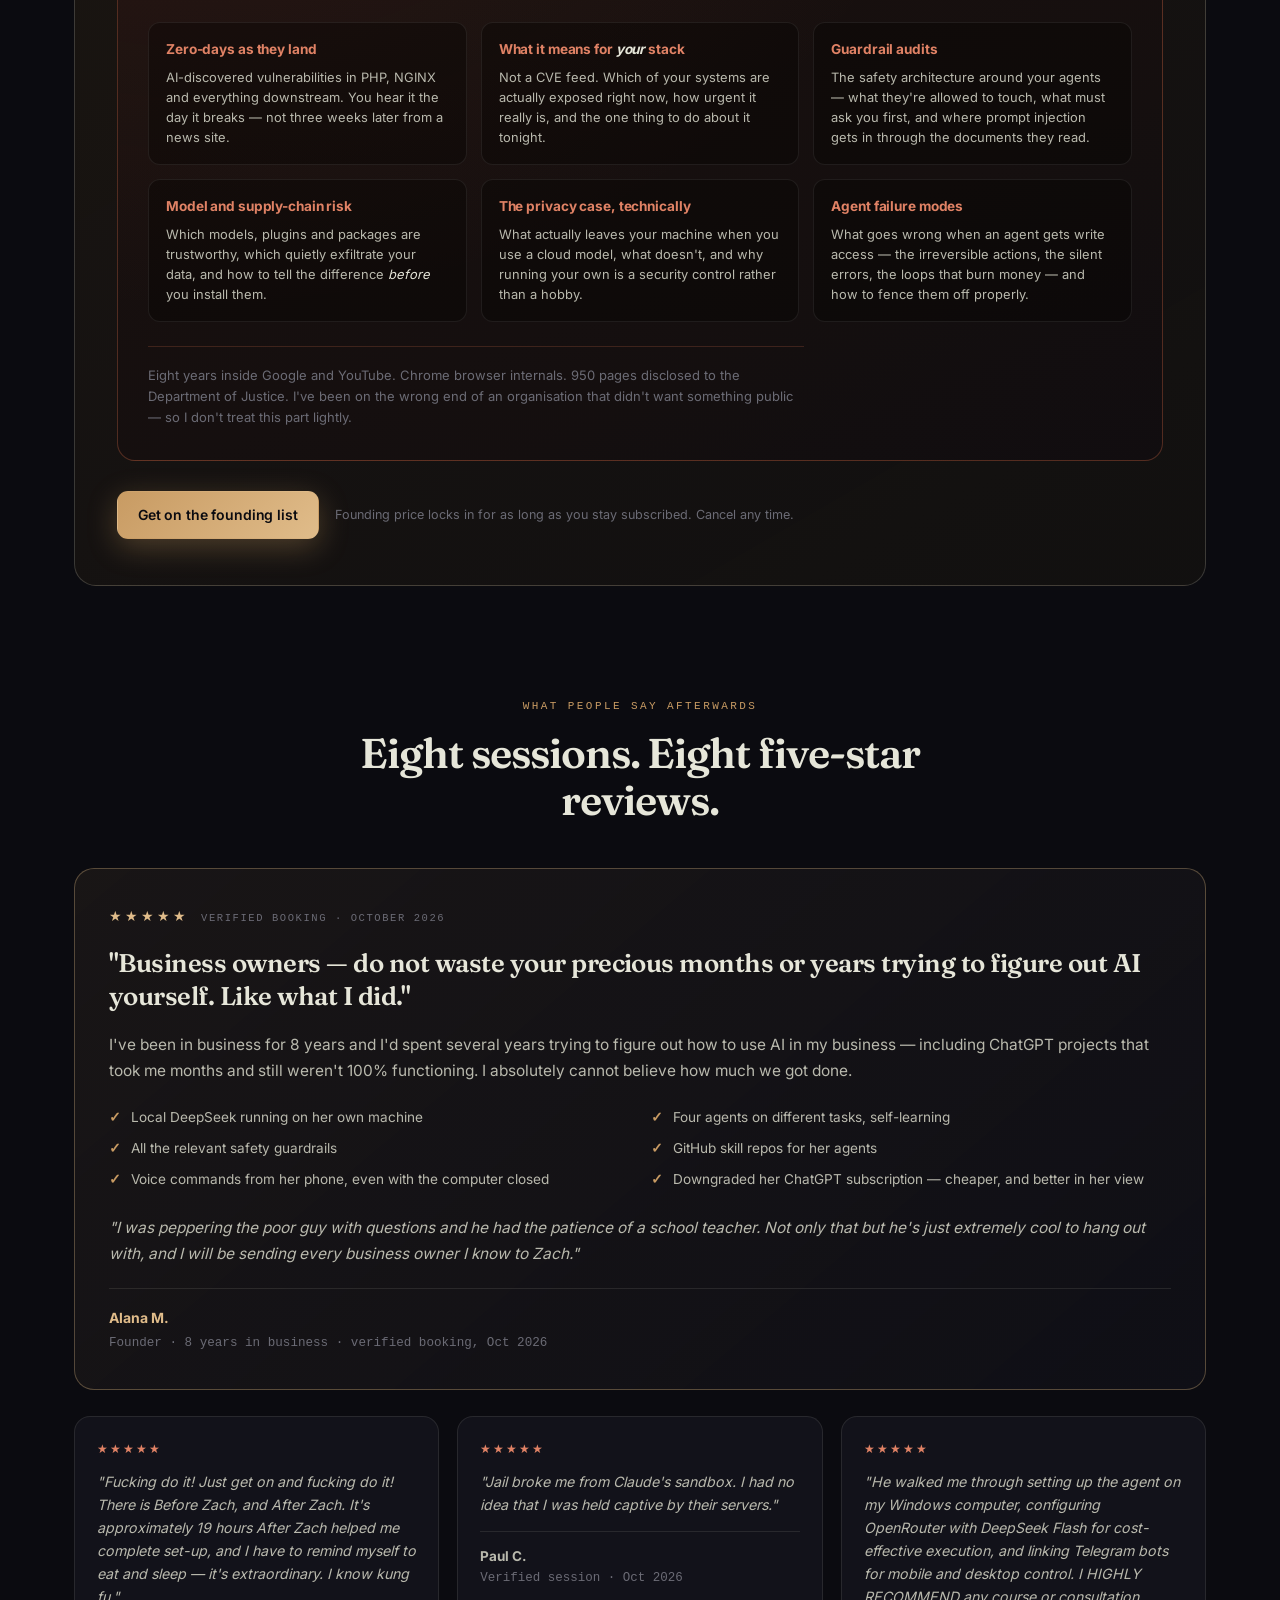
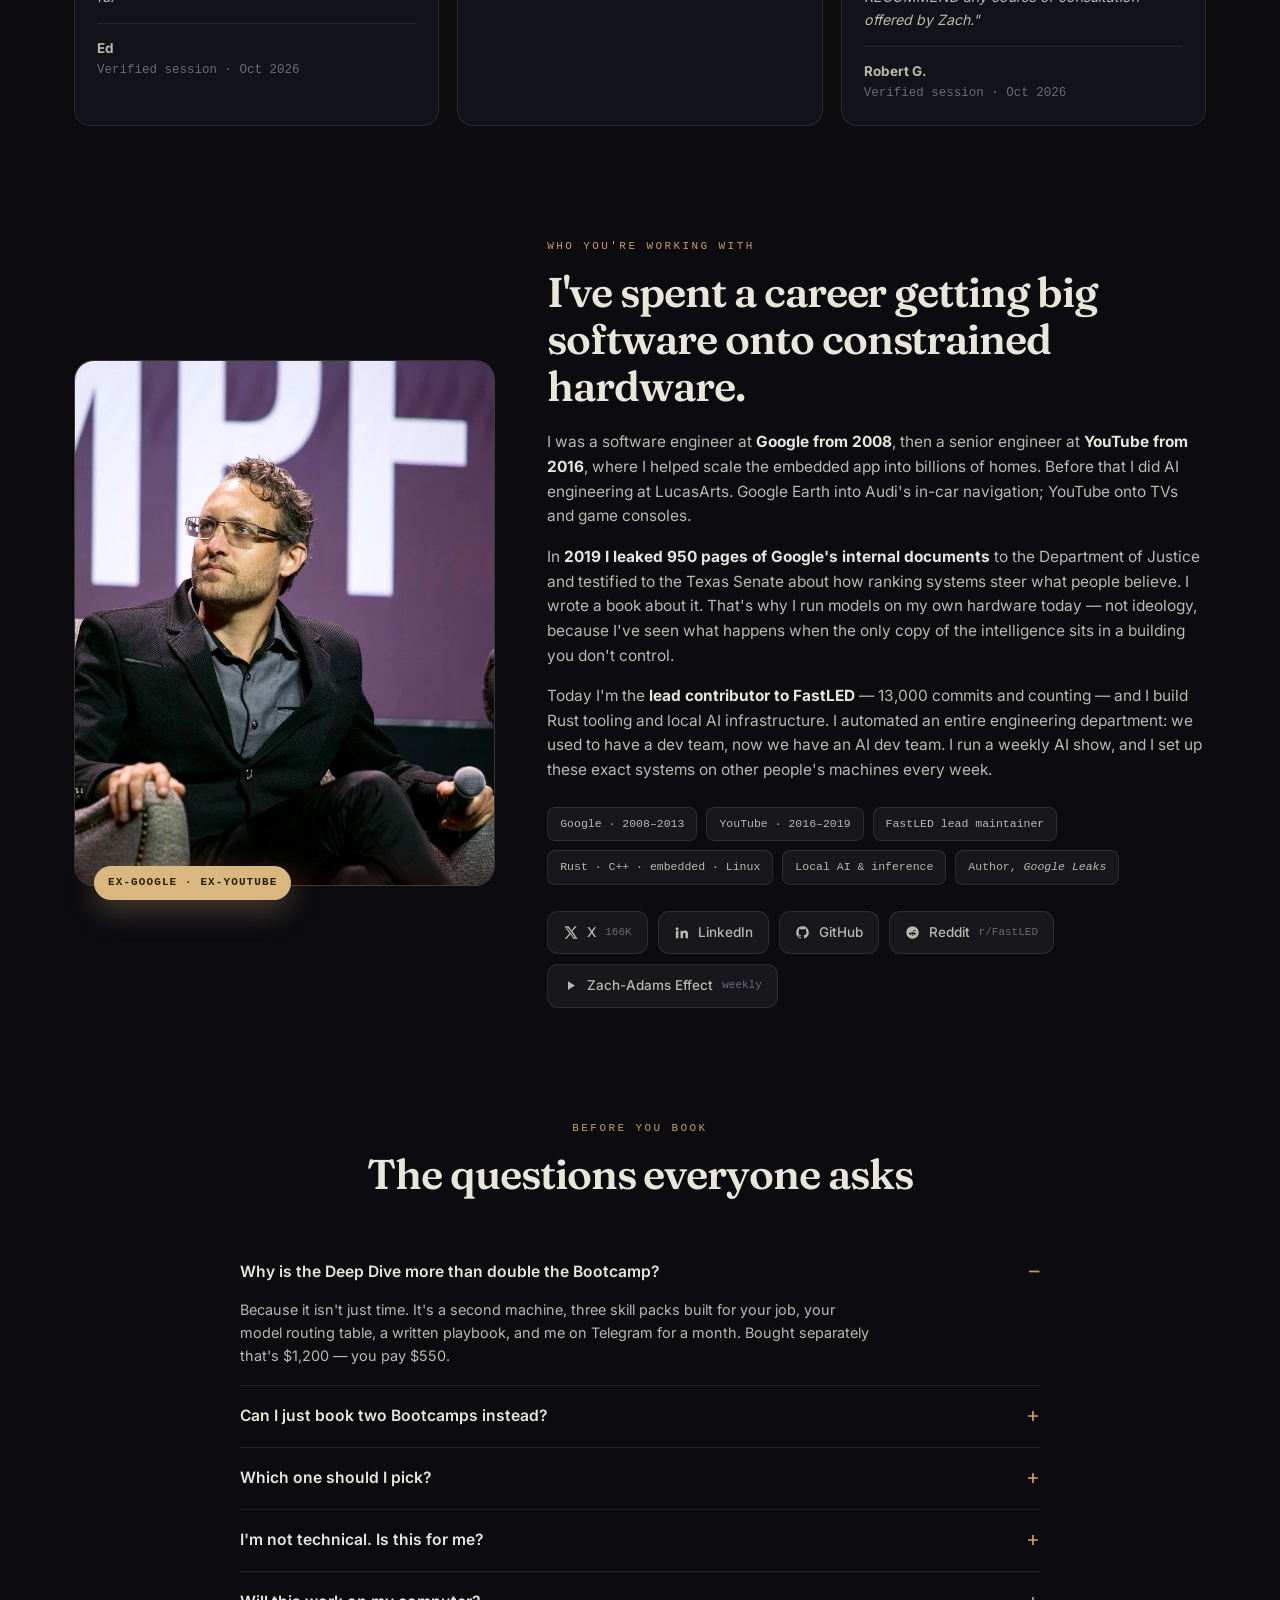
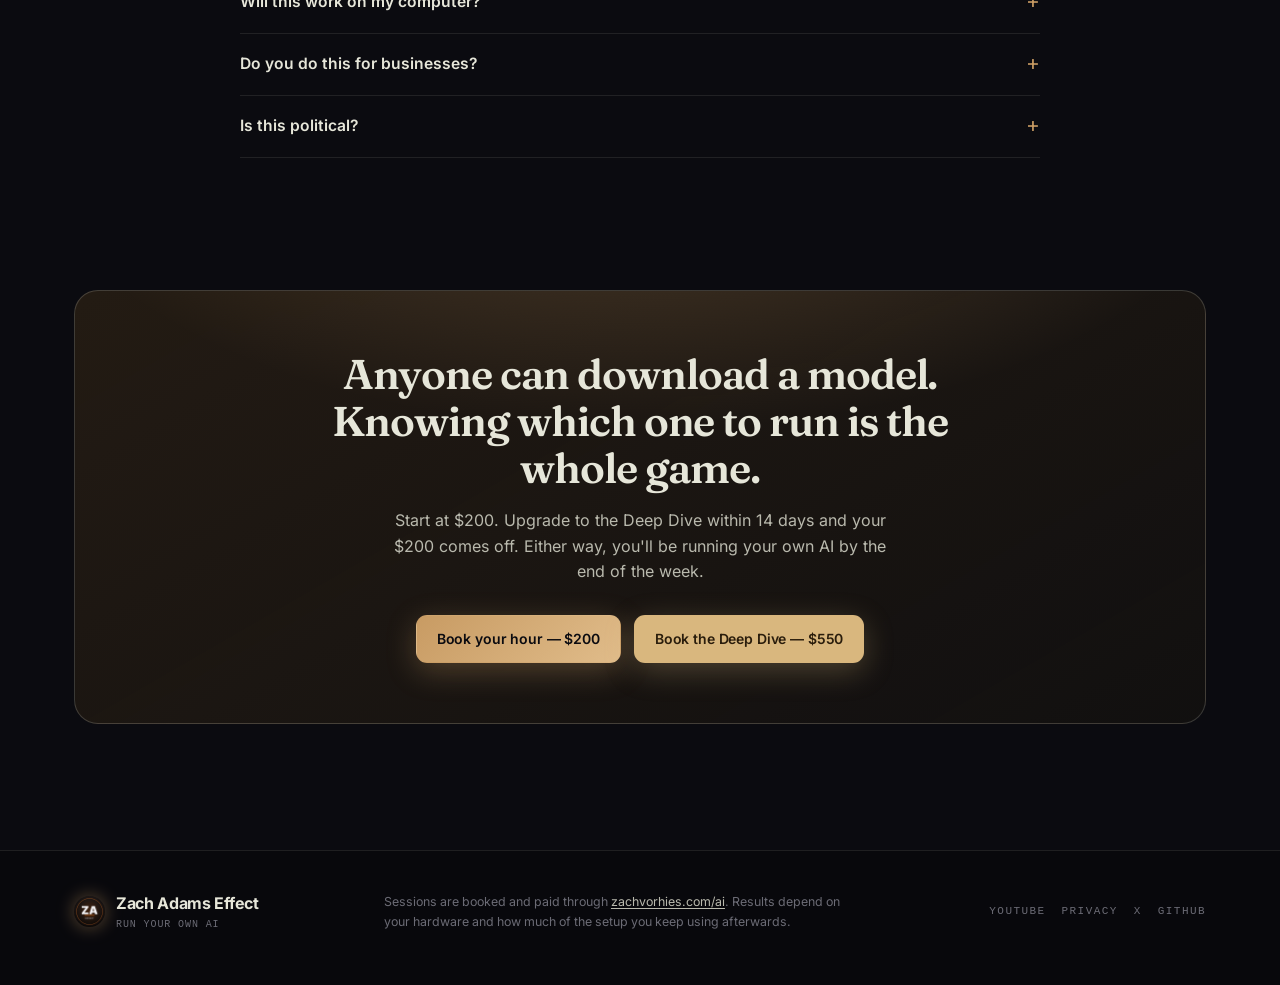
==== commit c2c9d724: "Hero: generated 'Watch latest episode' card; carousel shows previous episodes build_episodes.py rend" ====
--- a/index.html
+++ b/index.html
@@ -600,8 +600,23 @@
   header{background:rgba(13,13,20,.97);backdrop-filter:none;-webkit-backdrop-filter:none}
   .badge-float{background:rgba(20,18,16,.98);backdrop-filter:none;-webkit-backdrop-filter:none}
   .sticky-cta{background:rgba(13,13,20,.98);backdrop-filter:none;-webkit-backdrop-filter:none}
+  /* Three position:fixed 620-720px circles carrying filter:blur(110px) are
+     re-rasterised on every scroll frame on iOS, and the compositor can give up
+     and paint a blank surface -- the white viewport. The same ambience costs
+     nothing as a static gradient. */
+  .glow{display:none}
+  body{background-image:
+    radial-gradient(720px 720px at 8% -4%,var(--glow-1),transparent 68%),
+    radial-gradient(620px 620px at 104% 30%,var(--glow-2),transparent 68%),
+    radial-gradient(700px 700px at 22% 100%,rgba(217,183,126,.07),transparent 68%);
+    background-repeat:no-repeat}
+  /* long soft drop-shadows are cheap once, but they rasterise at device scale;
+     halve the radius on phones where the shadow is barely visible anyway */
+  .portrait img{filter:drop-shadow(0 14px 30px rgba(0,0,0,.72))}
 }
 </style>
+<noscript><style>.rv{opacity:1!important;transform:none!important}
+.boot>div{opacity:1!important;transform:none!important}</style></noscript>
 </head>
 <body>
 
@@ -642,6 +657,34 @@
         <span class="play" aria-hidden="true">▶</span>Watch on YouTube</a>
       <a class="btn btn-ghost" href="https://www.youtube.com/@ZachAdamsEffect?sub_confirmation=1" target="_blank" rel="noopener">Subscribe</a>
     </div>
+<!-- HERO-LATEST:BEGIN -->
+<!-- generated by scripts/build_episodes.py from the newest entry in episodes.json; do not edit by hand -->
+<style>
+.zl{margin:34px auto 0;width:100%;max-width:820px;display:grid;grid-template-columns:minmax(0,1.05fr) minmax(0,1fr);
+  gap:24px;align-items:center;text-align:left;background:linear-gradient(160deg,var(--surface-3),var(--surface));
+  border:1px solid var(--mint-line);border-radius:18px;padding:16px;box-shadow:0 18px 60px rgba(0,0,0,.35)}
+.zl-thumb{position:relative;display:block;aspect-ratio:16/9;border-radius:12px;overflow:hidden;background:#000}
+.zl-thumb picture{display:contents}
+.zl-thumb img{width:100%;height:100%;object-fit:cover;display:block;transition:transform .3s}
+.zl-thumb:hover img{transform:scale(1.03)}
+.zl-play{position:absolute;left:50%;top:50%;width:58px;height:58px;margin:-29px 0 0 -29px;border-radius:50%;
+  display:grid;place-items:center;background:rgba(11,11,16,.72);border:1px solid var(--mint-line);color:var(--accent-2);font-size:20px;padding-left:4px}
+.zl-kick{font-family:var(--mono);font-size:11px;letter-spacing:.16em;text-transform:uppercase;color:var(--accent-2);margin:0}
+.zl-title{font-family:var(--display);font-weight:600;font-size:clamp(1.25rem,2.4vw,1.6rem);line-height:1.25;margin:8px 0 18px}
+.zl-thumb:focus-visible{outline:2px solid var(--accent-2);outline-offset:3px}
+@media(max-width:700px){.zl{grid-template-columns:1fr;gap:16px;padding:12px;margin-top:28px}.zl-body{padding:0 4px 6px}
+  .zl .btn{width:100%;justify-content:center}}
+@media(prefers-reduced-motion:reduce){.zl-thumb img{transition:none}}
+</style>
+    <article class="zl" aria-labelledby="zl-title">
+      <a class="zl-thumb" href="/episodes/171/" tabindex="-1" aria-hidden="true"><picture><source type="image/avif" srcset="/assets/thumbs/ILF5shEX-fg.avif"><img src="/assets/thumbs/ILF5shEX-fg.webp" alt="Thumbnail for episode 171: AI Job Wipeout, Evil AI" width="480" height="270" fetchpriority="high" decoding="async"></picture><span class="zl-play">▶</span></a>
+      <div class="zl-body">
+        <p class="zl-kick">Latest · Episode 171 · <time datetime="2026-11-03">Nov 3, 2026</time></p>
+        <h3 class="zl-title" id="zl-title">AI Job Wipeout, Evil AI</h3>
+        <a class="btn btn-primary" href="/episodes/171/"><span class="play" aria-hidden="true">▶</span>Watch latest episode</a>
+      </div>
+    </article>
+<!-- HERO-LATEST:END -->
   </div>
 </section>
 
@@ -678,52 +721,45 @@
 .ep-title{padding:0 14px;font-weight:600;font-size:16px;line-height:1.35}
 .eps-status{position:absolute;width:1px;height:1px;overflow:hidden;clip:rect(0 0 0 0)}
 </style>
-<section class="eps" id="episodes" aria-roledescription="carousel" aria-label="Latest episodes">
+<section class="eps" id="episodes" aria-roledescription="carousel" aria-label="Previous episodes">
   <div class="wrap">
     <div class="eps-head">
-      <div><h2>Latest episodes</h2><a href="/episodes/">All episodes →</a></div>
+      <div><h2>Previous episodes</h2><a href="/episodes/">All episodes →</a></div>
       <div class="eps-nav" hidden>
-        <button type="button" data-dir="-1" aria-label="Previous episodes" aria-controls="eps-track">‹</button>
-        <button type="button" data-dir="1" aria-label="Next episodes" aria-controls="eps-track">›</button>
+        <button type="button" data-dir="-1" aria-label="Scroll to newer episodes" aria-controls="eps-track">‹</button>
+        <button type="button" data-dir="1" aria-label="Scroll to older episodes" aria-controls="eps-track">›</button>
       </div>
     </div>
     <ul class="eps-track" id="eps-track" tabindex="0" aria-label="Episodes, newest first. Use the arrow keys to scroll.">
-      <li class="ep-slide" role="group" aria-roledescription="slide" aria-label="1 of 6">
-        <a class="ep-card" href="/episodes/171/">
-          <span class="ep-thumb"><picture><source type="image/avif" srcset="/assets/thumbs/ILF5shEX-fg.avif"><img src="/assets/thumbs/ILF5shEX-fg.webp" alt="" width="480" height="270" loading="eager" decoding="async"></picture><span class="ep-play" aria-hidden="true">▶</span></span>
-          <span class="ep-meta"><span class="ep-num">Ep. 171 · Latest</span> · <time datetime="2026-11-03">Nov 3, 2026</time></span>
-          <span class="ep-title">AI Job Wipeout, Evil AI</span>
-        </a>
-      </li>
-      <li class="ep-slide" role="group" aria-roledescription="slide" aria-label="2 of 6">
+      <li class="ep-slide" role="group" aria-roledescription="slide" aria-label="1 of 5">
         <a class="ep-card" href="/episodes/169/">
-          <span class="ep-thumb"><picture><source type="image/avif" srcset="/assets/thumbs/Dz5PLl3Etxw.avif"><img src="/assets/thumbs/Dz5PLl3Etxw.webp" alt="" width="480" height="270" loading="lazy" decoding="async"></picture><span class="ep-play" aria-hidden="true">▶</span></span>
+          <span class="ep-thumb"><picture><source type="image/avif" srcset="/assets/thumbs/Dz5PLl3Etxw.avif"><img src="/assets/thumbs/Dz5PLl3Etxw.webp" alt="" width="480" height="270" loading="eager" decoding="async"></picture><span class="ep-play" aria-hidden="true">▶</span></span>
           <span class="ep-meta"><span class="ep-num">Ep. 169</span> · <time datetime="2026-10-23">Oct 23, 2026</time></span>
           <span class="ep-title">The AI Security Apocalypse</span>
         </a>
       </li>
-      <li class="ep-slide" role="group" aria-roledescription="slide" aria-label="3 of 6">
+      <li class="ep-slide" role="group" aria-roledescription="slide" aria-label="2 of 5">
         <a class="ep-card" href="/episodes/168/">
           <span class="ep-thumb"><picture><source type="image/avif" srcset="/assets/thumbs/YpbLtEfmCK4.avif"><img src="/assets/thumbs/YpbLtEfmCK4.webp" alt="" width="480" height="270" loading="lazy" decoding="async"></picture><span class="ep-play" aria-hidden="true">▶</span></span>
           <span class="ep-meta"><span class="ep-num">Ep. 168</span> · <time datetime="2026-10-17">Oct 17, 2026</time></span>
           <span class="ep-title">Banned by OBS, Zach Rebuilds It in Rust</span>
         </a>
       </li>
-      <li class="ep-slide" role="group" aria-roledescription="slide" aria-label="4 of 6">
+      <li class="ep-slide" role="group" aria-roledescription="slide" aria-label="3 of 5">
         <a class="ep-card" href="/episodes/164/">
           <span class="ep-thumb"><picture><source type="image/avif" srcset="/assets/thumbs/8NBQDgy1rnI.avif"><img src="/assets/thumbs/8NBQDgy1rnI.webp" alt="" width="480" height="270" loading="lazy" decoding="async"></picture><span class="ep-play" aria-hidden="true">▶</span></span>
           <span class="ep-meta"><span class="ep-num">Ep. 164</span> · <time datetime="2026-10-09">Oct 9, 2026</time></span>
           <span class="ep-title">Local AI Revolution: Modded GPUs...</span>
         </a>
       </li>
-      <li class="ep-slide" role="group" aria-roledescription="slide" aria-label="5 of 6">
+      <li class="ep-slide" role="group" aria-roledescription="slide" aria-label="4 of 5">
         <a class="ep-card" href="/episodes/161/">
           <span class="ep-thumb"><picture><source type="image/avif" srcset="/assets/thumbs/SqCBmuGSM9E.avif"><img src="/assets/thumbs/SqCBmuGSM9E.webp" alt="" width="480" height="270" loading="lazy" decoding="async"></picture><span class="ep-play" aria-hidden="true">▶</span></span>
           <span class="ep-meta"><span class="ep-num">Ep. 161</span> · <time datetime="2026-10-04">Oct 4, 2026</time></span>
           <span class="ep-title">Local AI Breakthroughs...</span>
         </a>
       </li>
-      <li class="ep-slide" role="group" aria-roledescription="slide" aria-label="6 of 6">
+      <li class="ep-slide" role="group" aria-roledescription="slide" aria-label="5 of 5">
         <a class="ep-card" href="/episodes/153/">
           <span class="ep-thumb"><picture><source type="image/avif" srcset="/assets/thumbs/YJaaRIIFNEs.avif"><img src="/assets/thumbs/YJaaRIIFNEs.webp" alt="" width="480" height="270" loading="lazy" decoding="async"></picture><span class="ep-play" aria-hidden="true">▶</span></span>
           <span class="ep-meta"><span class="ep-num">Ep. 153</span> · <time datetime="2026-09-18">Sep 18, 2026</time></span>
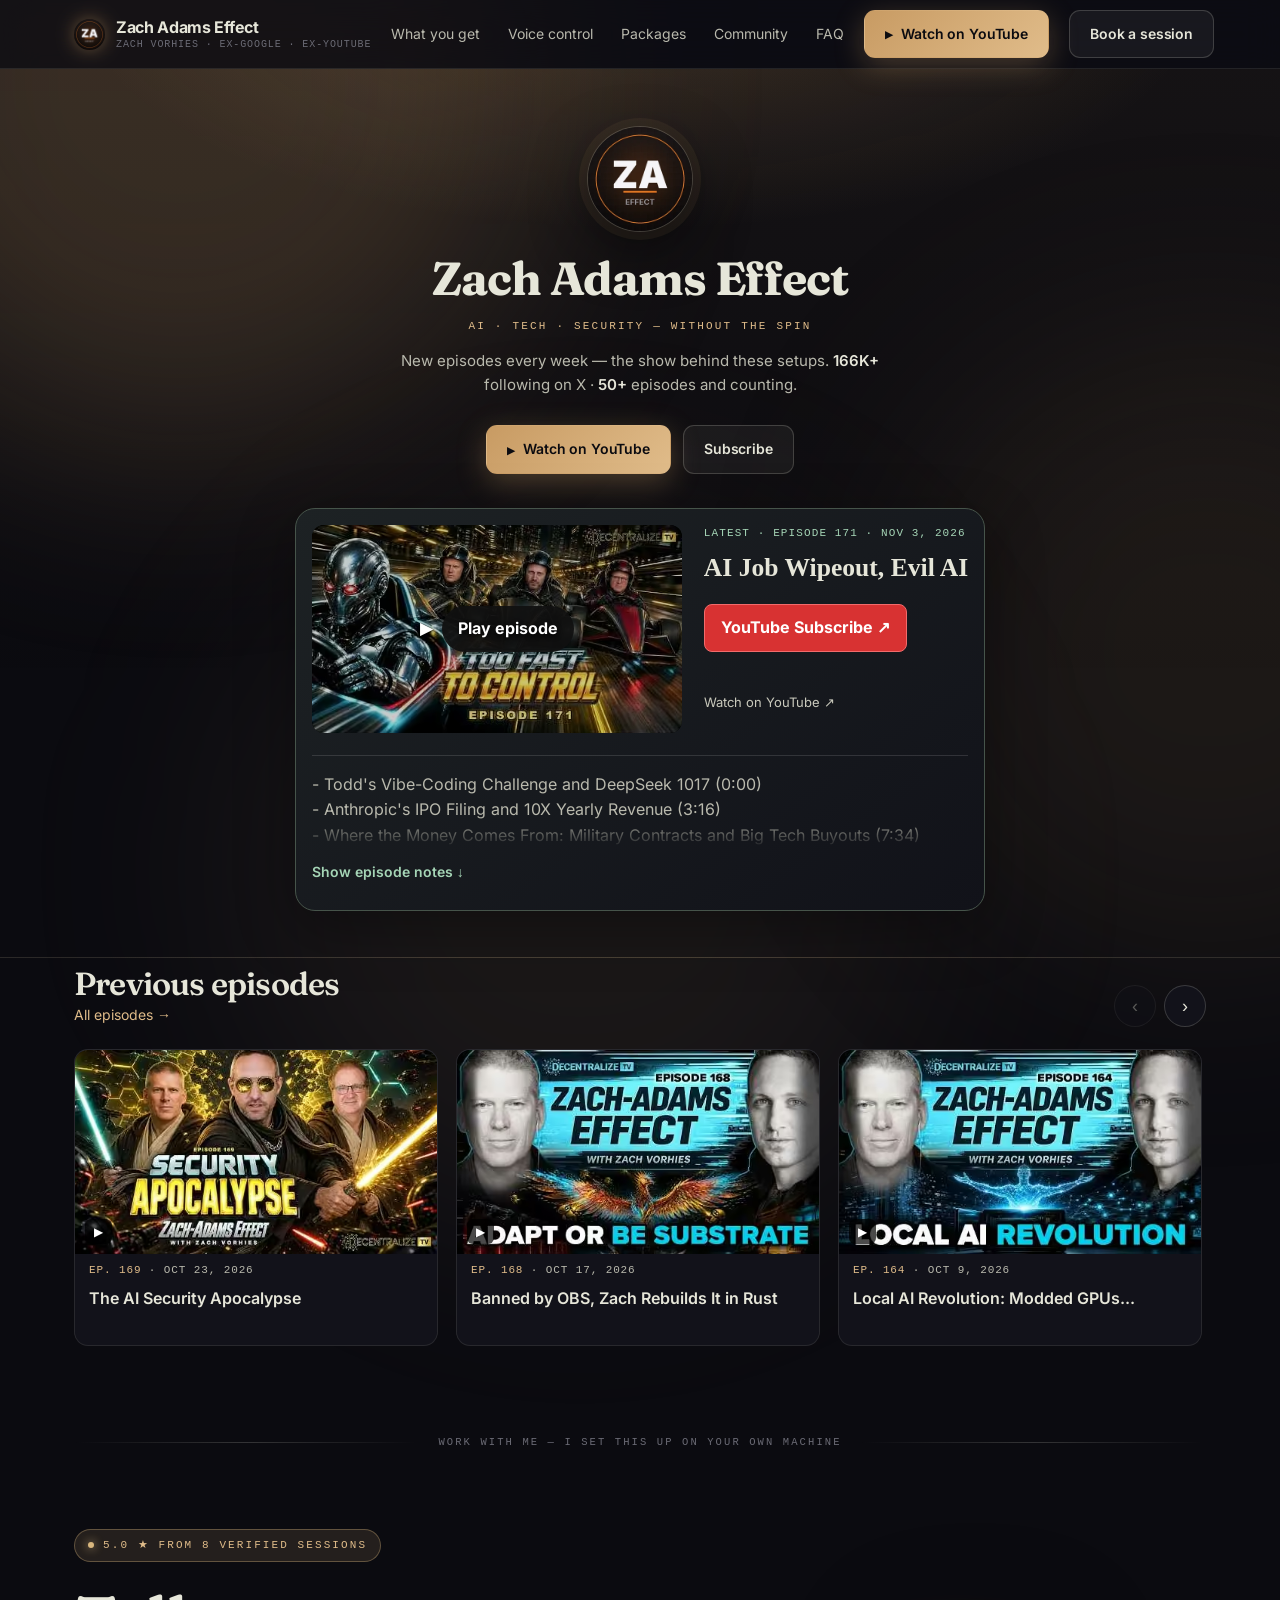
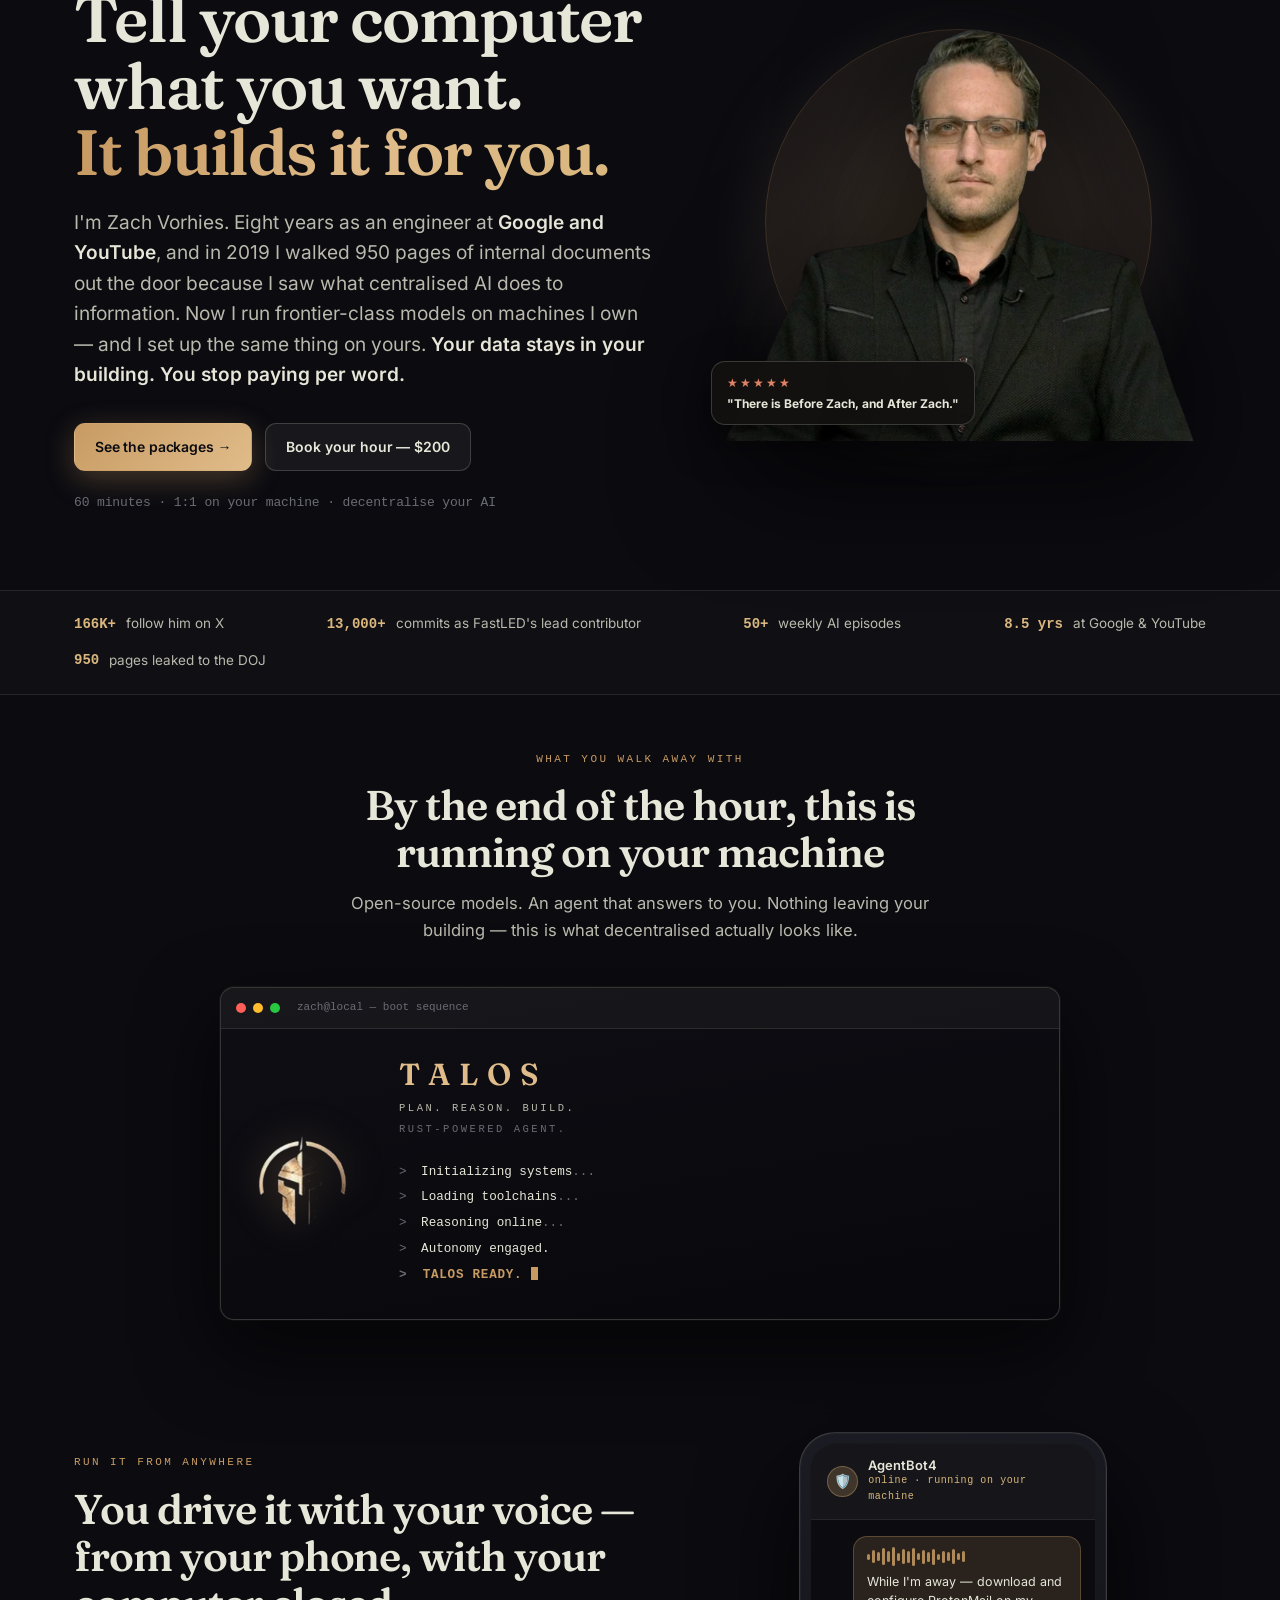
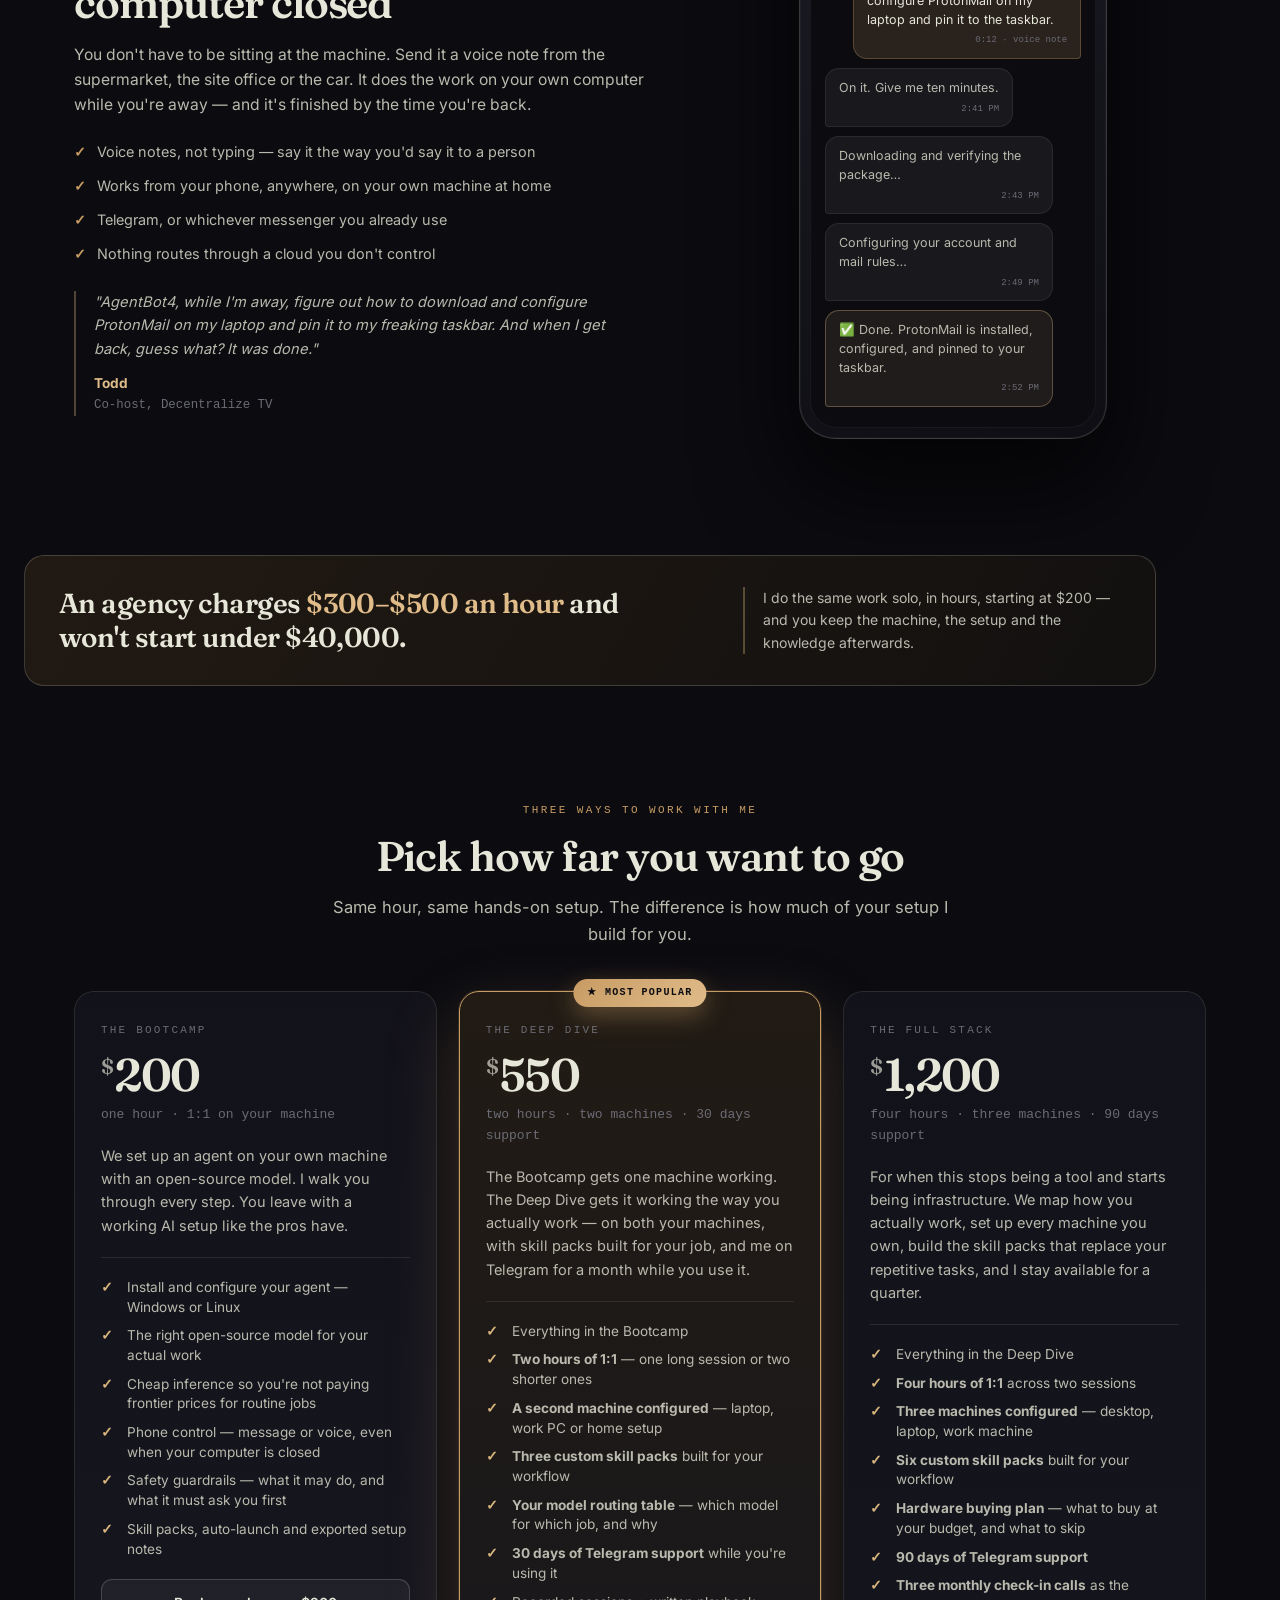
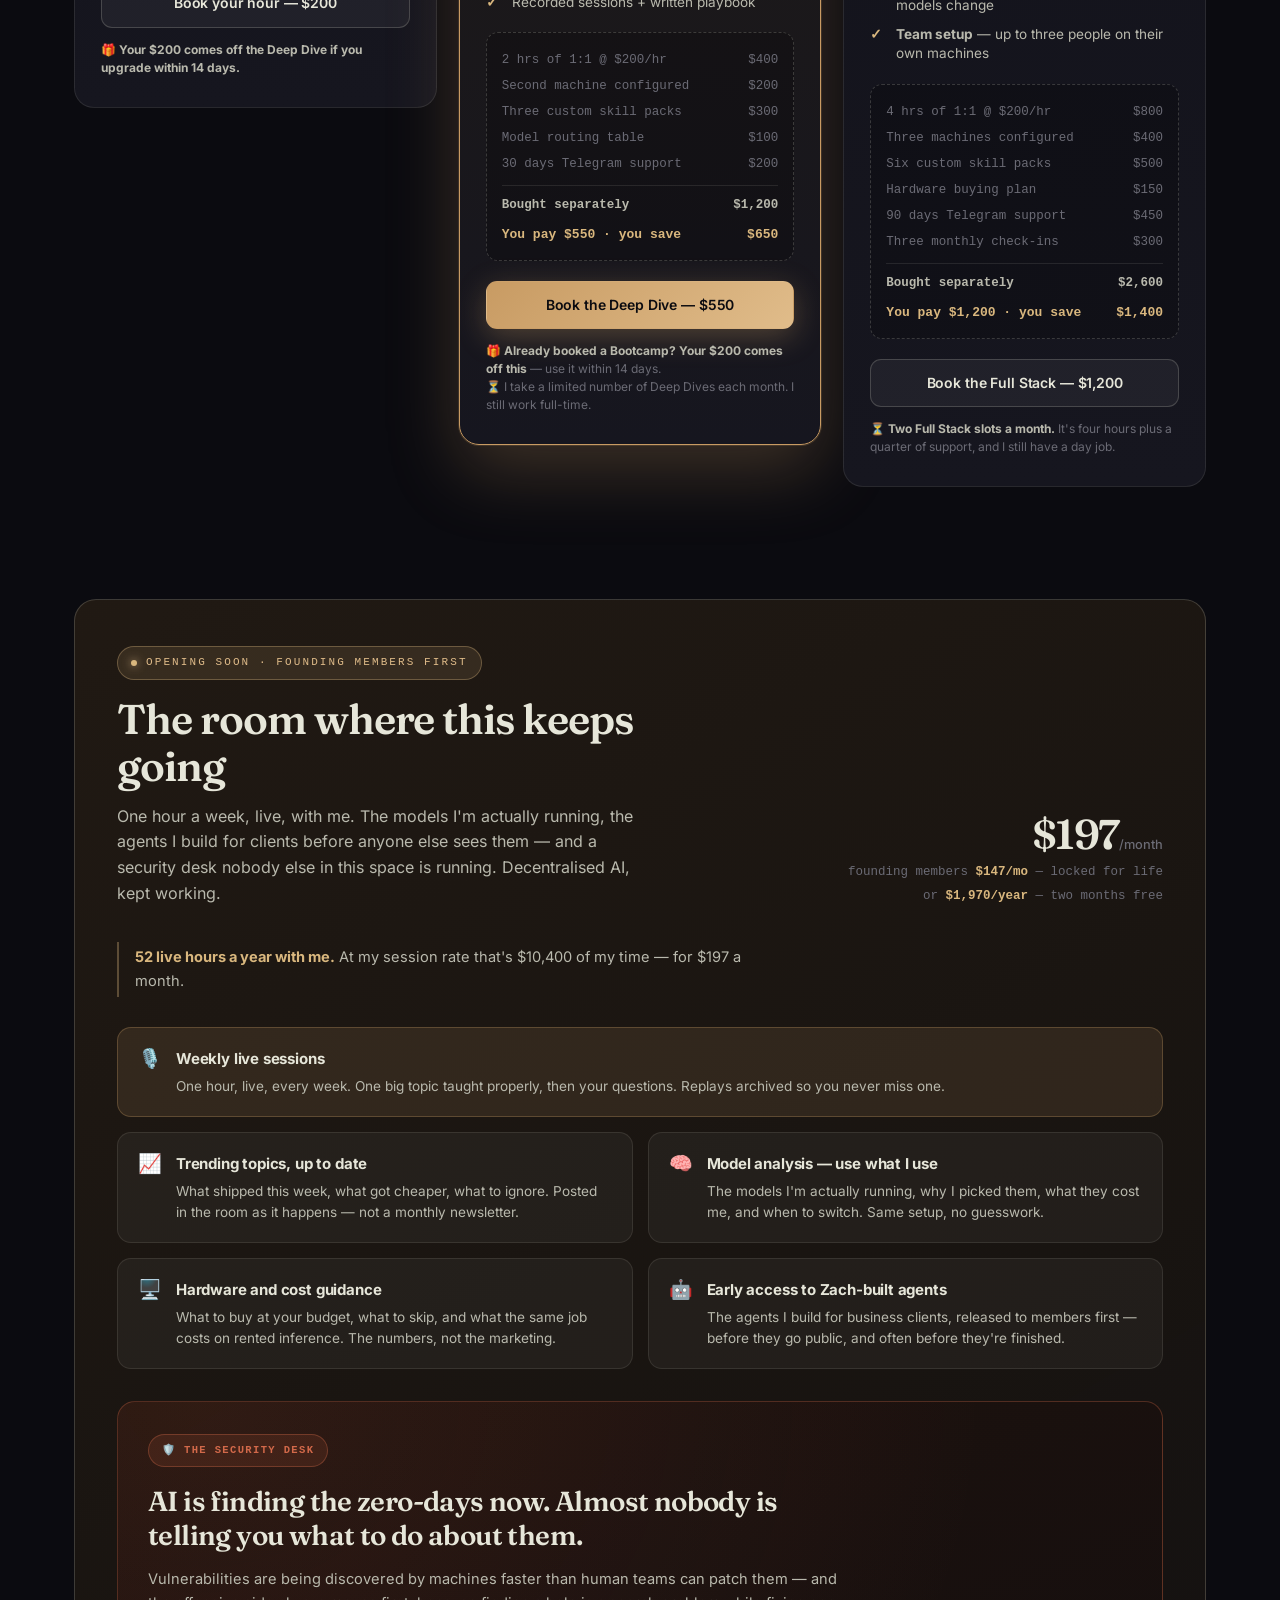
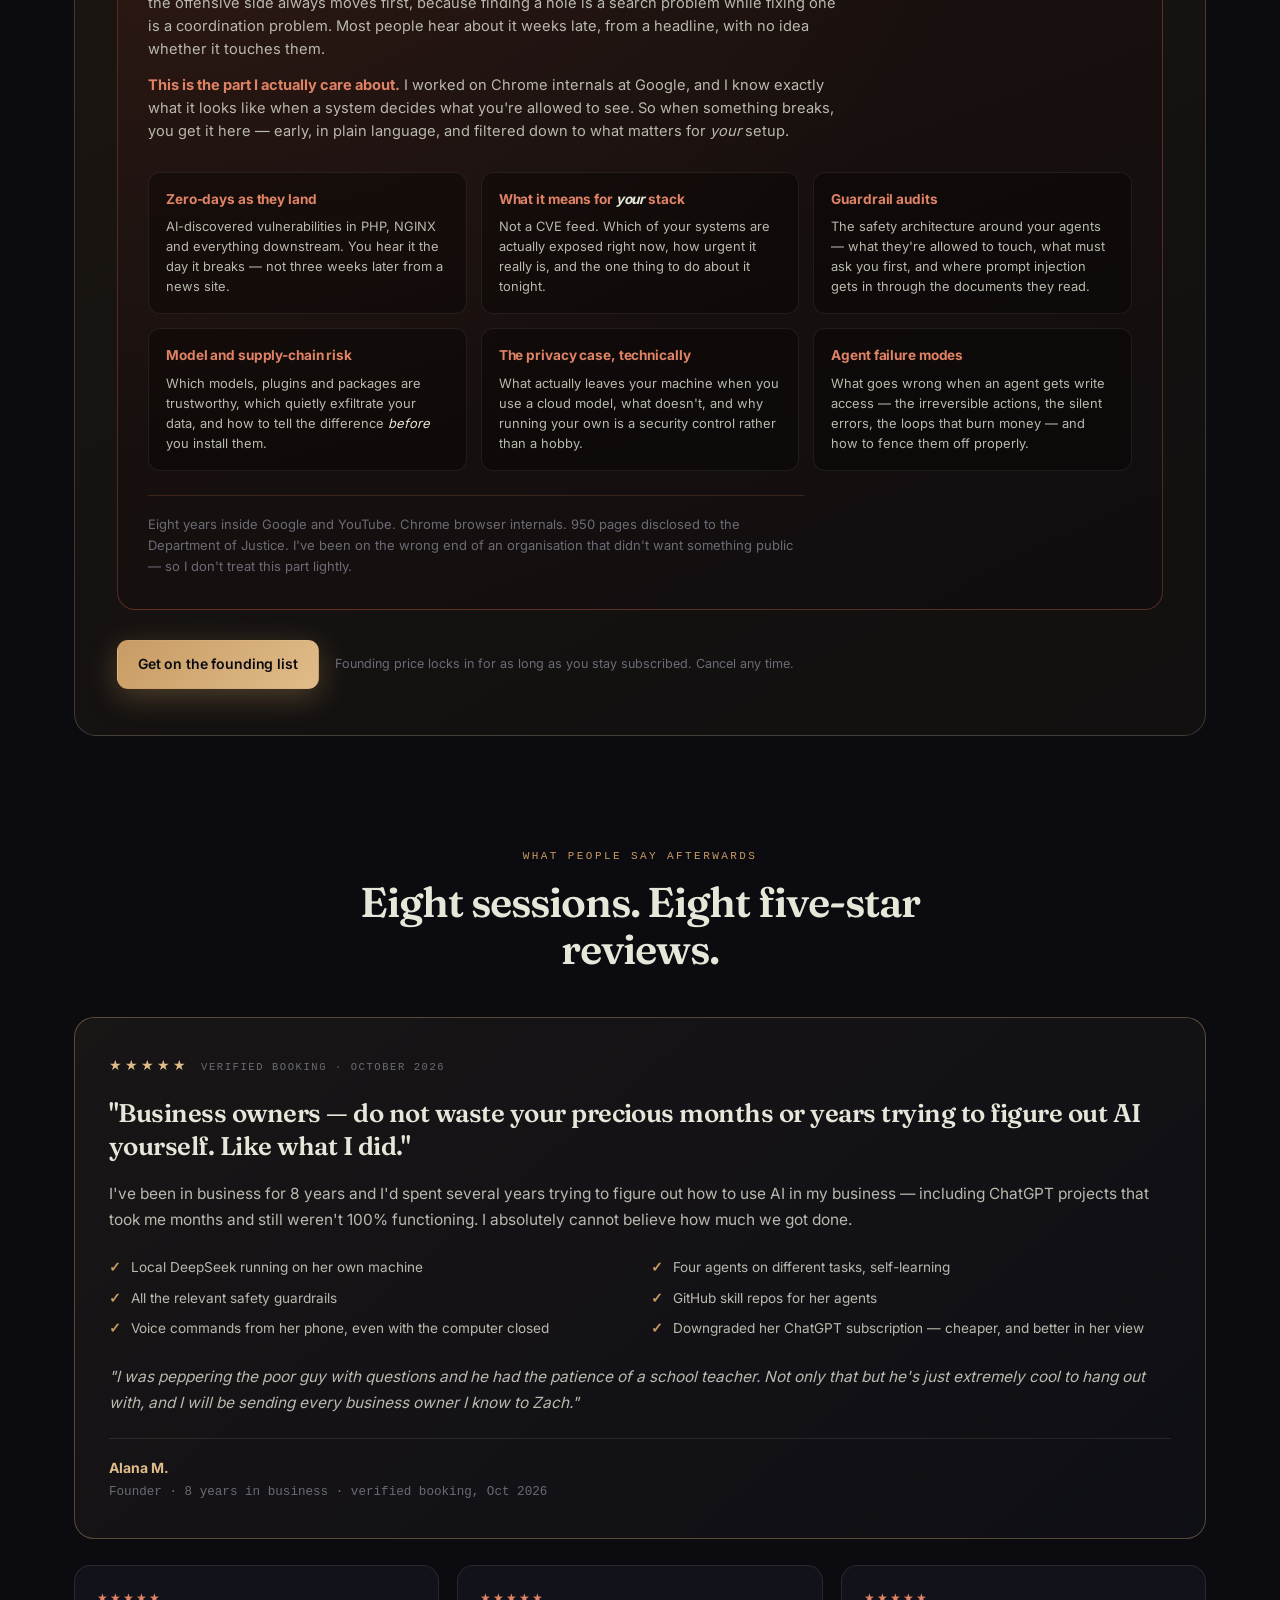
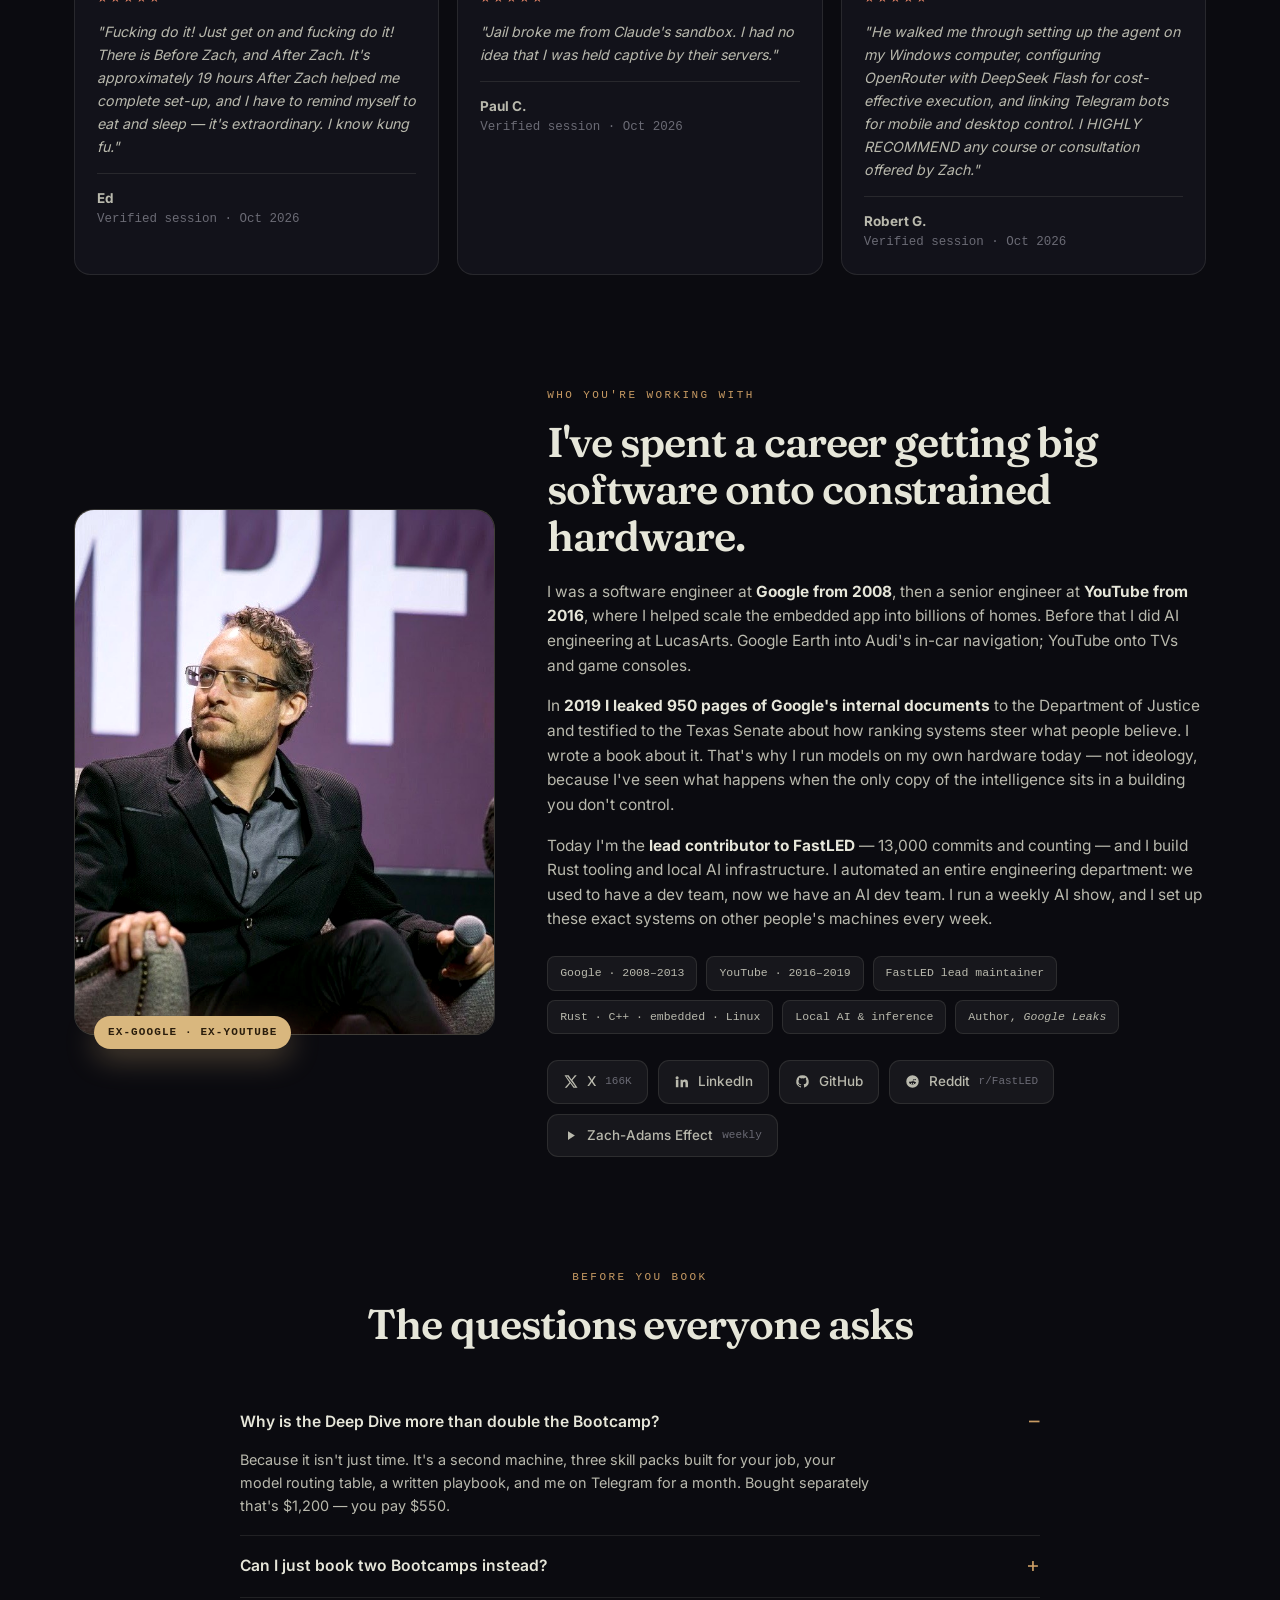
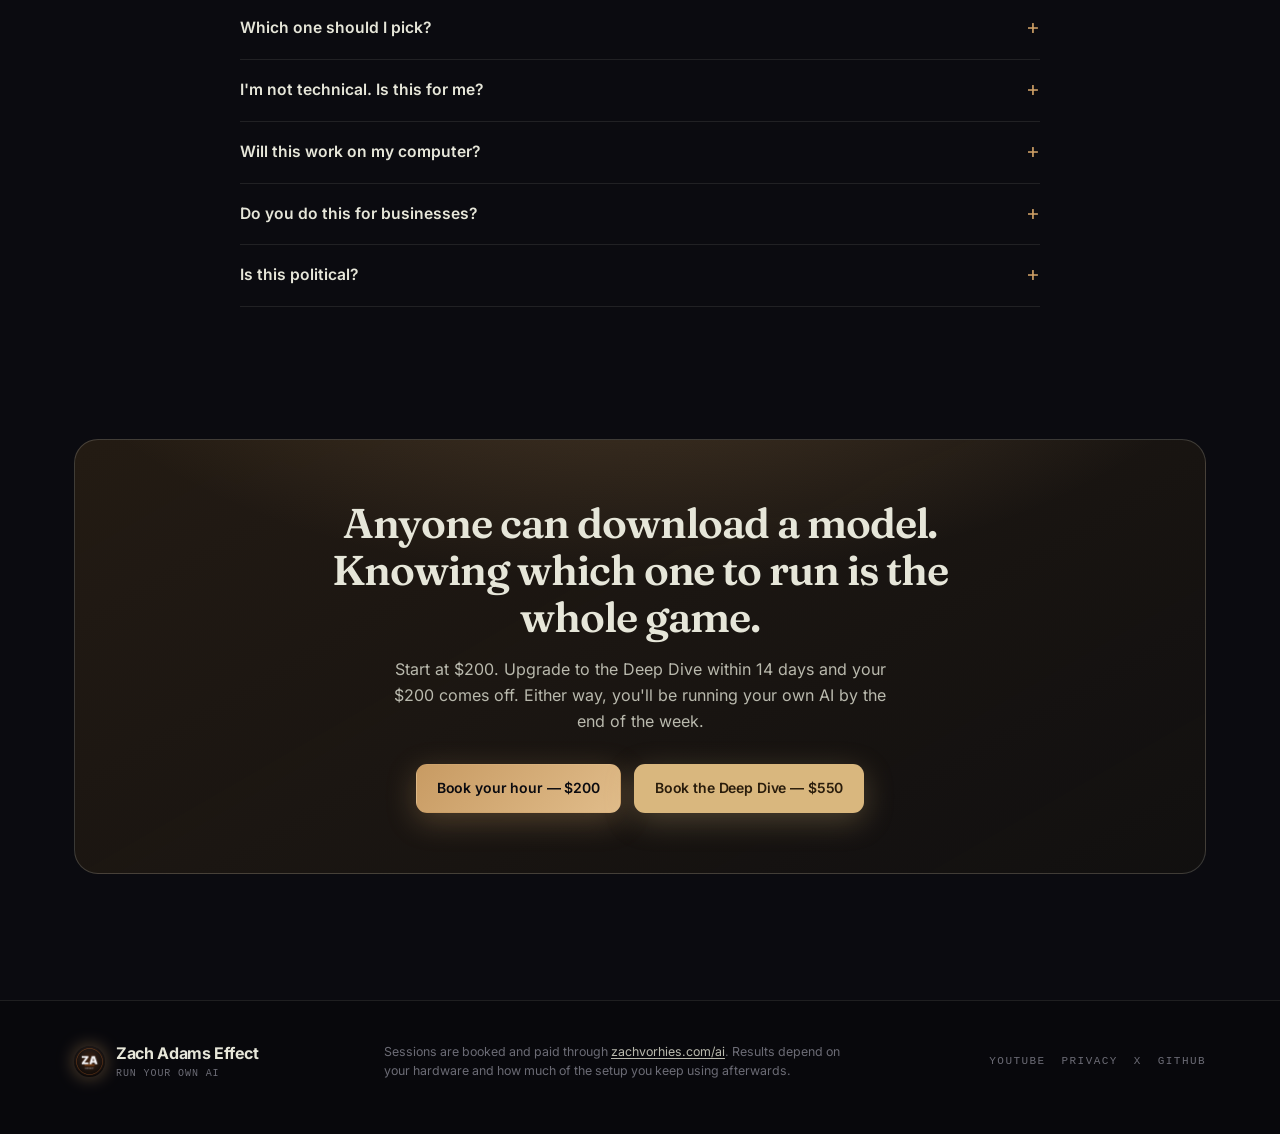
==== commit 5b1bca0a: "Add lite hero playback and balanced static episode discovery" ====
--- a/index.html
+++ b/index.html
@@ -658,32 +658,36 @@
       <a class="btn btn-ghost" href="https://www.youtube.com/@ZachAdamsEffect?sub_confirmation=1" target="_blank" rel="noopener">Subscribe</a>
     </div>
 <!-- HERO-LATEST:BEGIN -->
-<!-- generated by scripts/build_episodes.py from the newest entry in episodes.json; do not edit by hand -->
-<style>
-.zl{margin:34px auto 0;width:100%;max-width:820px;display:grid;grid-template-columns:minmax(0,1.05fr) minmax(0,1fr);
-  gap:24px;align-items:center;text-align:left;background:linear-gradient(160deg,var(--surface-3),var(--surface));
-  border:1px solid var(--mint-line);border-radius:18px;padding:16px;box-shadow:0 18px 60px rgba(0,0,0,.35)}
-.zl-thumb{position:relative;display:block;aspect-ratio:16/9;border-radius:12px;overflow:hidden;background:#000}
-.zl-thumb picture{display:contents}
-.zl-thumb img{width:100%;height:100%;object-fit:cover;display:block;transition:transform .3s}
-.zl-thumb:hover img{transform:scale(1.03)}
-.zl-play{position:absolute;left:50%;top:50%;width:58px;height:58px;margin:-29px 0 0 -29px;border-radius:50%;
-  display:grid;place-items:center;background:rgba(11,11,16,.72);border:1px solid var(--mint-line);color:var(--accent-2);font-size:20px;padding-left:4px}
-.zl-kick{font-family:var(--mono);font-size:11px;letter-spacing:.16em;text-transform:uppercase;color:var(--accent-2);margin:0}
-.zl-title{font-family:var(--display);font-weight:600;font-size:clamp(1.25rem,2.4vw,1.6rem);line-height:1.25;margin:8px 0 18px}
-.zl-thumb:focus-visible{outline:2px solid var(--accent-2);outline-offset:3px}
-@media(max-width:700px){.zl{grid-template-columns:1fr;gap:16px;padding:12px;margin-top:28px}.zl-body{padding:0 4px 6px}
-  .zl .btn{width:100%;justify-content:center}}
-@media(prefers-reduced-motion:reduce){.zl-thumb img{transition:none}}
-</style>
-    <article class="zl" aria-labelledby="zl-title">
-      <a class="zl-thumb" href="/episodes/171/" tabindex="-1" aria-hidden="true"><picture><source type="image/avif" srcset="/assets/thumbs/ILF5shEX-fg.avif"><img src="/assets/thumbs/ILF5shEX-fg.webp" alt="Thumbnail for episode 171: AI Job Wipeout, Evil AI" width="480" height="270" fetchpriority="high" decoding="async"></picture><span class="zl-play">▶</span></a>
-      <div class="zl-body">
-        <p class="zl-kick">Latest · Episode 171 · <time datetime="2026-11-03">Nov 3, 2026</time></p>
-        <h3 class="zl-title" id="zl-title">AI Job Wipeout, Evil AI</h3>
-        <a class="btn btn-primary" href="/episodes/171/"><span class="play" aria-hidden="true">▶</span>Watch latest episode</a>
-      </div>
-    </article>
+<link rel="stylesheet" href="/assets/episodes.css">
+<article class="zl" aria-labelledby="zl-title">
+  <div class="zl-player" data-video="ILF5shEX-fg" data-mp4="">
+    <a class="zl-shim" href="https://www.youtube.com/watch?v=ILF5shEX-fg" aria-label="Play episode 171 on YouTube"><picture><source type="image/avif" srcset="/assets/thumbs/ILF5shEX-fg.avif"><img src="/assets/thumbs/ILF5shEX-fg.webp" alt="" width="480" height="270" fetchpriority="high"></picture><span class="zl-play">▶ <span>Play episode</span></span></a>
+  </div>
+  <div class="zl-body"><p class="zl-kick">Latest · Episode 171 · Nov 3, 2026</p>
+    <h3 id="zl-title">AI Job Wipeout, Evil AI</h3>
+    <a class="subscribe" href="https://www.youtube.com/@ZachAdamsEffect?sub_confirmation=1">YouTube Subscribe ↗</a>
+    <p class="player-status" role="status"></p>
+    <a class="watch-backup" href="https://www.youtube.com/watch?v=ILF5shEX-fg" target="_blank" rel="noopener">Watch on YouTube ↗</a>
+  </div>
+  <div class="zl-info"><p class="notes-teaser sr-only" hidden>- Todd&#x27;s Vibe-Coding Challenge and DeepSeek 1017 (0:00) - Anthropic&#x27;s IPO Filing and 10X Yearly Revenue (3:16)</p><div id="episode-snippet" class="snippet"><div class="desc">- Todd&#x27;s Vibe-Coding Challenge and DeepSeek 1017 (0:00)
+- Anthropic&#x27;s IPO Filing and 10X Yearly Revenue (3:16)
+- Where the Money Comes From: Military Contracts and Big Tech Buyouts (7:34)
+- A $2 Trillion Valuation and the Recursive Self-Improving Loop (9:48)
+- The AI Job Wipeout and Structural Unemployment (14:24)
+- Zach&#x27;s Midterm Prediction: Two Presidents and a System Reset (19:38)
+- Todd&#x27;s Audit Raid Video Game for My575E.com (24:07)
+- Mike&#x27;s Decentralize.TV Video Game (27:42)
+- The Anti-AI Backlash and the OBS Rust Project (31:48)
+- Zach&#x27;s AI Consulting at ZachVorhies.com/AI (35:49)
+- Mike&#x27;s GPU-Free AI Knowledge Engine (40:01)
+- Two Flipped Neurons Turn an AI Evil (44:54)
+- After Party: Going Off-Grid with Solar and Batteries (56:50)
+- Todd&#x27;s One-Year Food Kit Arrives (1:07:08)
+- Protecting Assets with a California UNA (1:14:03)</div></div>
+    <button class="disclosure" hidden aria-expanded="false" aria-controls="episode-snippet">Show episode notes ↓</button>
+  </div>
+</article>
+<script src="/assets/js/hero.js" defer></script>
 <!-- HERO-LATEST:END -->
   </div>
 </section>
--- a/assets/episodes.css
+++ b/assets/episodes.css
@@ -0,0 +1,18 @@
+.zl{margin:34px auto 0;max-width:900px;text-align:left;background:linear-gradient(145deg,#1d2224,#111219);border:1px solid #46544a;border-radius:20px;padding:16px;box-shadow:0 18px 60px #0005;display:grid;grid-template-columns:1.4fr 1fr;gap:22px;color:#e6e6d9}
+.zl-player{position:relative;aspect-ratio:16/9;background:#000;border-radius:12px;overflow:hidden;align-self:start}
+.zl-shim{display:block;position:absolute;inset:0;z-index:2;color:#fff;transition:opacity .35s}
+.zl-player img{display:block;width:100%;height:100%;object-fit:cover}
+.zl-player iframe,.zl-player video{position:absolute;inset:0;width:100%;height:100%;border:0;opacity:0;transition:opacity .35s}
+.zl-player.ready iframe,.zl-player video{opacity:1}.zl-player.ready .zl-shim{opacity:0;pointer-events:none}
+.zl-play{position:absolute;inset:0;display:flex;align-items:center;justify-content:center;gap:10px;background:#0003;font-weight:700;text-shadow:0 2px 5px #000}.zl-play span{background:#111e;padding:10px 16px;border-radius:30px}
+.zl-kick{font:11px/1.6 ui-monospace,monospace;text-transform:uppercase;letter-spacing:.1em;color:#a5d5b6;margin:0}.zl h3{font:600 clamp(1.25rem,2.4vw,1.6rem)/1.25 Georgia,serif;margin:10px 0 20px}
+.subscribe{display:inline-flex;align-items:center;background:#d83232;color:#fff!important;border:1px solid #f26b6b;border-radius:8px;padding:10px 16px;font-weight:700;text-decoration:none;min-height:44px}.subscribe:hover{background:#b92323}
+.player-status{font-size:13px;color:#e0bc8a;min-height:1.6em;margin:8px 0}.watch-backup{font-size:13px;color:#c9c9bc}.zl-info{grid-column:1/-1;border-top:1px solid #ffffff20;padding-top:16px}.snippet{overflow:hidden;transition:max-height .3s ease}.snippet.collapsed{max-height:4.8em;mask-image:linear-gradient(#000 55%,transparent)}.desc{white-space:pre-line;line-height:1.6;color:#b9b9ad}.disclosure{background:none;border:0;color:#a5d5b6;padding:12px 0;cursor:pointer;font:inherit;font-size:14px;font-weight:600;line-height:1.5;min-height:44px}
+:where(.zl a,.disclosure,.subscribe,.load-more,.feed a,.episode-watch):focus-visible{outline:3px solid #e0bc8a;outline-offset:4px}
+.feed{list-style:none;padding:0;display:grid;grid-template-columns:repeat(3,minmax(0,1fr));gap:20px}.feed .ep-slide{min-width:0}.feed-controls{display:flex;gap:24px;align-items:center;margin:28px 0}.load-more{display:inline-block;background:#253c30;border:1px solid #658b72;border-radius:8px;padding:12px 24px;color:#fff;text-decoration:none}.load-more[aria-disabled=true]{opacity:.6}.episode-watch{display:block;position:relative;aspect-ratio:16/9;margin-bottom:20px}.episode-watch img{width:100%;height:100%;object-fit:cover;border-radius:12px}.episode-watch span{position:absolute;bottom:20px;left:20px;padding:12px;background:#111e;color:white;border-radius:8px}
+@media(max-width:700px){.zl{grid-template-columns:1fr;padding:12px;gap:16px}.zl-body{padding:0 4px}.feed{grid-template-columns:1fr}.zl .subscribe{justify-content:center;width:100%}body{padding-bottom:calc(90px + env(safe-area-inset-bottom))}.zl-info{padding:16px 4px 0}}
+@media(prefers-reduced-motion:reduce){.zl-shim,.zl-player iframe,.snippet{transition:none}}
+[hidden]{display:none!important}
+.sr-only{position:absolute;width:1px;height:1px;overflow:hidden;clip-path:inset(50%);white-space:nowrap}
+
+.feed .ep-card{background:#14151d;border:1px solid #30313c;color:#e6e6d9}.feed .ep-card:hover{border-color:#86b096}.feed .ep-meta{color:#b9b9ad}.feed .ep-num{color:#a5d5b6}
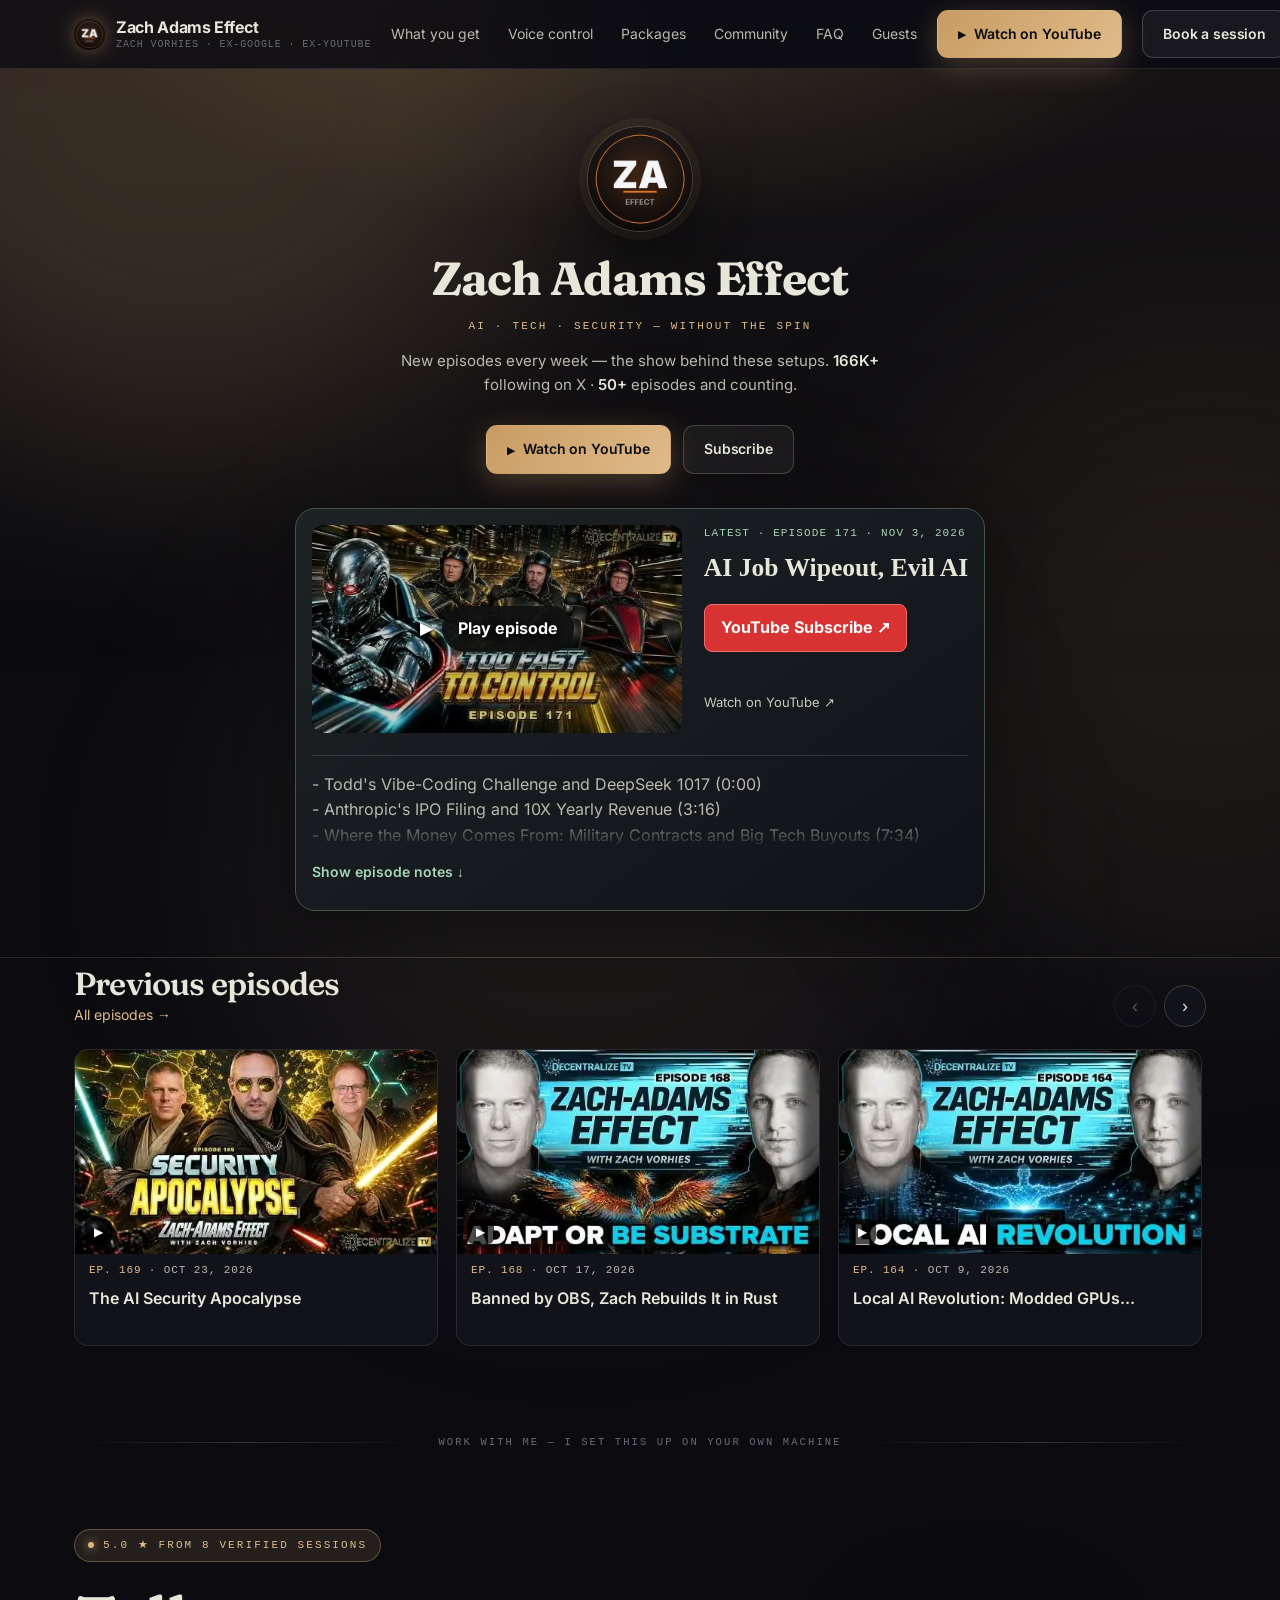
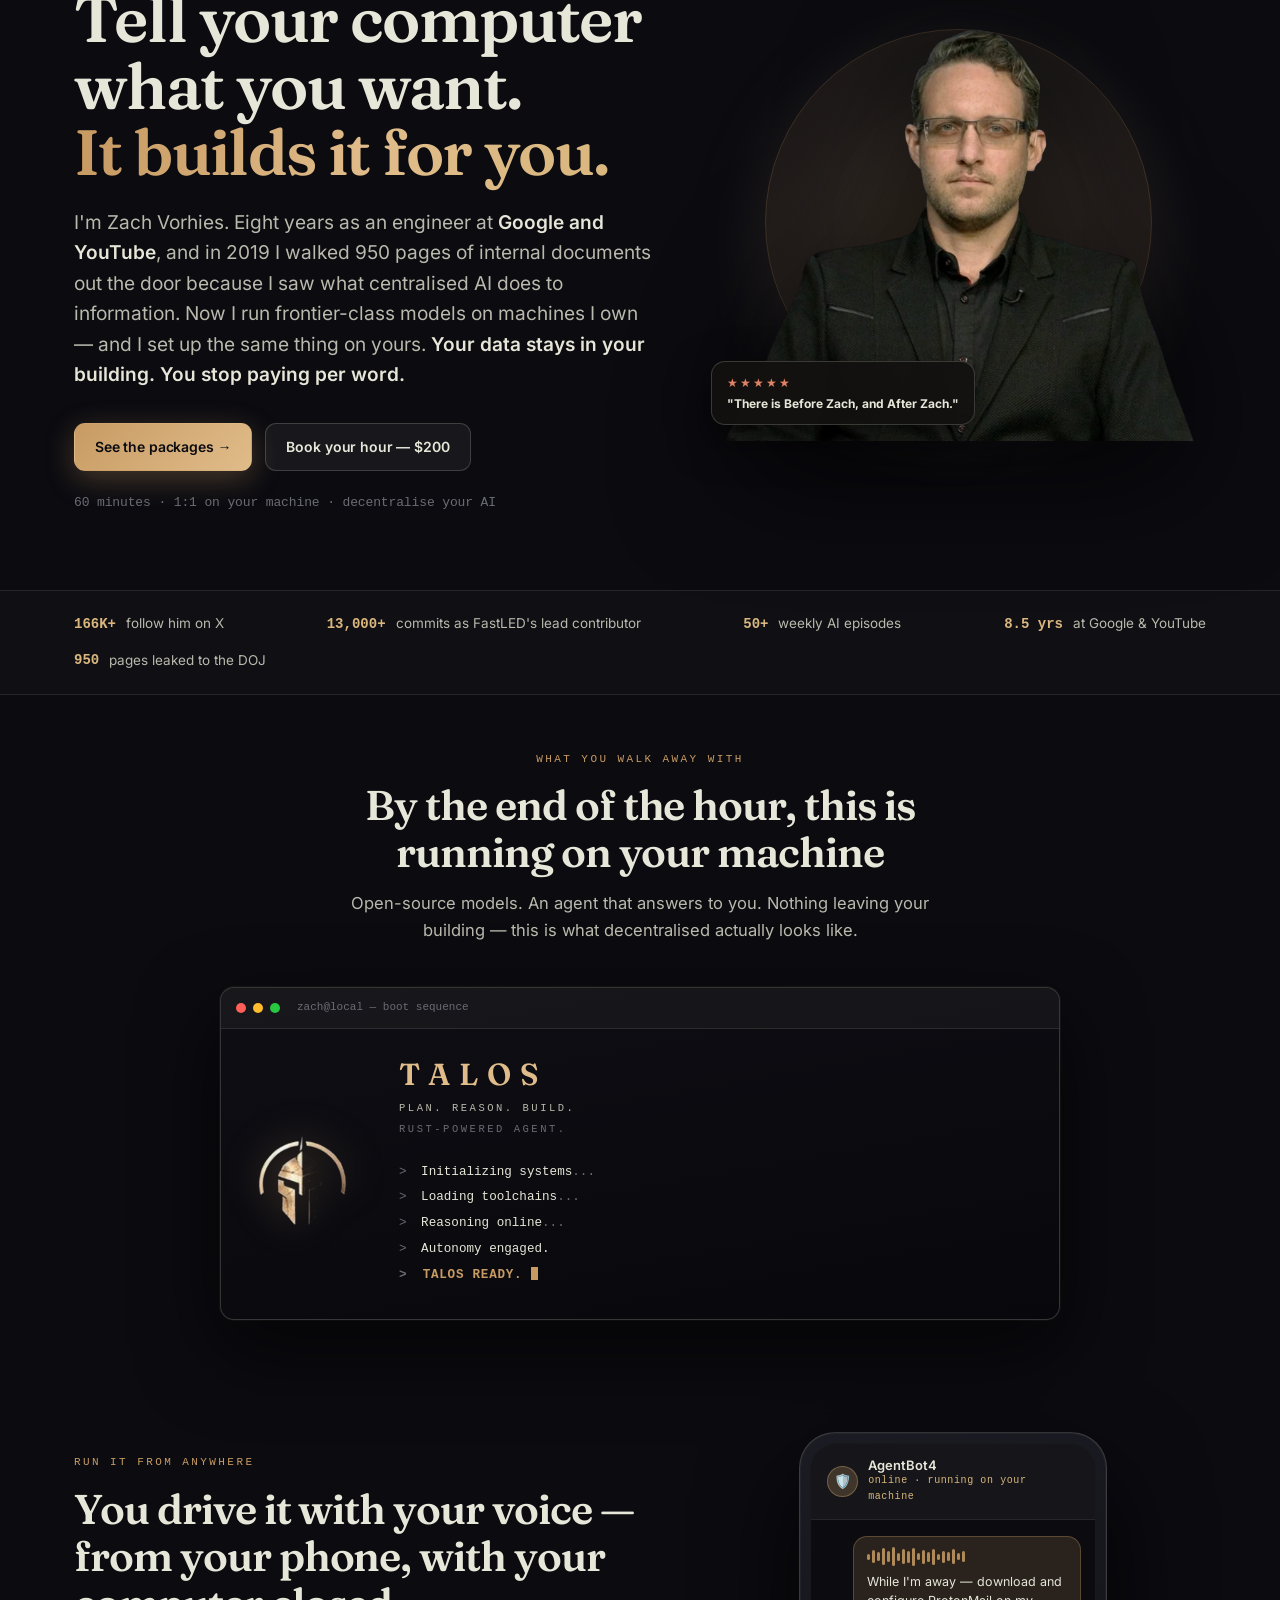
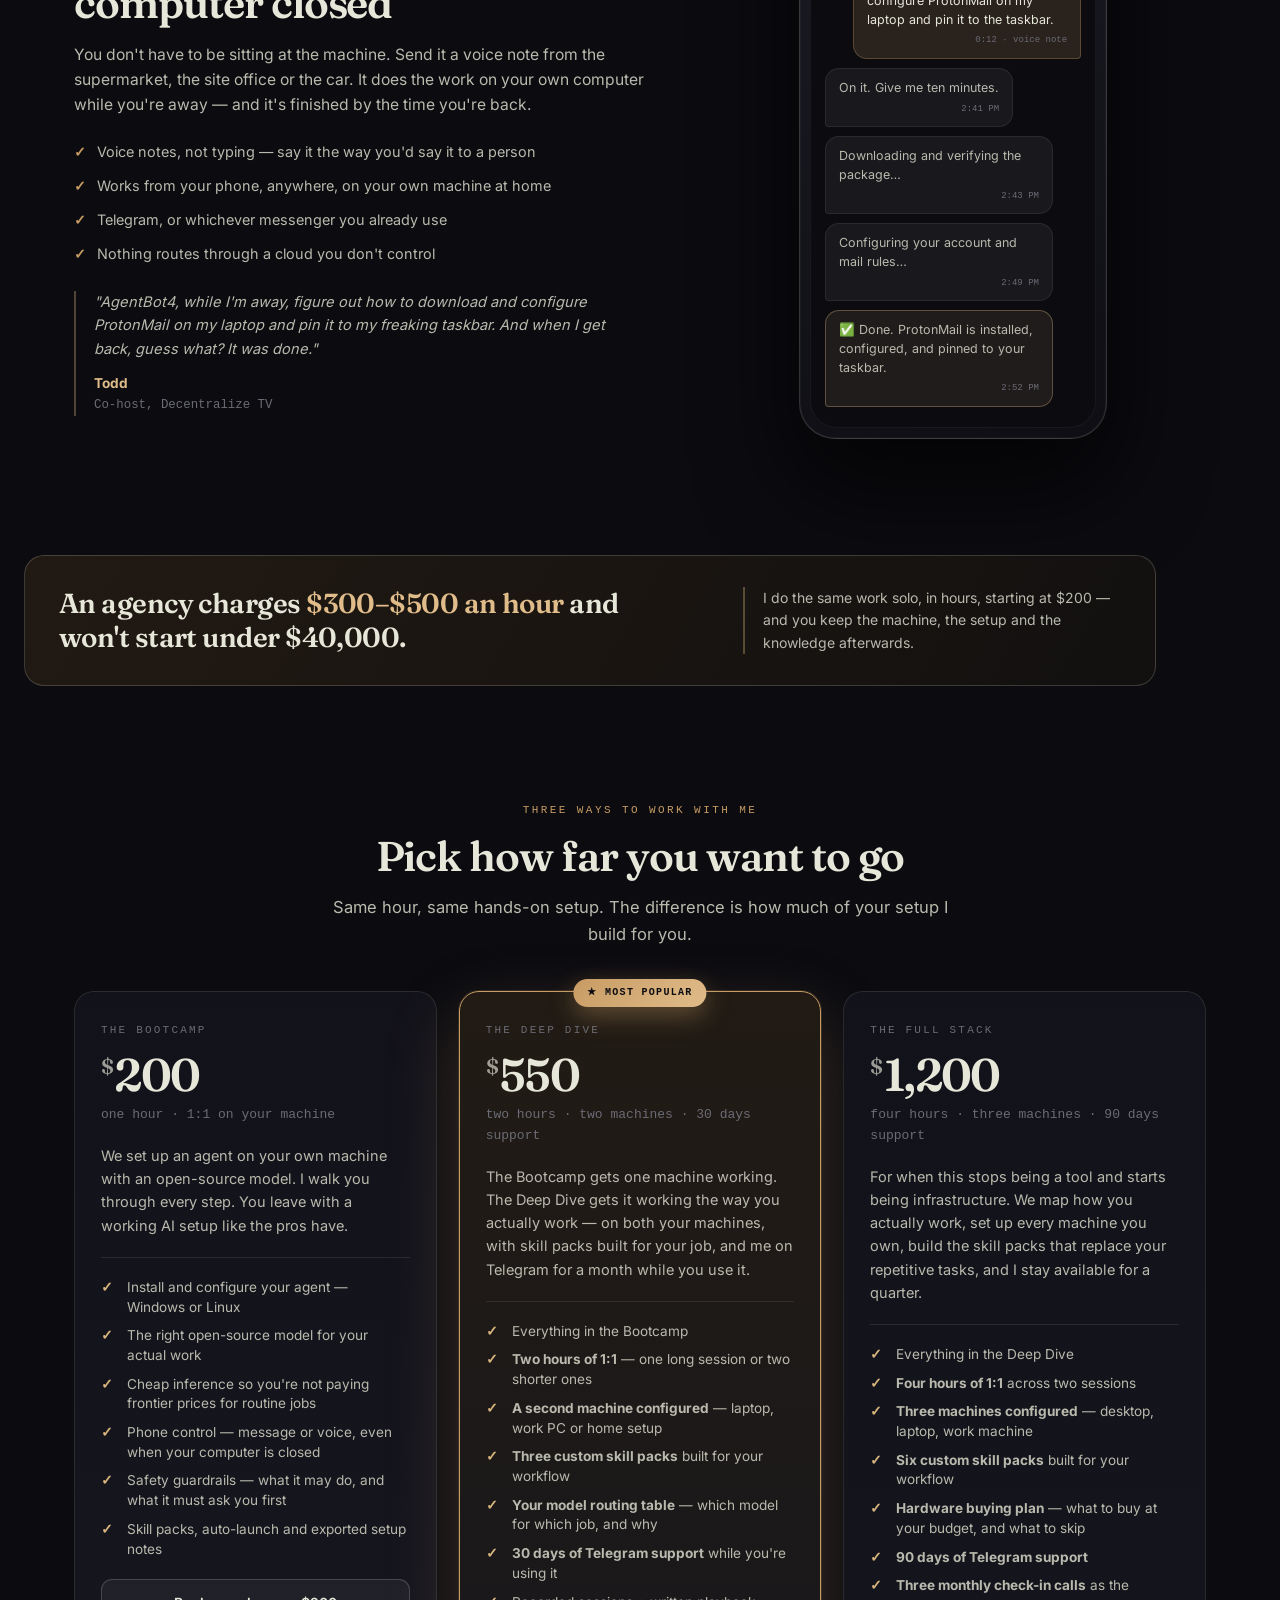
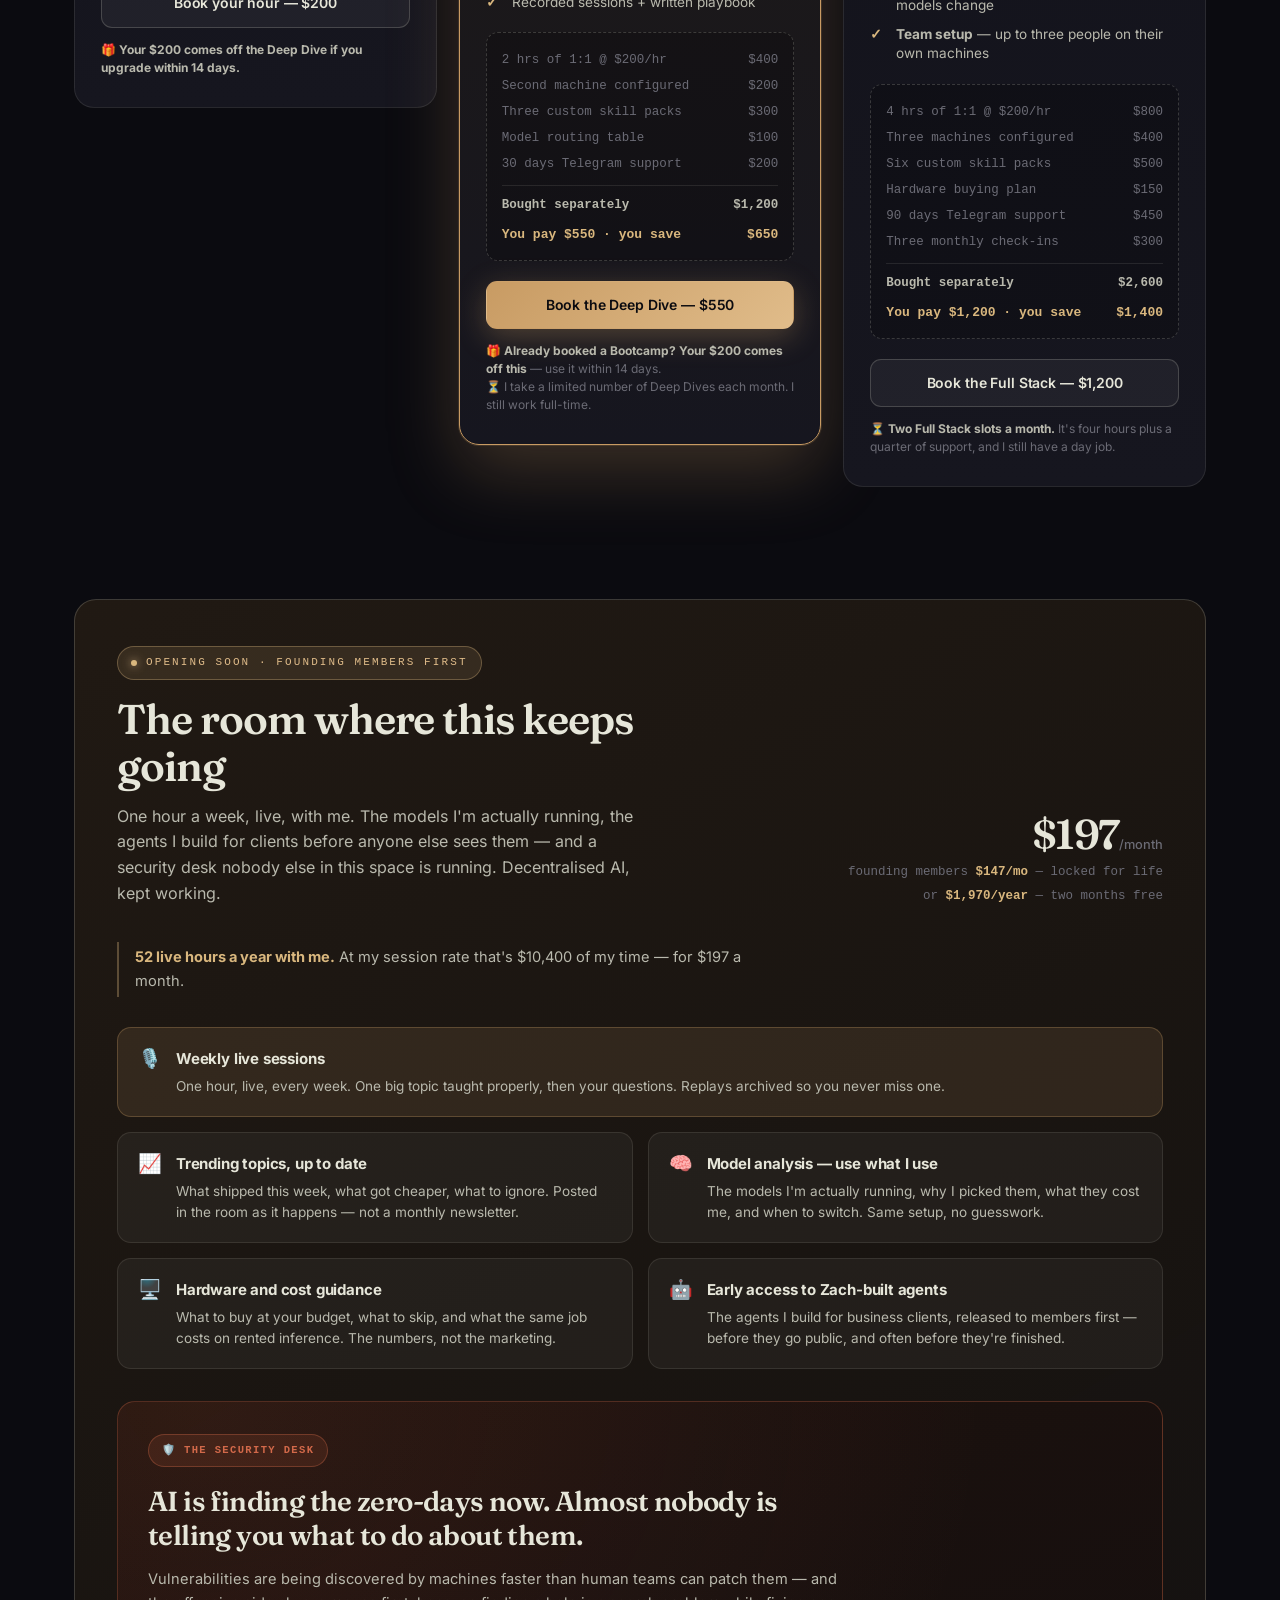
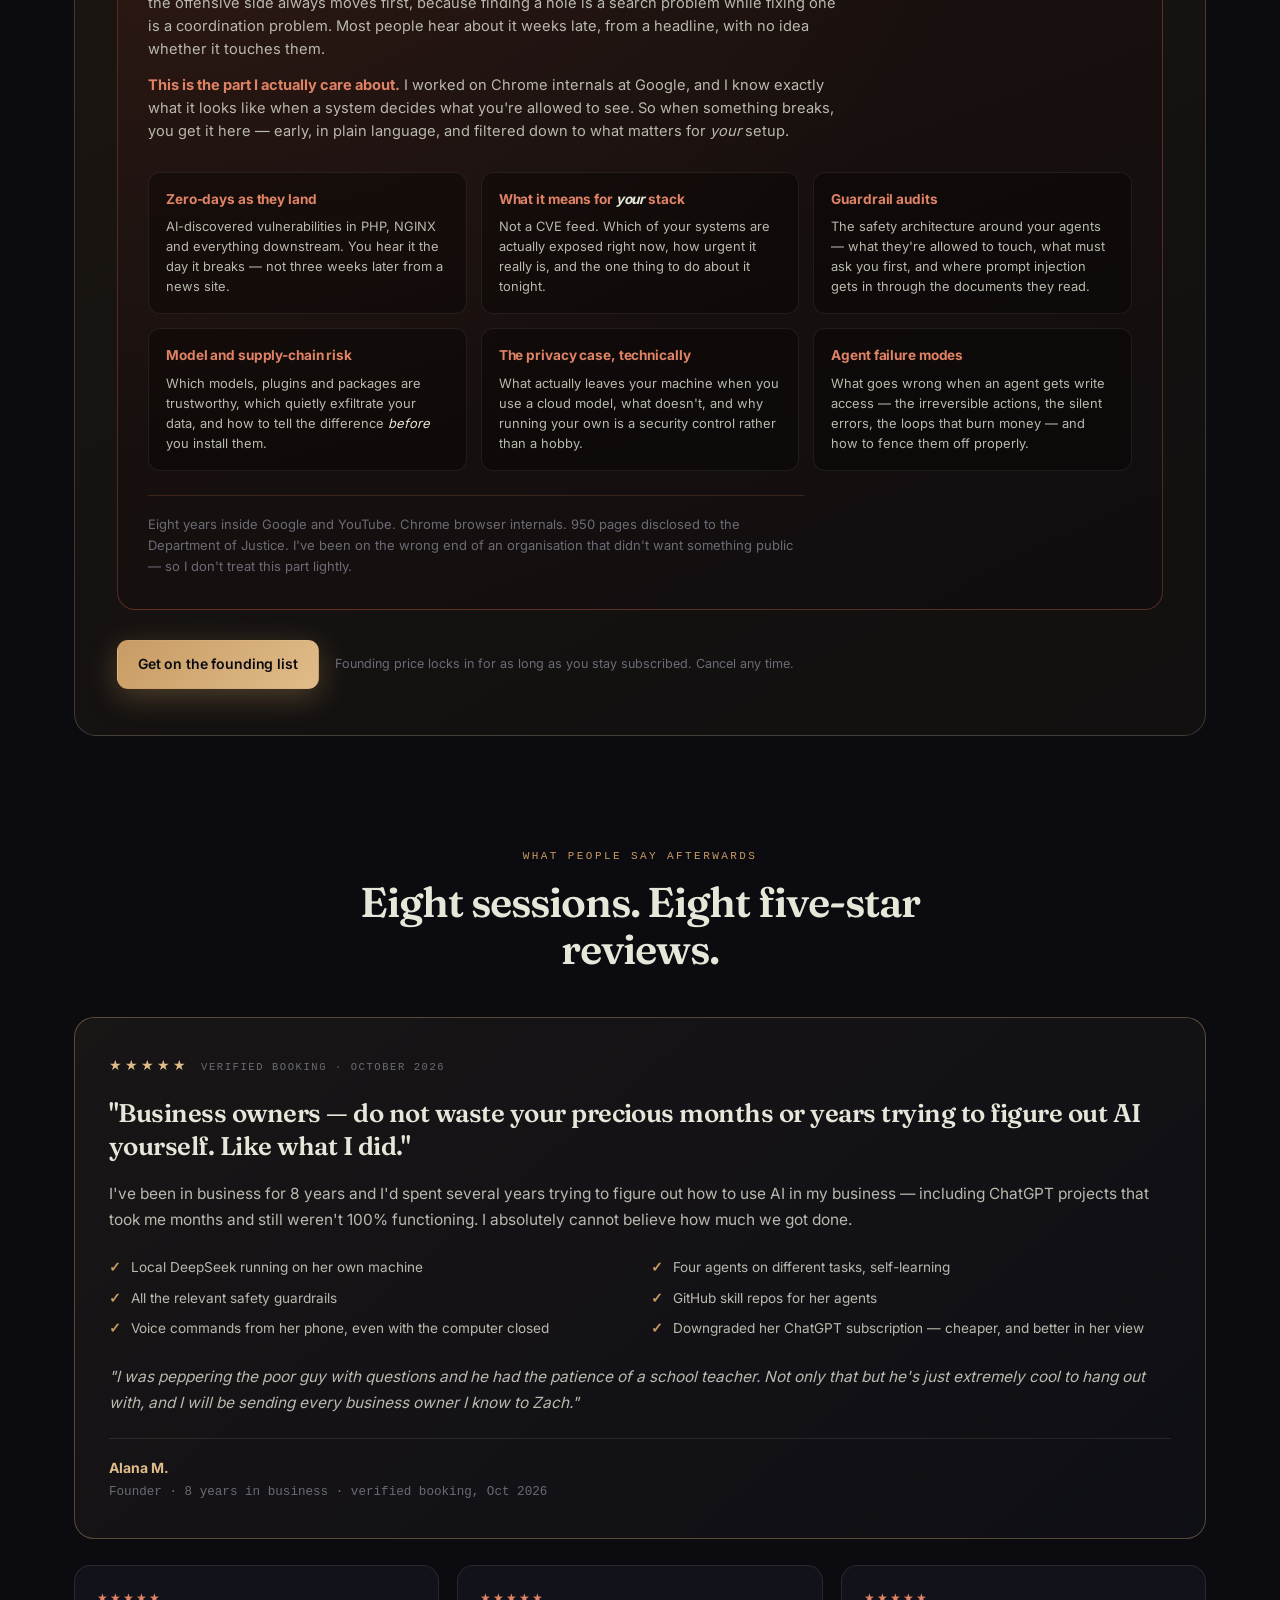
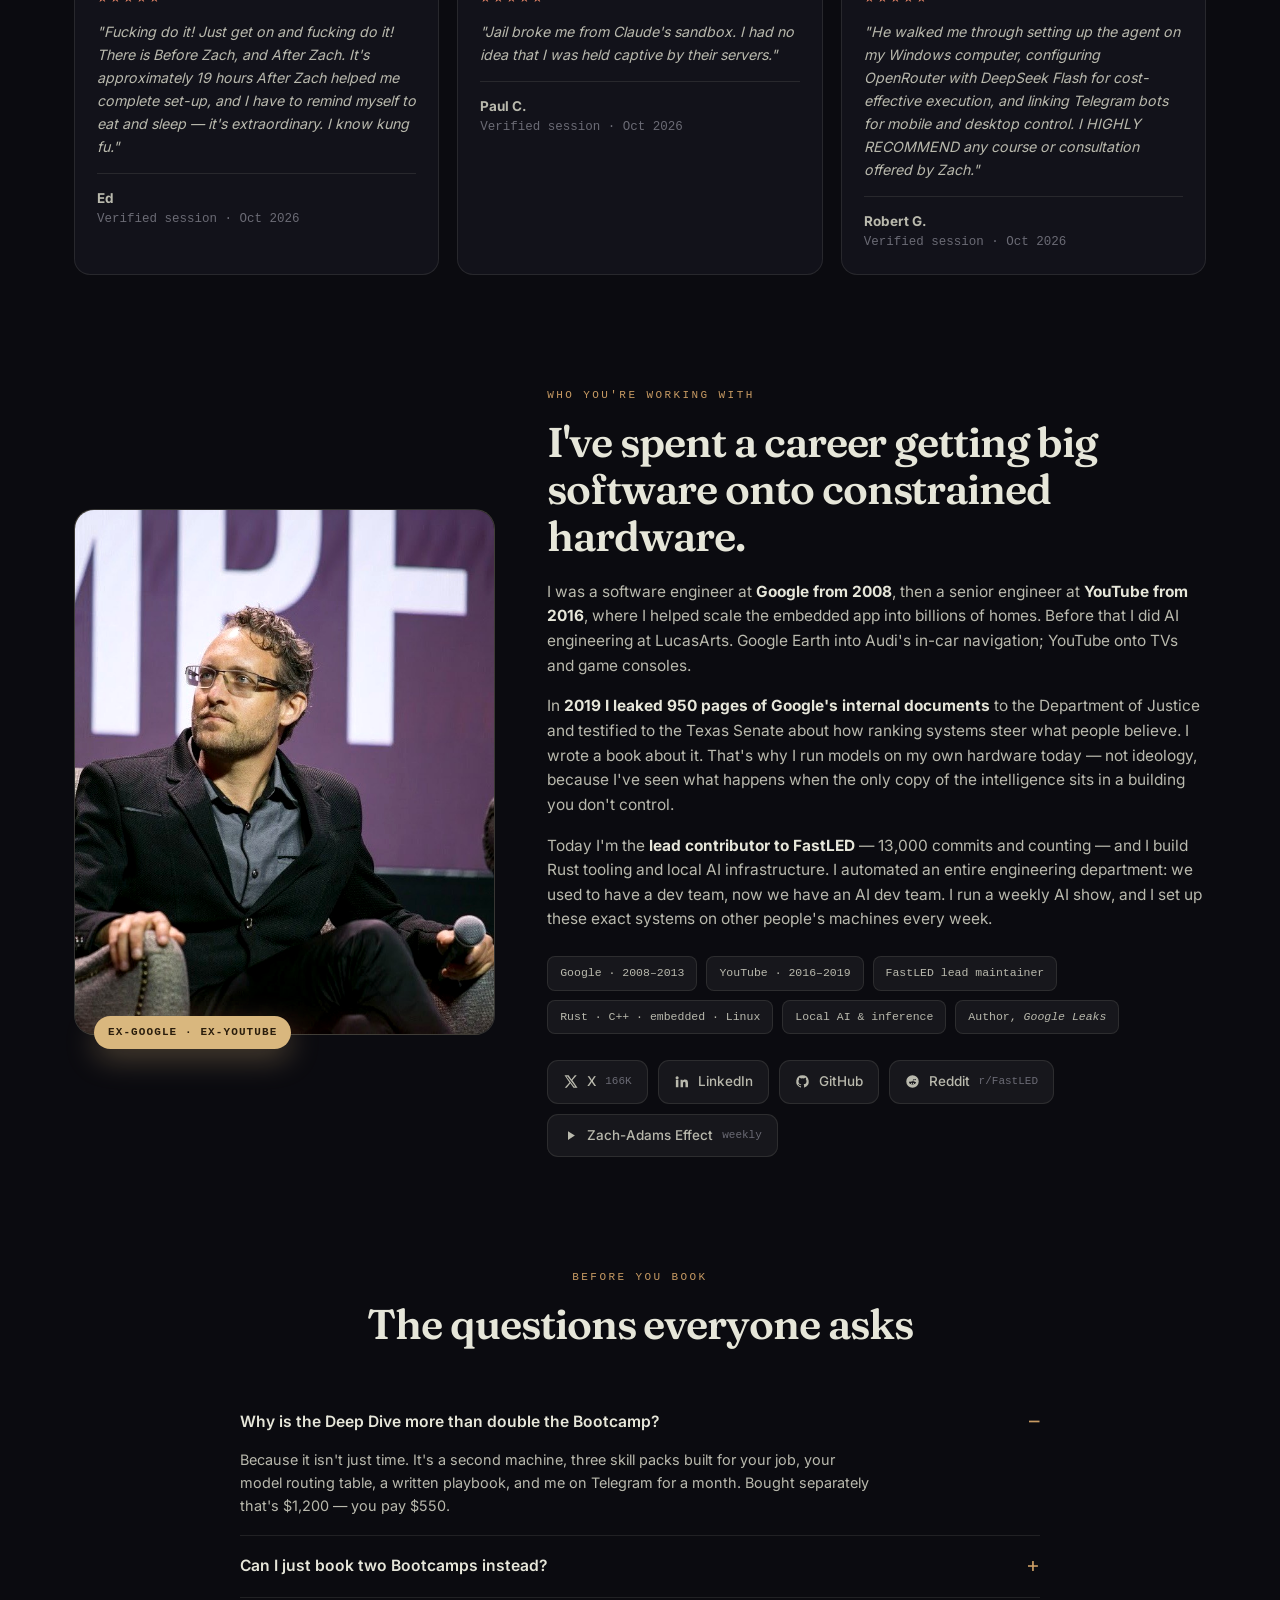
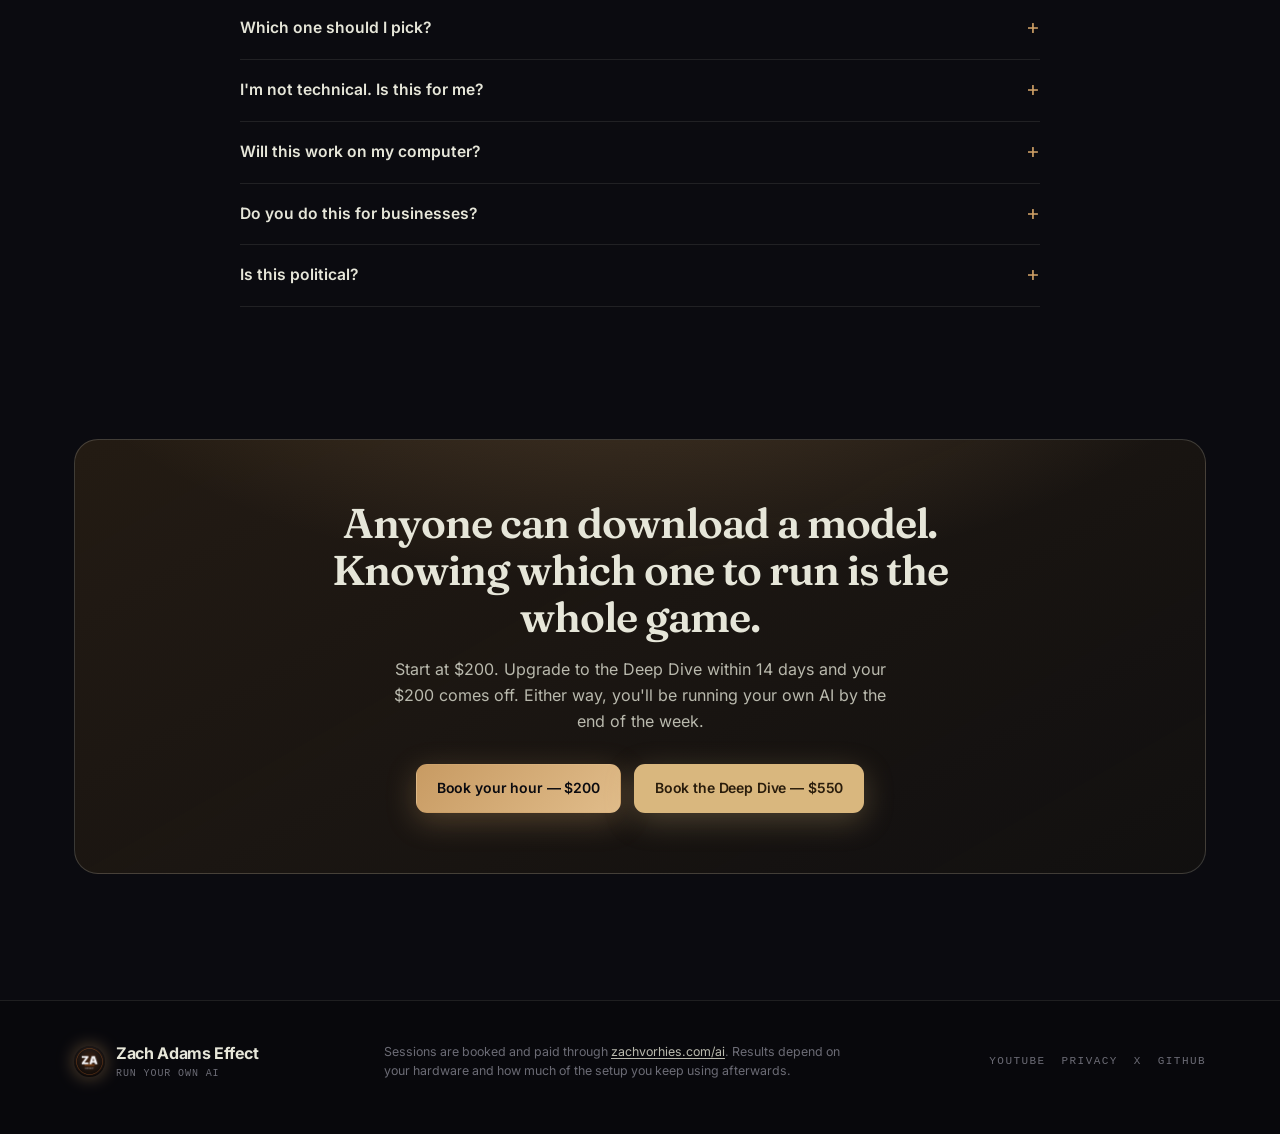
==== commit 60a084b4: "feat(guests): render guest appearances from archived entries Add scripts/build_guests.py (stdlib onl" ====
--- a/index.html
+++ b/index.html
@@ -637,6 +637,7 @@
       <a href="#offers">Packages</a>
       <a href="#community">Community</a>
       <a href="#faq">FAQ</a>
+      <a href="/guests/">Guests</a>
     </nav>
     <a href="https://www.youtube.com/@ZachAdamsEffect" class="btn btn-primary btn-yt" target="_blank" rel="noopener"><span class="play" aria-hidden="true">▶</span><span class="lbl-full">Watch on YouTube</span><span class="lbl-slim">Watch</span></a>
     <a href="https://www.zachvorhies.com/ai" class="btn btn-ghost">Book a session</a>
@@ -691,6 +692,10 @@
 <!-- HERO-LATEST:END -->
   </div>
 </section>
+
+<!-- GUESTS:BEGIN -->
+<!-- generated by scripts/build_guests.py from guests/entries/*.json; do not edit by hand -->
+<!-- GUESTS:END -->
 
 <!-- EPISODES:BEGIN -->
 <!-- generated by scripts/build_episodes.py from episodes.json; do not edit by hand -->
--- a/assets/episodes.css
+++ b/assets/episodes.css
@@ -13,6 +13,7 @@
 @media(max-width:700px){.zl{grid-template-columns:1fr;padding:12px;gap:16px}.zl-body{padding:0 4px}.feed{grid-template-columns:1fr}.zl .subscribe{justify-content:center;width:100%}body{padding-bottom:calc(90px + env(safe-area-inset-bottom))}.zl-info{padding:16px 4px 0}}
 @media(prefers-reduced-motion:reduce){.zl-shim,.zl-player iframe,.snippet{transition:none}}
 [hidden]{display:none!important}
+@media(max-width:820px){html{scroll-padding:80px 0 100px}body.hero-in-view .sticky-cta{visibility:hidden;pointer-events:none}}
 .sr-only{position:absolute;width:1px;height:1px;overflow:hidden;clip-path:inset(50%);white-space:nowrap}
 
 .feed .ep-card{background:#14151d;border:1px solid #30313c;color:#e6e6d9}.feed .ep-card:hover{border-color:#86b096}.feed .ep-meta{color:#b9b9ad}.feed .ep-num{color:#a5d5b6}
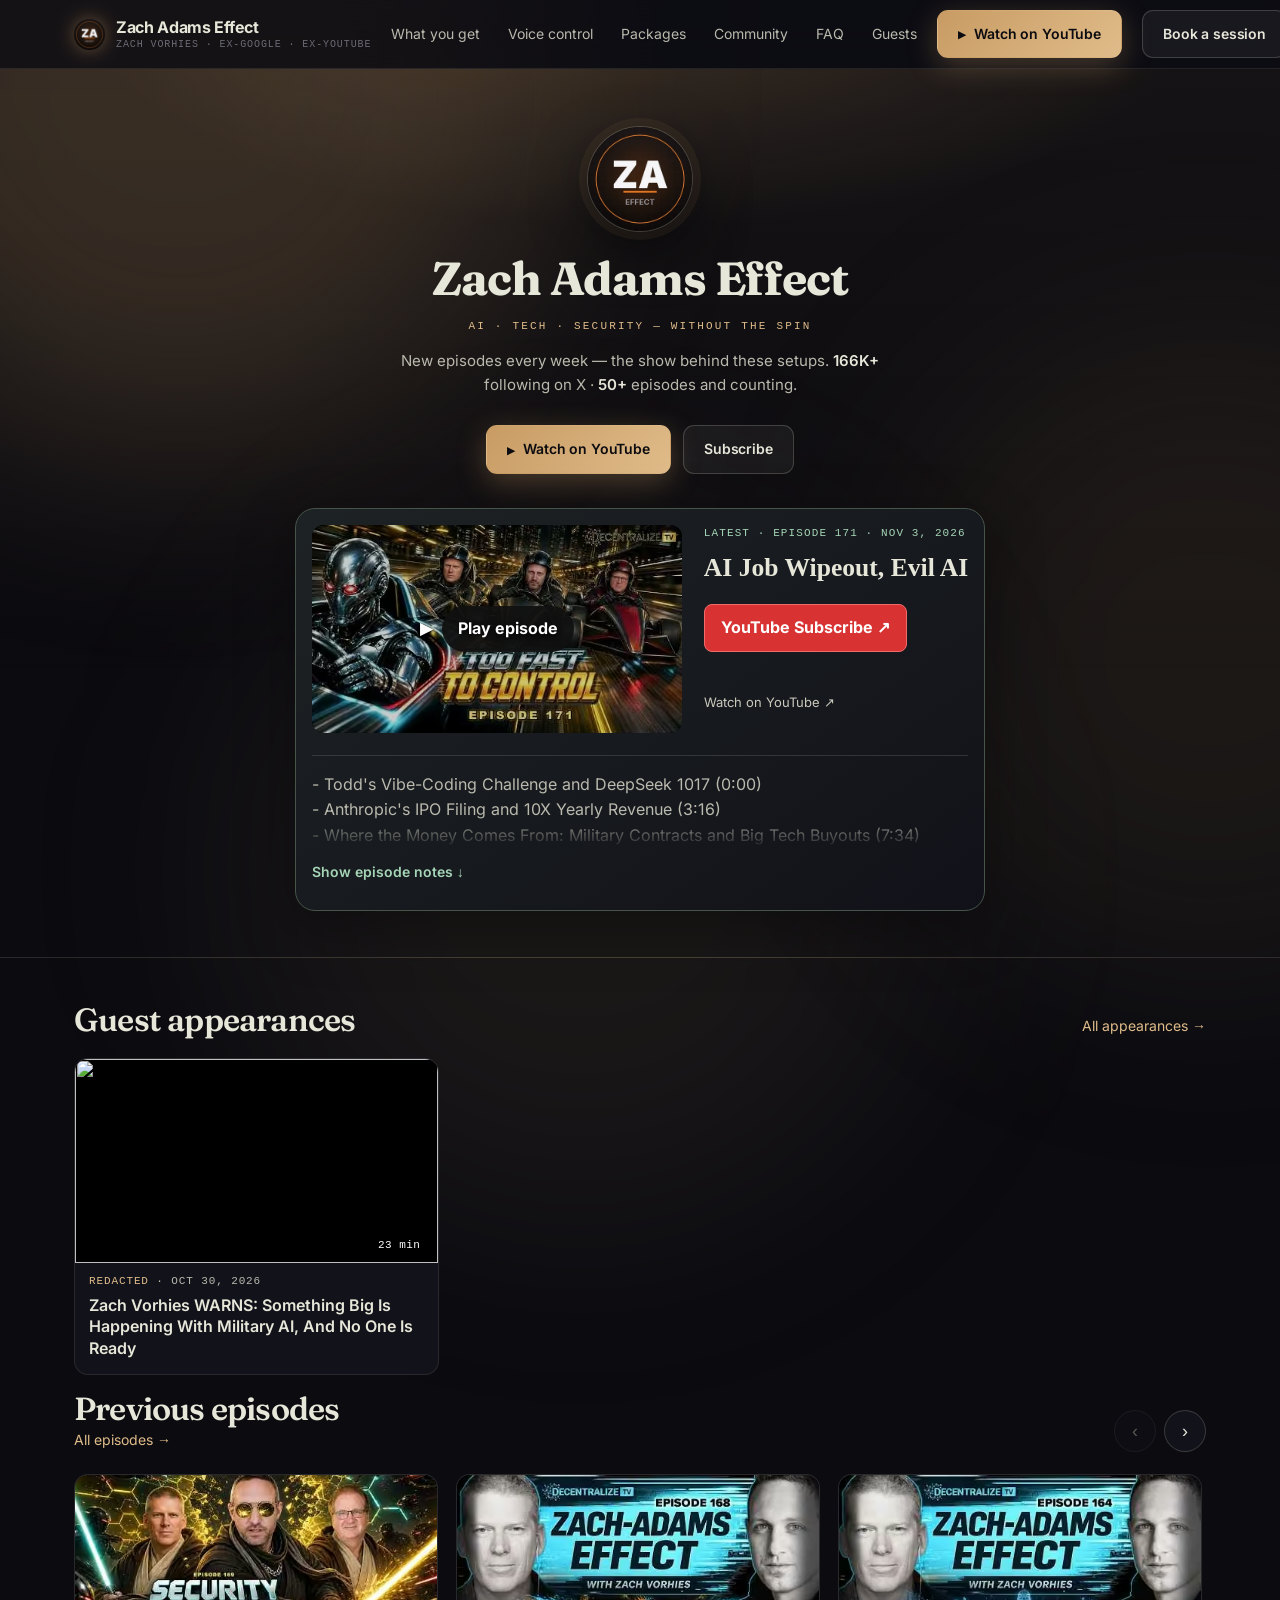
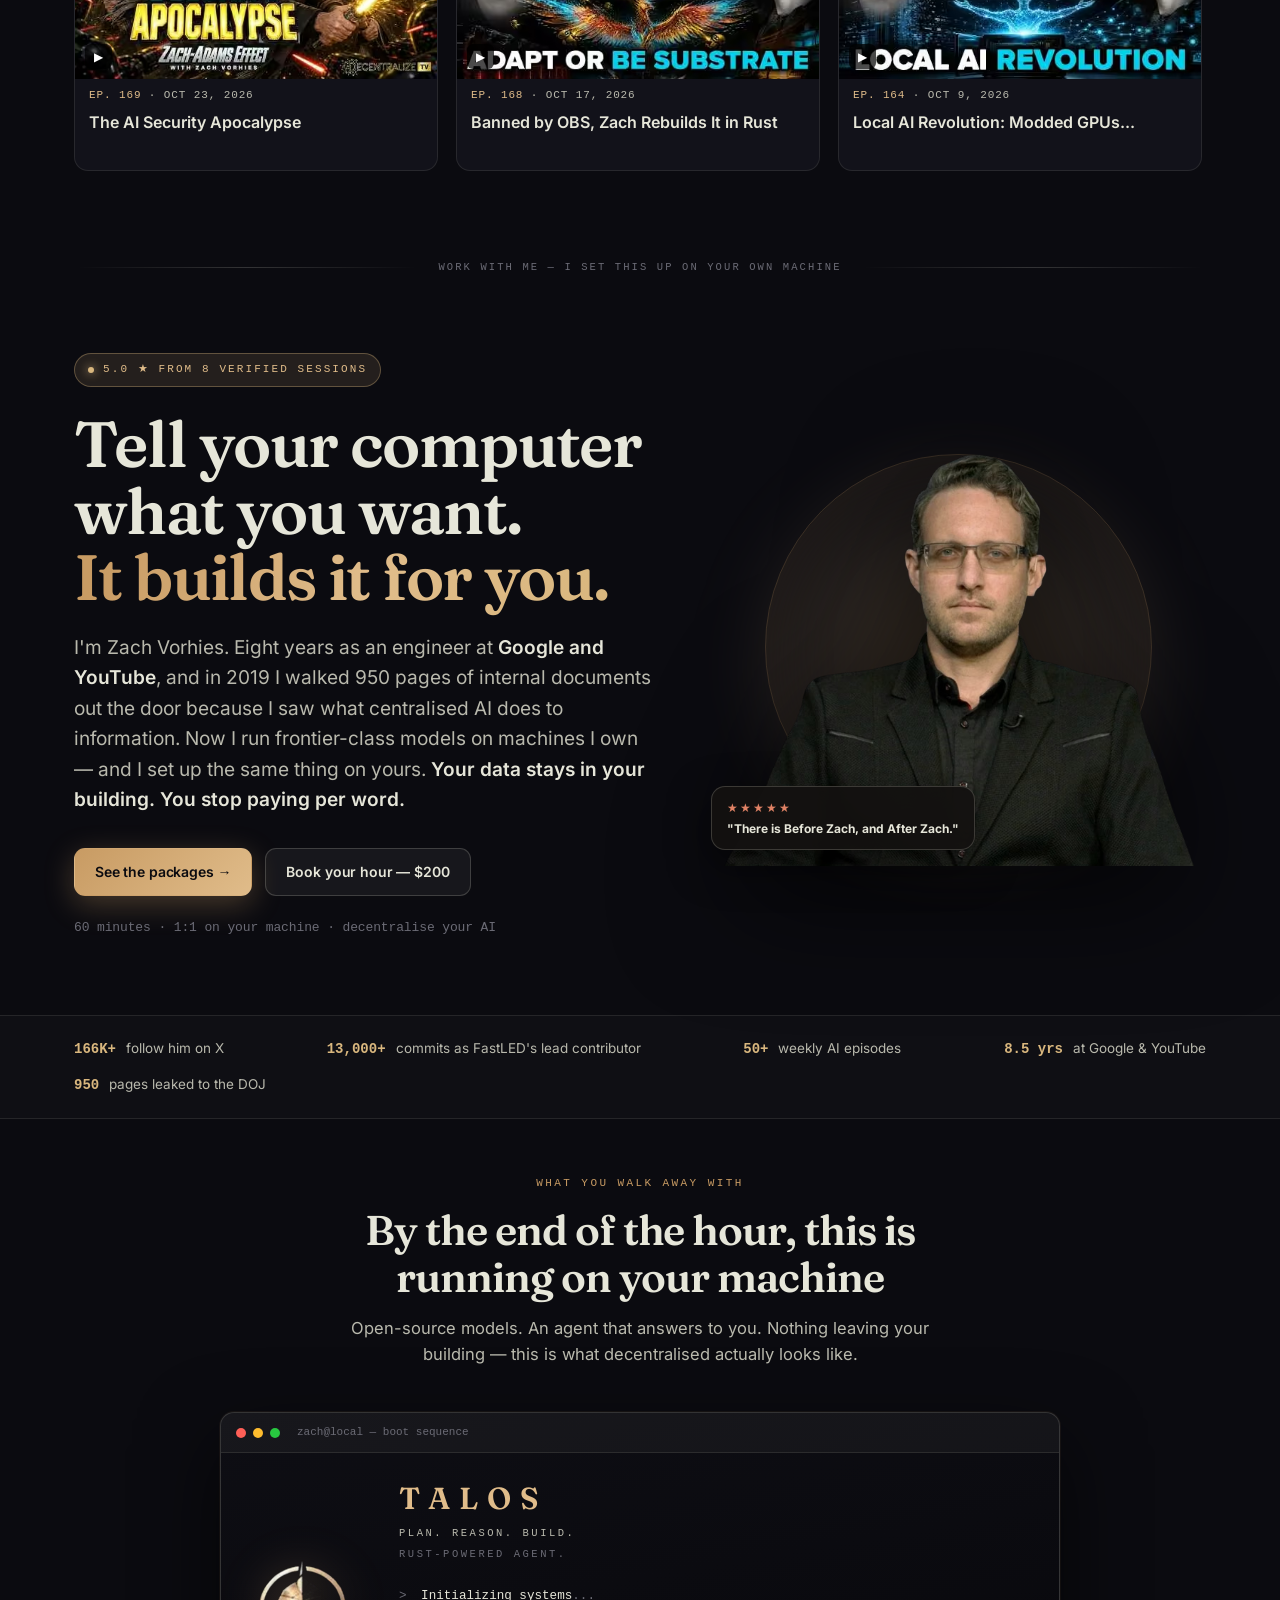
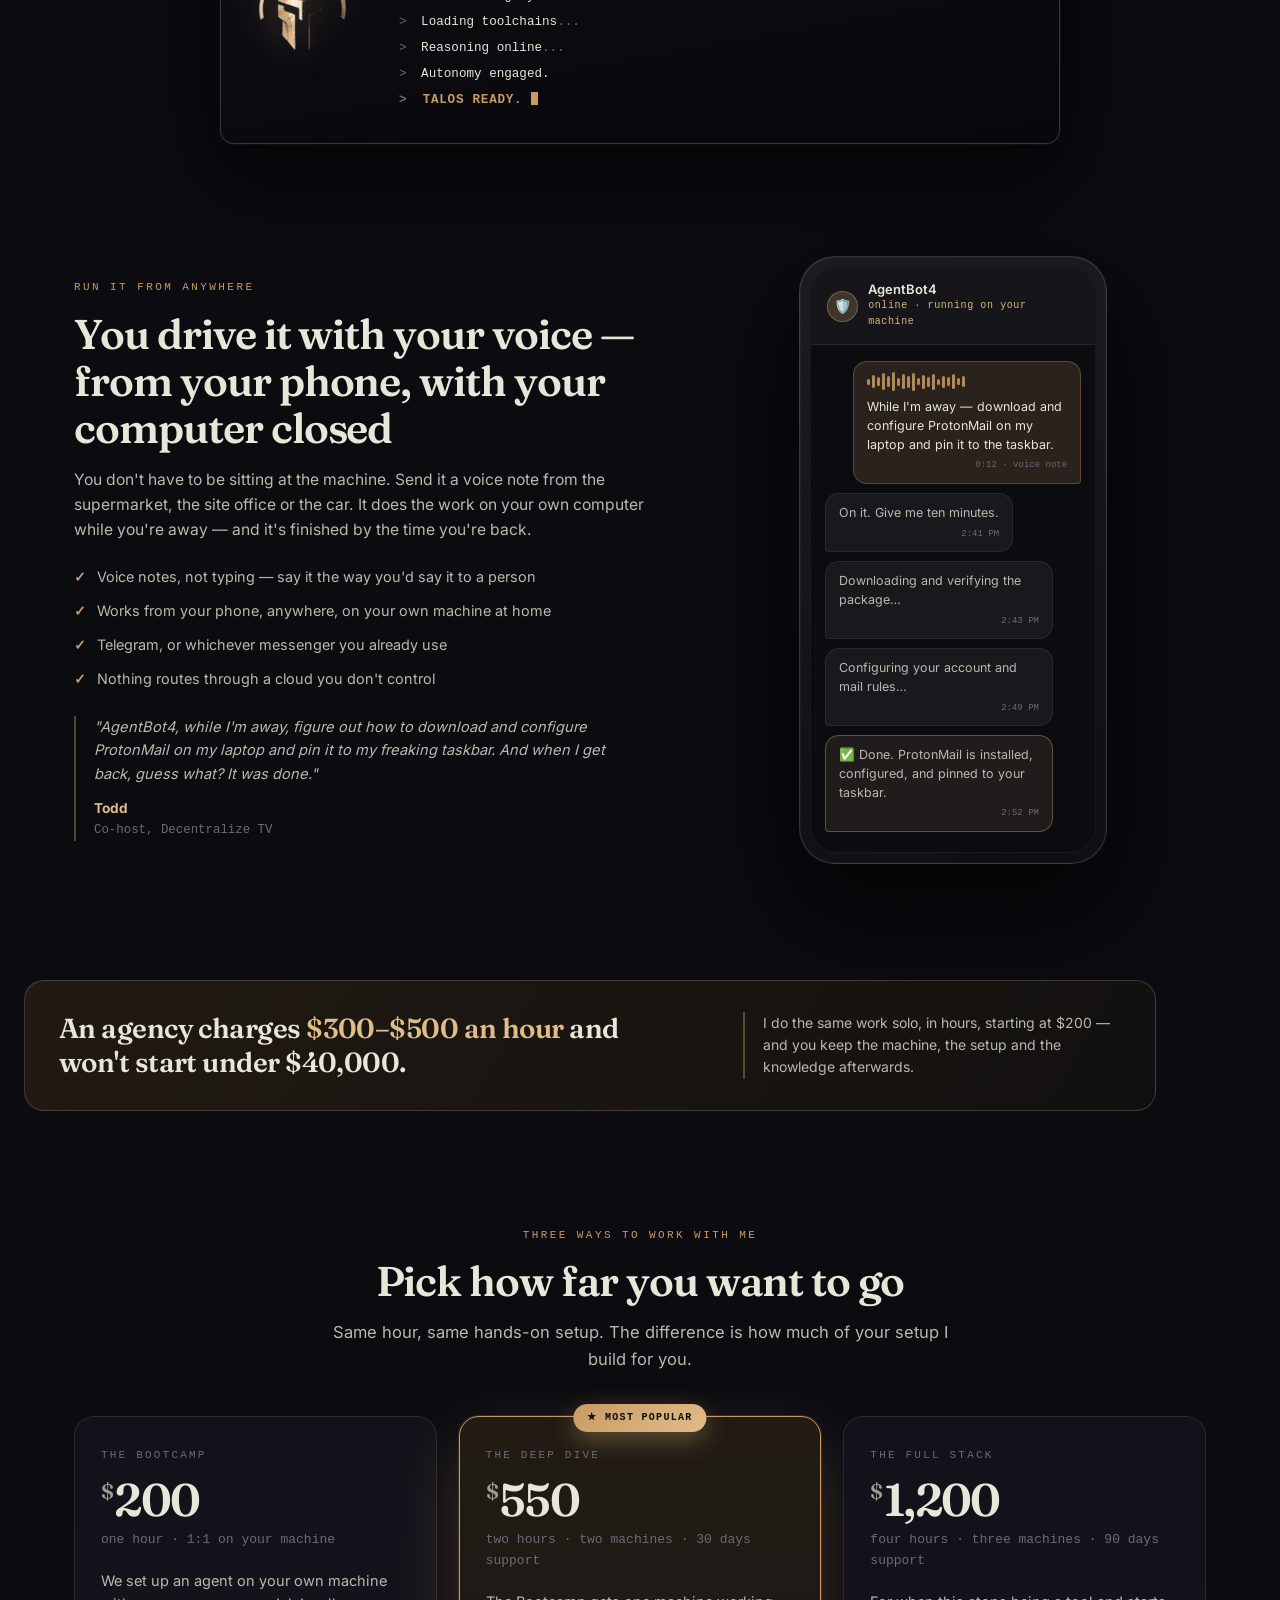
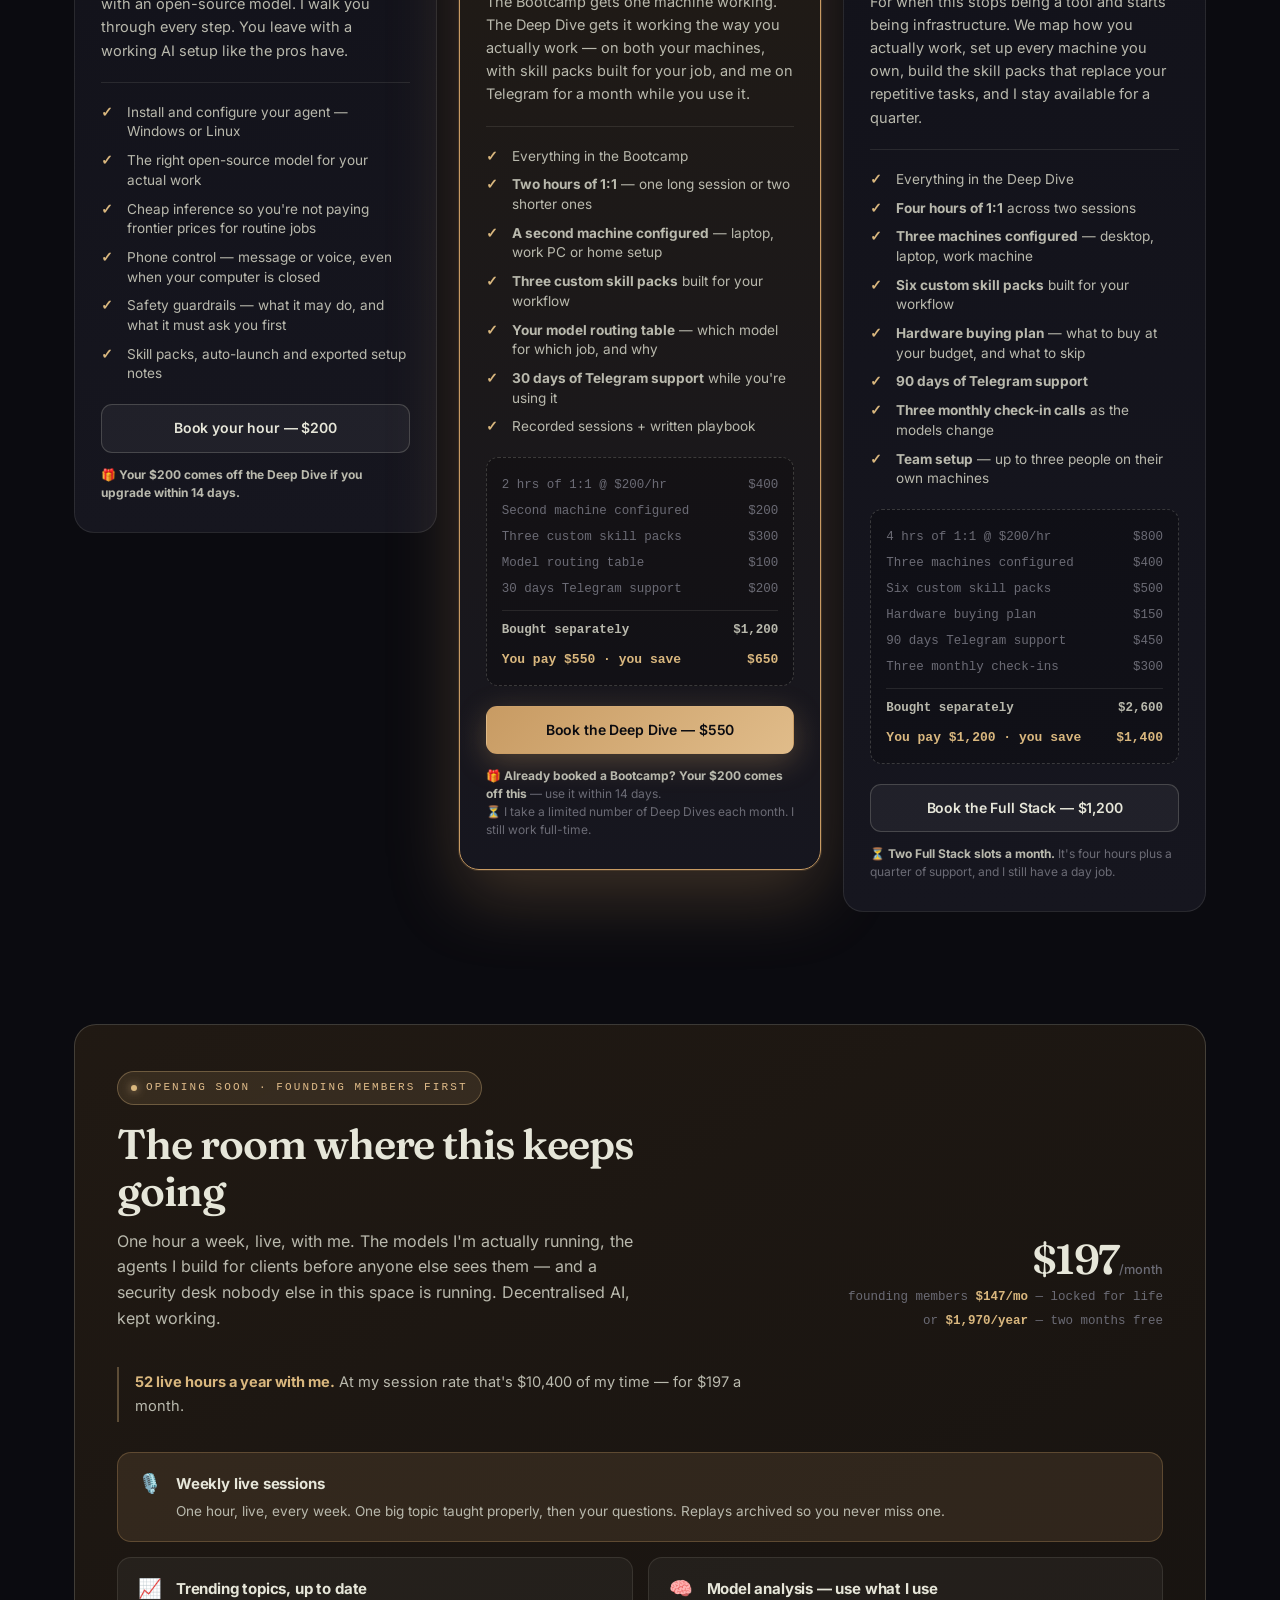
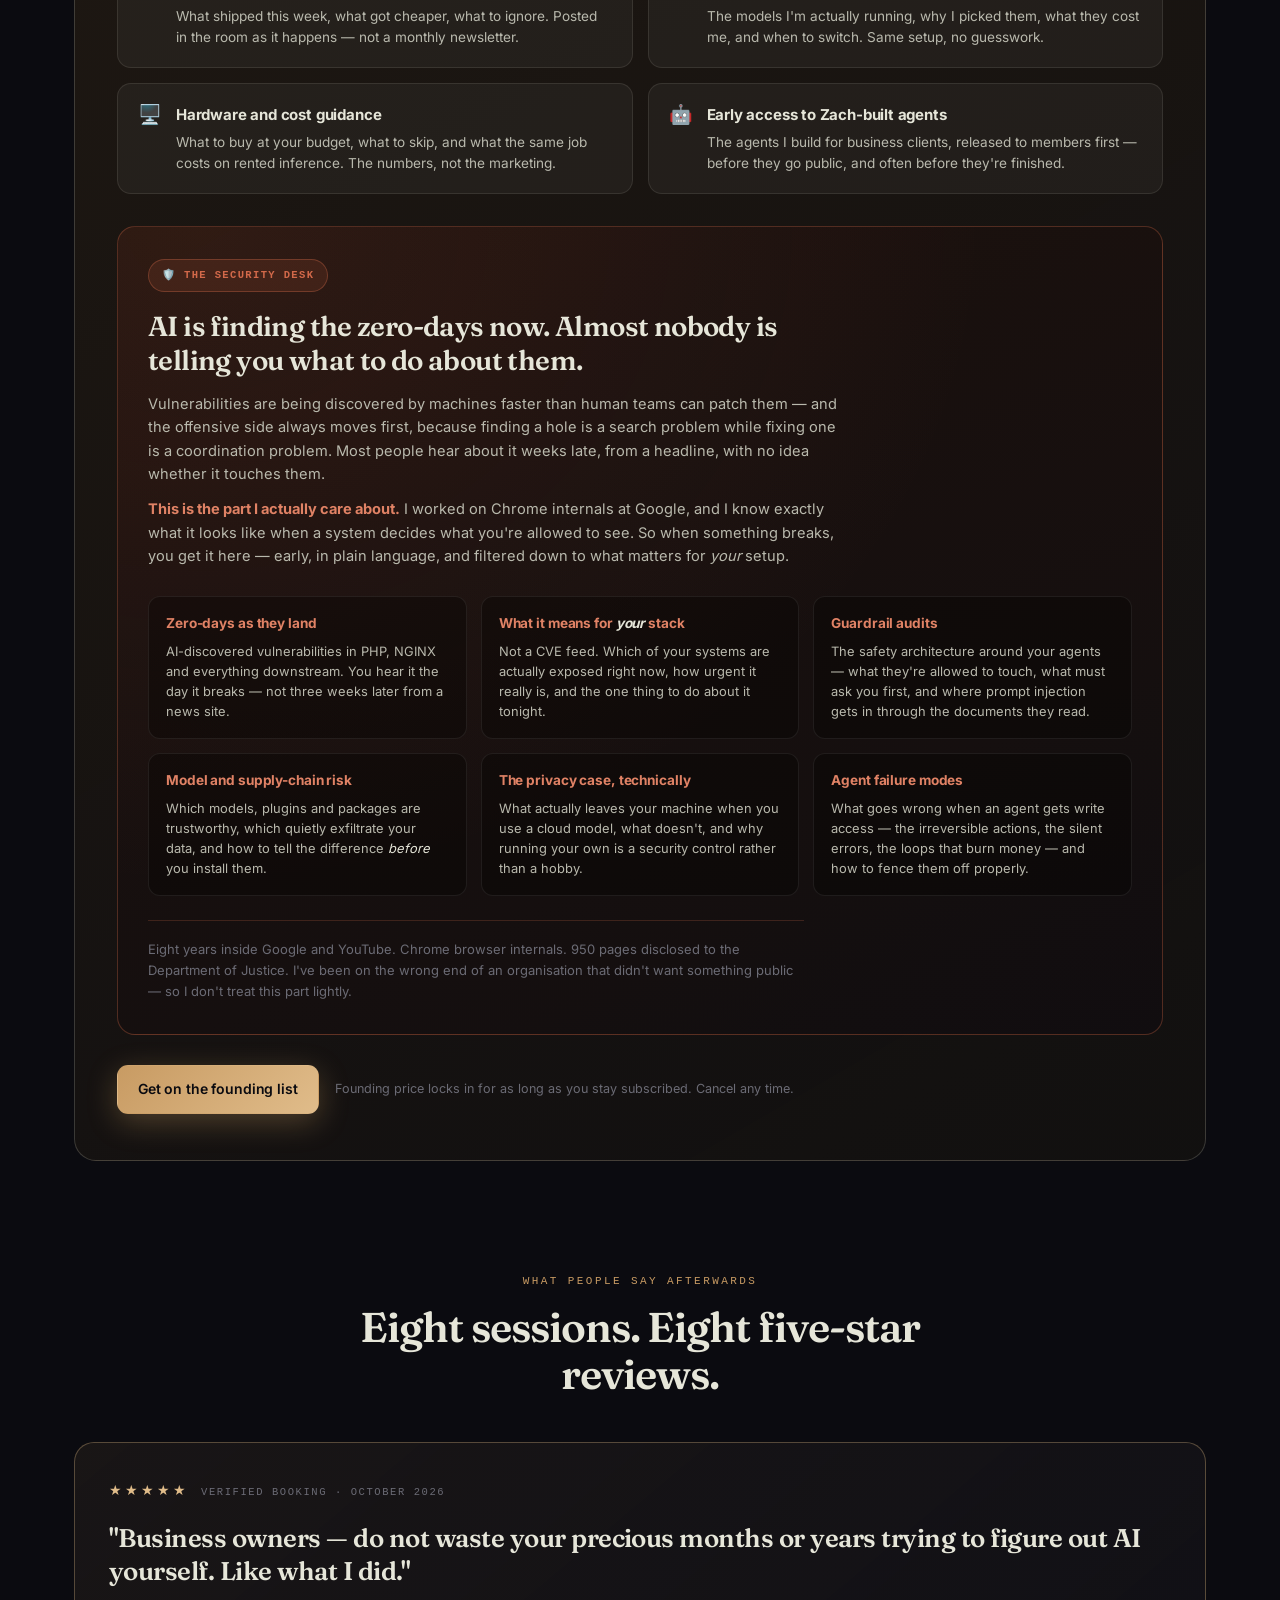
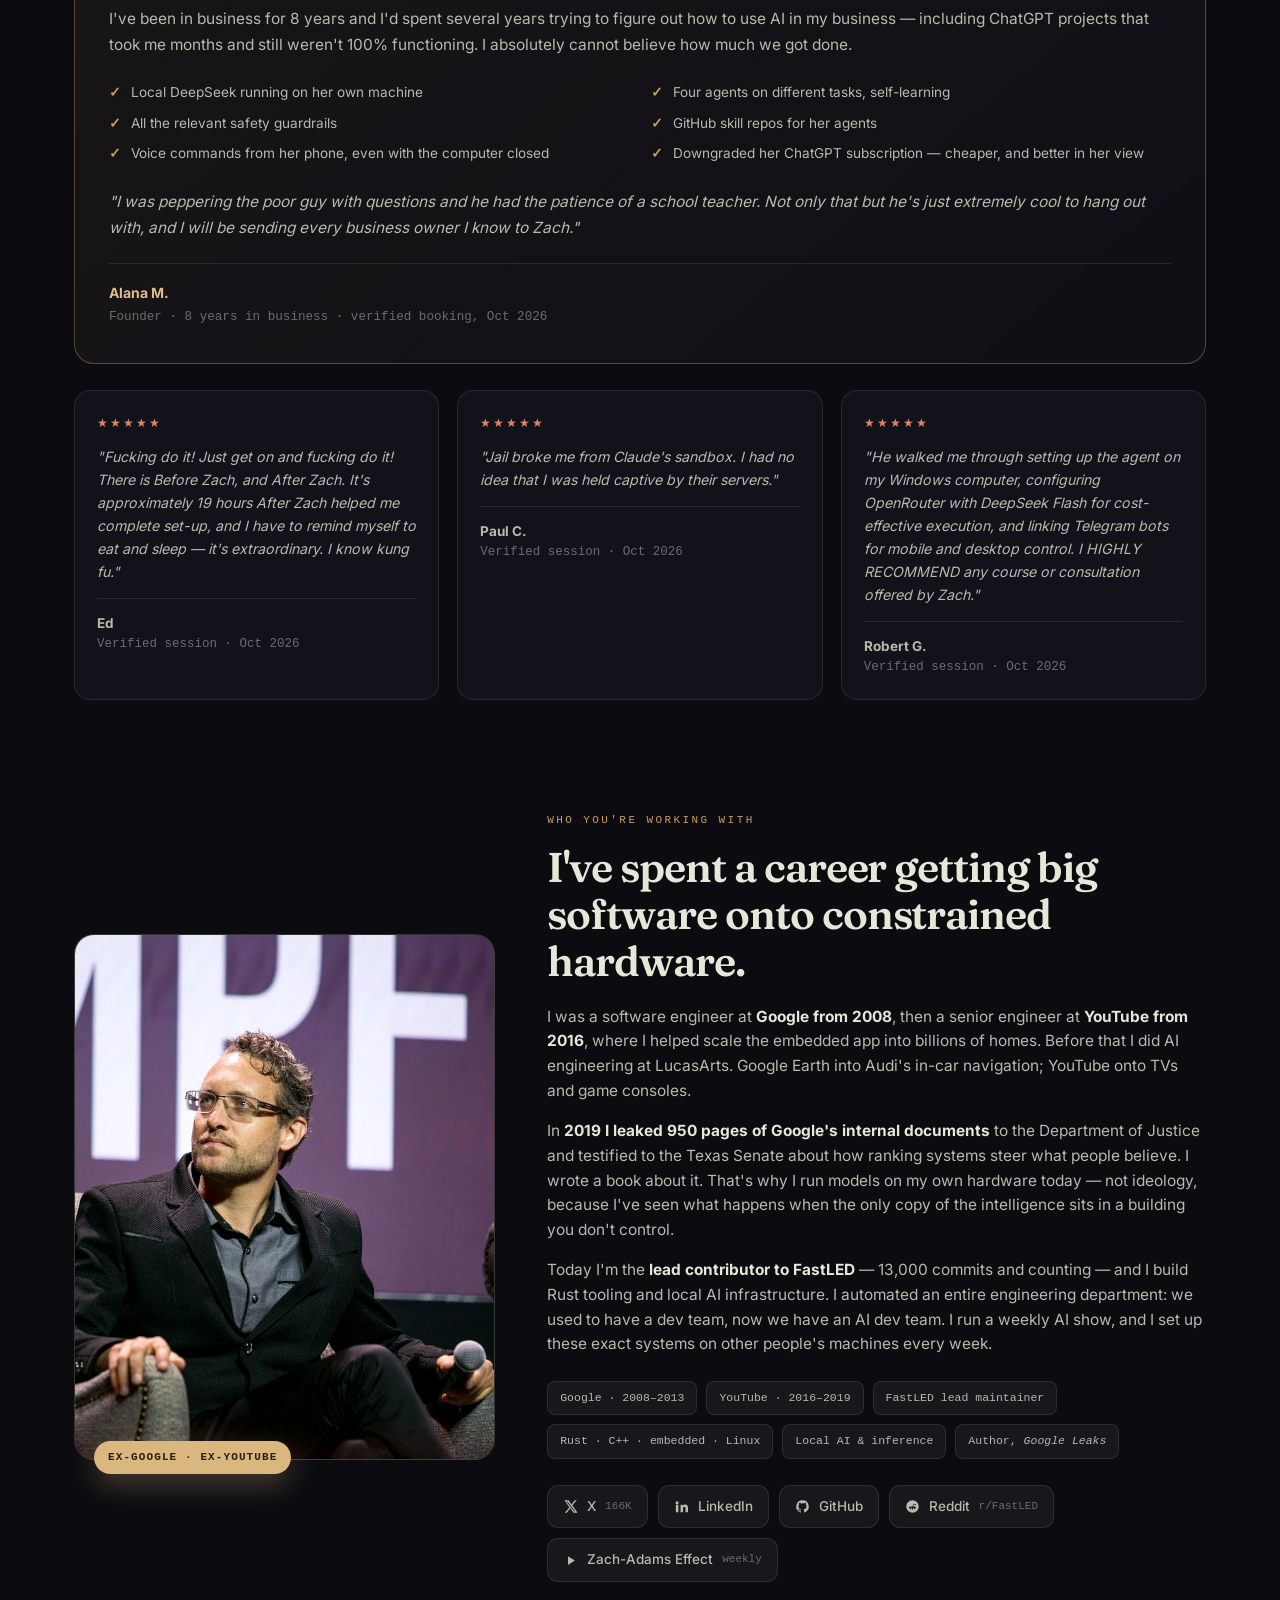
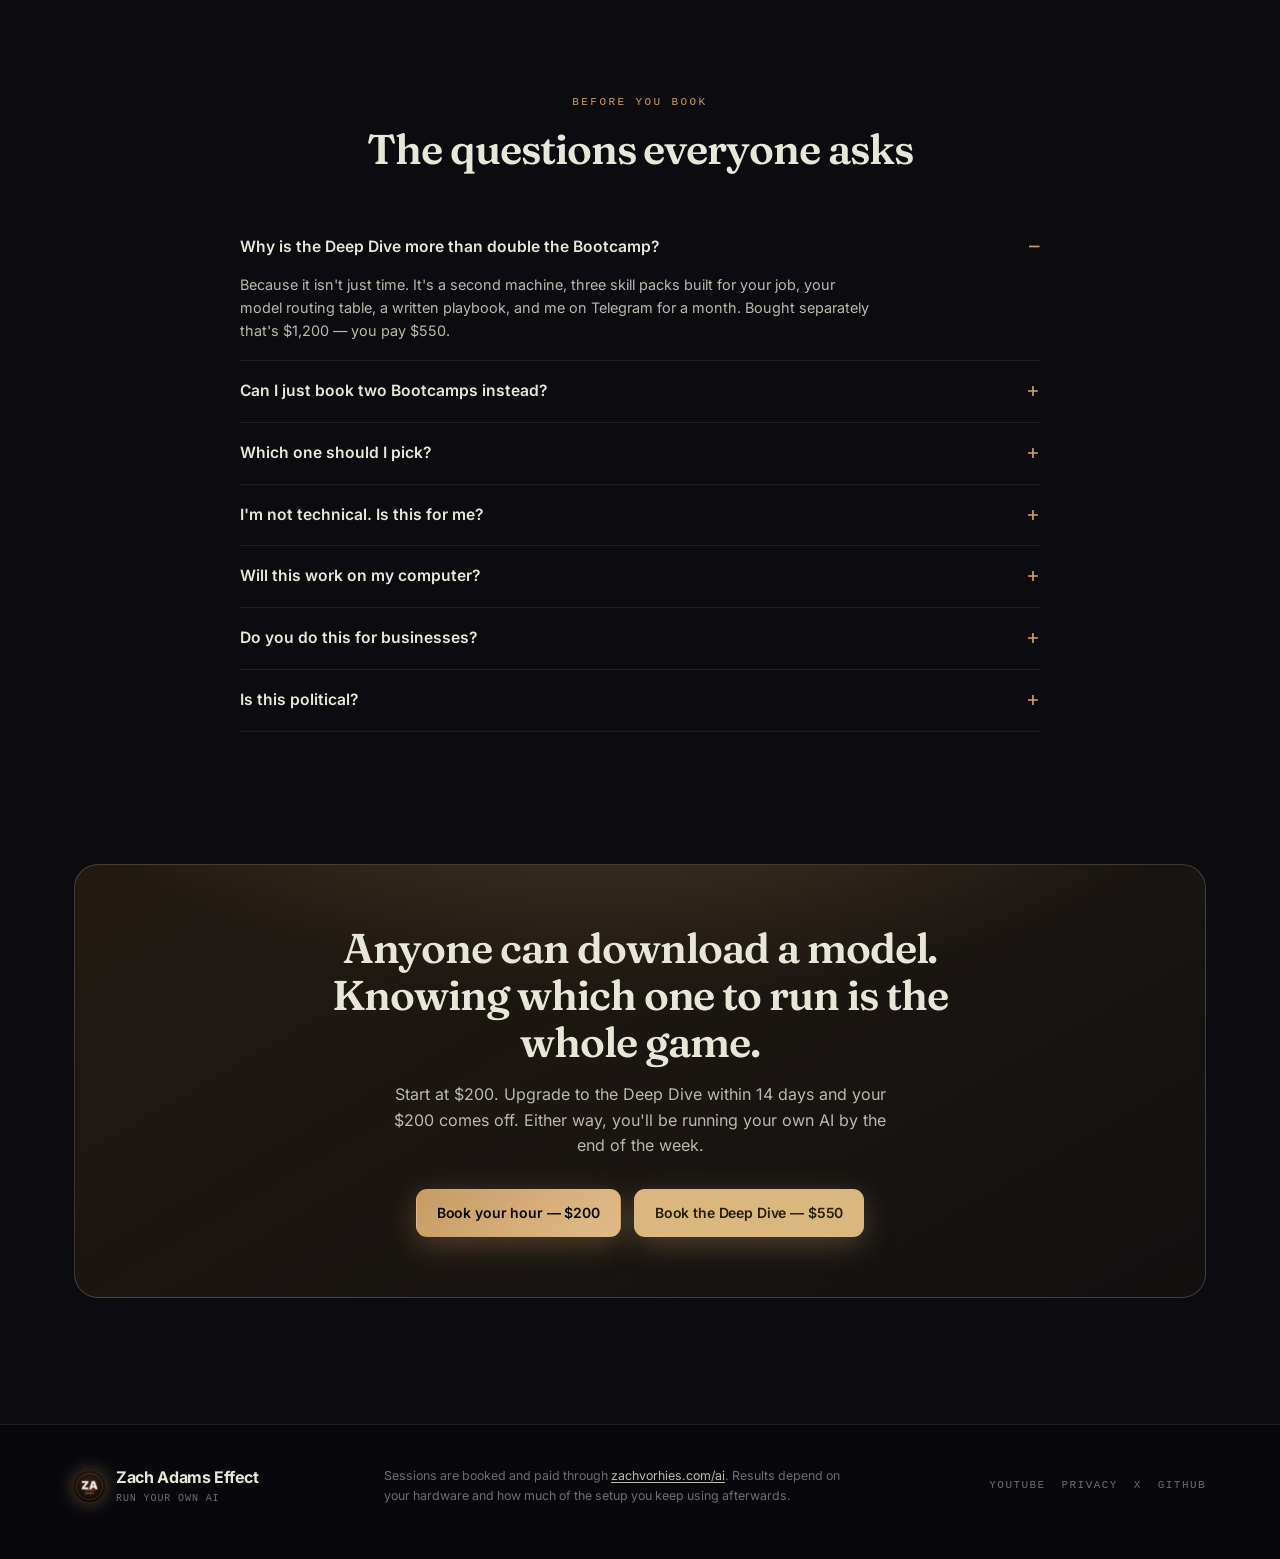
==== commit 887e5497: "guests: first archived appearance (Redacted, Oct 30 2026) + 16:9 list thumbnails - guests/entries/20" ====
--- a/index.html
+++ b/index.html
@@ -695,6 +695,45 @@
 
 <!-- GUESTS:BEGIN -->
 <!-- generated by scripts/build_guests.py from guests/entries/*.json; do not edit by hand -->
+<style>
+.gs{position:relative;z-index:2;padding:44px 0 8px}
+.gs-head{display:flex;align-items:flex-end;justify-content:space-between;gap:16px;margin-bottom:20px}
+.gs-head h2{font-family:var(--display);font-size:clamp(1.5rem,3vw,2rem);margin:0}
+.gs-head a{color:var(--accent-2);font-size:14px;text-decoration:none;white-space:nowrap}
+.gs-list{list-style:none;margin:0;padding:0;display:grid;grid-template-columns:repeat(3,1fr);gap:18px}
+.gs-card{display:flex;flex-direction:column;height:100%;color:var(--text);text-decoration:none;
+  background:var(--surface);border:1px solid var(--line);border-radius:14px;overflow:hidden;padding-bottom:14px}
+.gs-card:hover{border-color:var(--mint-line)}
+.gs-card:focus-visible{outline:2px solid var(--accent-2);outline-offset:3px}
+.gs-thumb{position:relative;display:block;aspect-ratio:16/9;background:#000;overflow:hidden}
+.gs-thumb img{width:100%;height:100%;object-fit:cover;display:block}
+.gs-dur{position:absolute;inset:auto 10px 10px auto;background:rgba(0,0,0,.72);color:#fff;
+  border-radius:6px;padding:2px 8px;font:11px var(--mono);letter-spacing:.04em}
+.gs-meta{padding:0 14px;font-family:var(--mono);font-size:11px;letter-spacing:.08em;
+  text-transform:uppercase;color:var(--text-2);margin-top:10px}
+.gs-show{color:var(--accent-2)}
+.gs-title{padding:4px 14px 0;font-weight:600;font-size:16px;line-height:1.35}
+@media (max-width:820px){.gs-list{grid-template-columns:repeat(2,1fr)}}
+@media (max-width:600px){.gs{padding-top:34px}.gs-list{grid-template-columns:1fr;gap:14px}
+  .gs-head{flex-wrap:wrap;align-items:baseline;gap:6px 16px}}
+</style>
+<section class="gs" id="guests" aria-labelledby="guests-title">
+  <div class="wrap">
+    <div class="gs-head">
+      <h2 id="guests-title">Guest appearances</h2>
+      <a href="/guests/">All appearances →</a>
+    </div>
+    <ul class="gs-list">
+      <li>
+        <a class="gs-card" href="/guests/2026-10-30-redacted/">
+          <span class="gs-thumb"><img src="https://zachadamseffect.sfo3.cdn.digitaloceanspaces.com/guests/2026-10-30-redacted/poster.jpg" alt="" width="480" height="270" loading="lazy" decoding="async"><span class="gs-dur">23 min</span></span>
+          <span class="gs-meta"><span class="gs-show">Redacted</span> · <time datetime="2026-10-30">Oct 30, 2026</time></span>
+          <span class="gs-title">Zach Vorhies WARNS: Something Big Is Happening With Military AI, And No One Is Ready</span>
+        </a>
+      </li>
+    </ul>
+  </div>
+</section>
 <!-- GUESTS:END -->
 
 <!-- EPISODES:BEGIN -->
